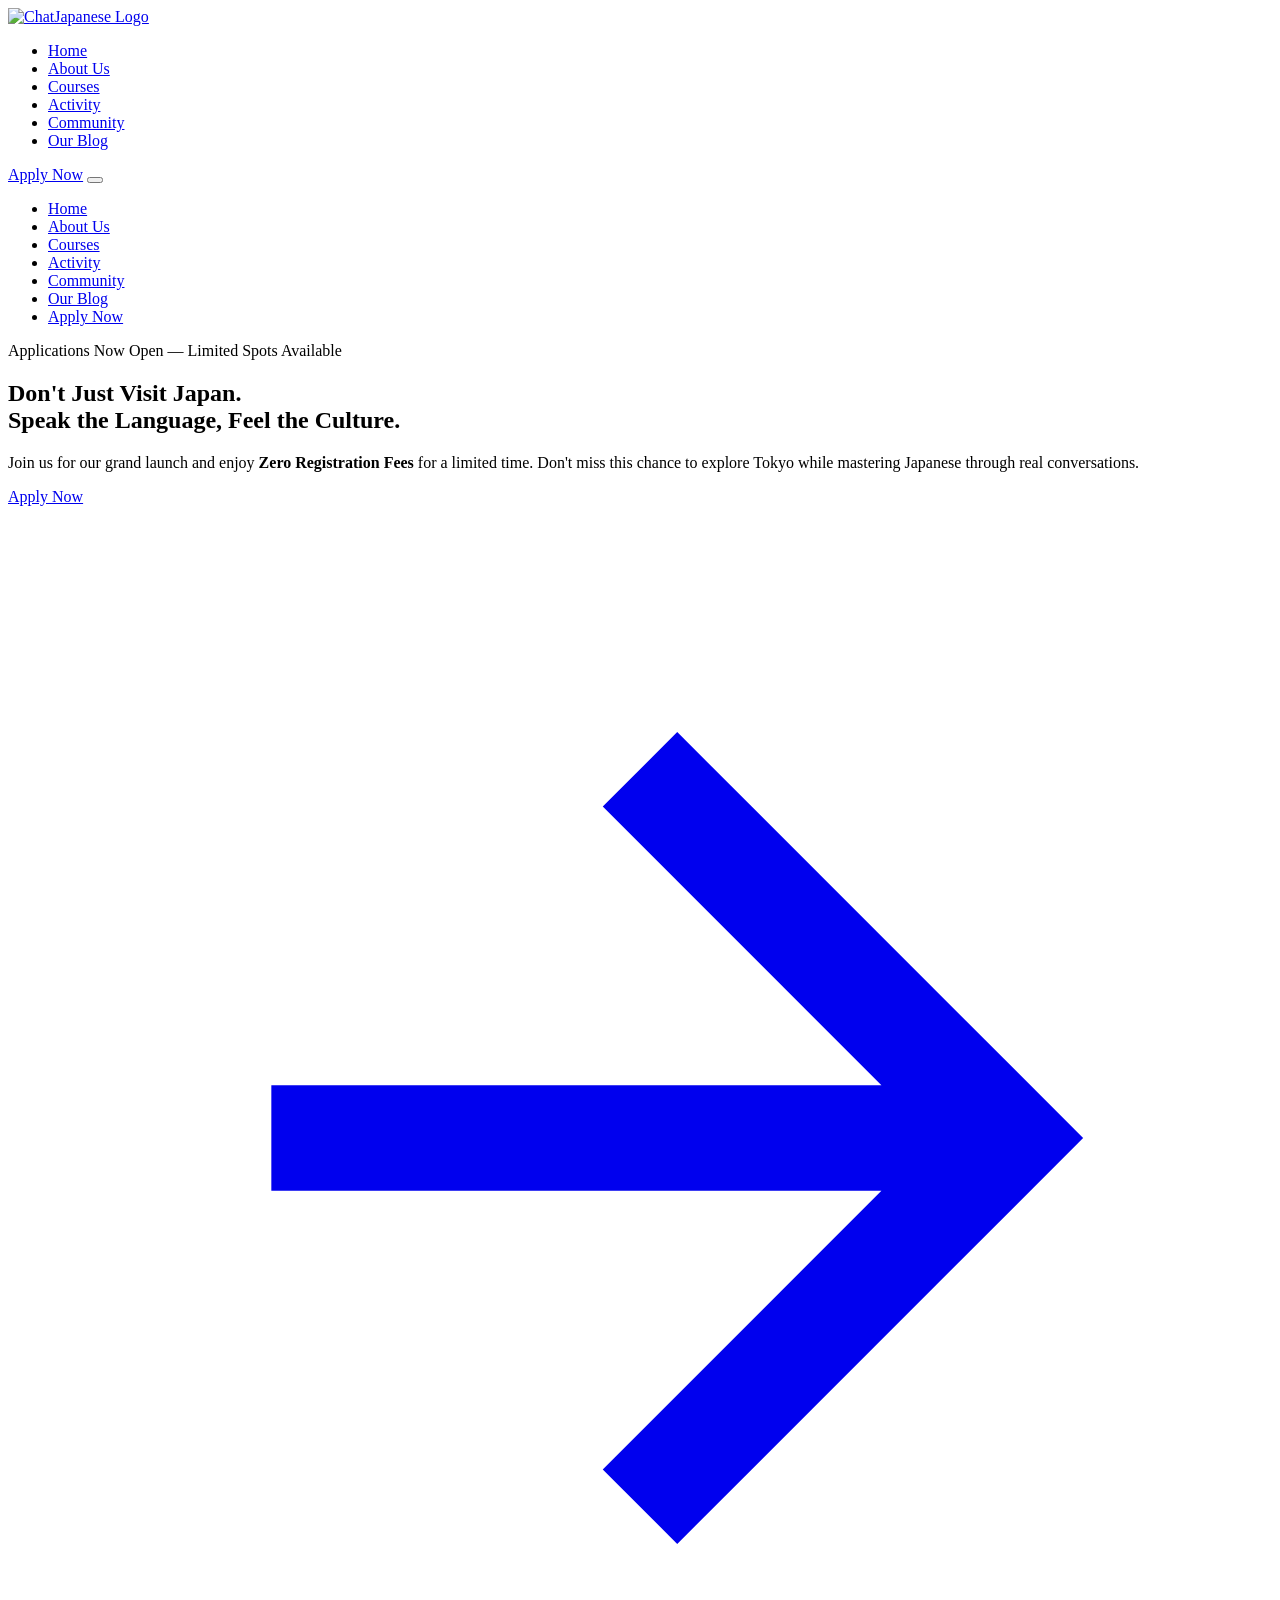
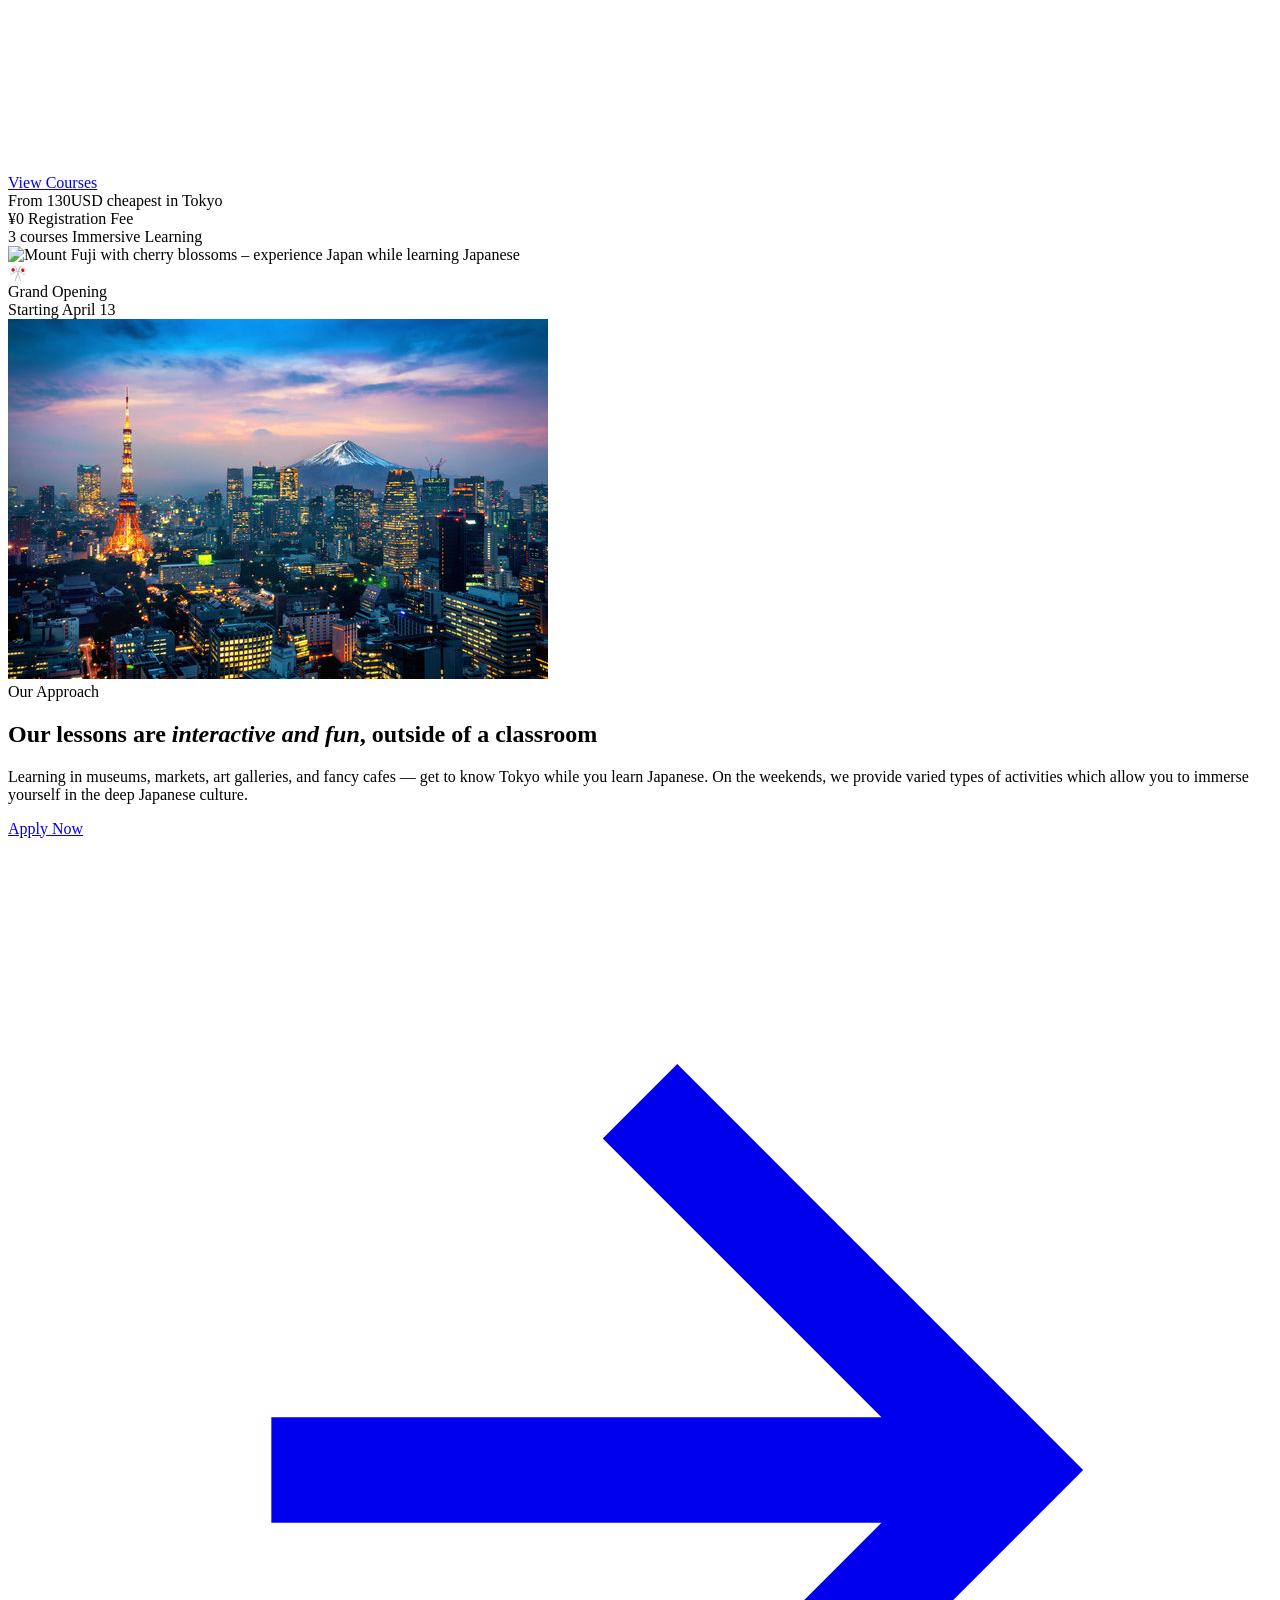
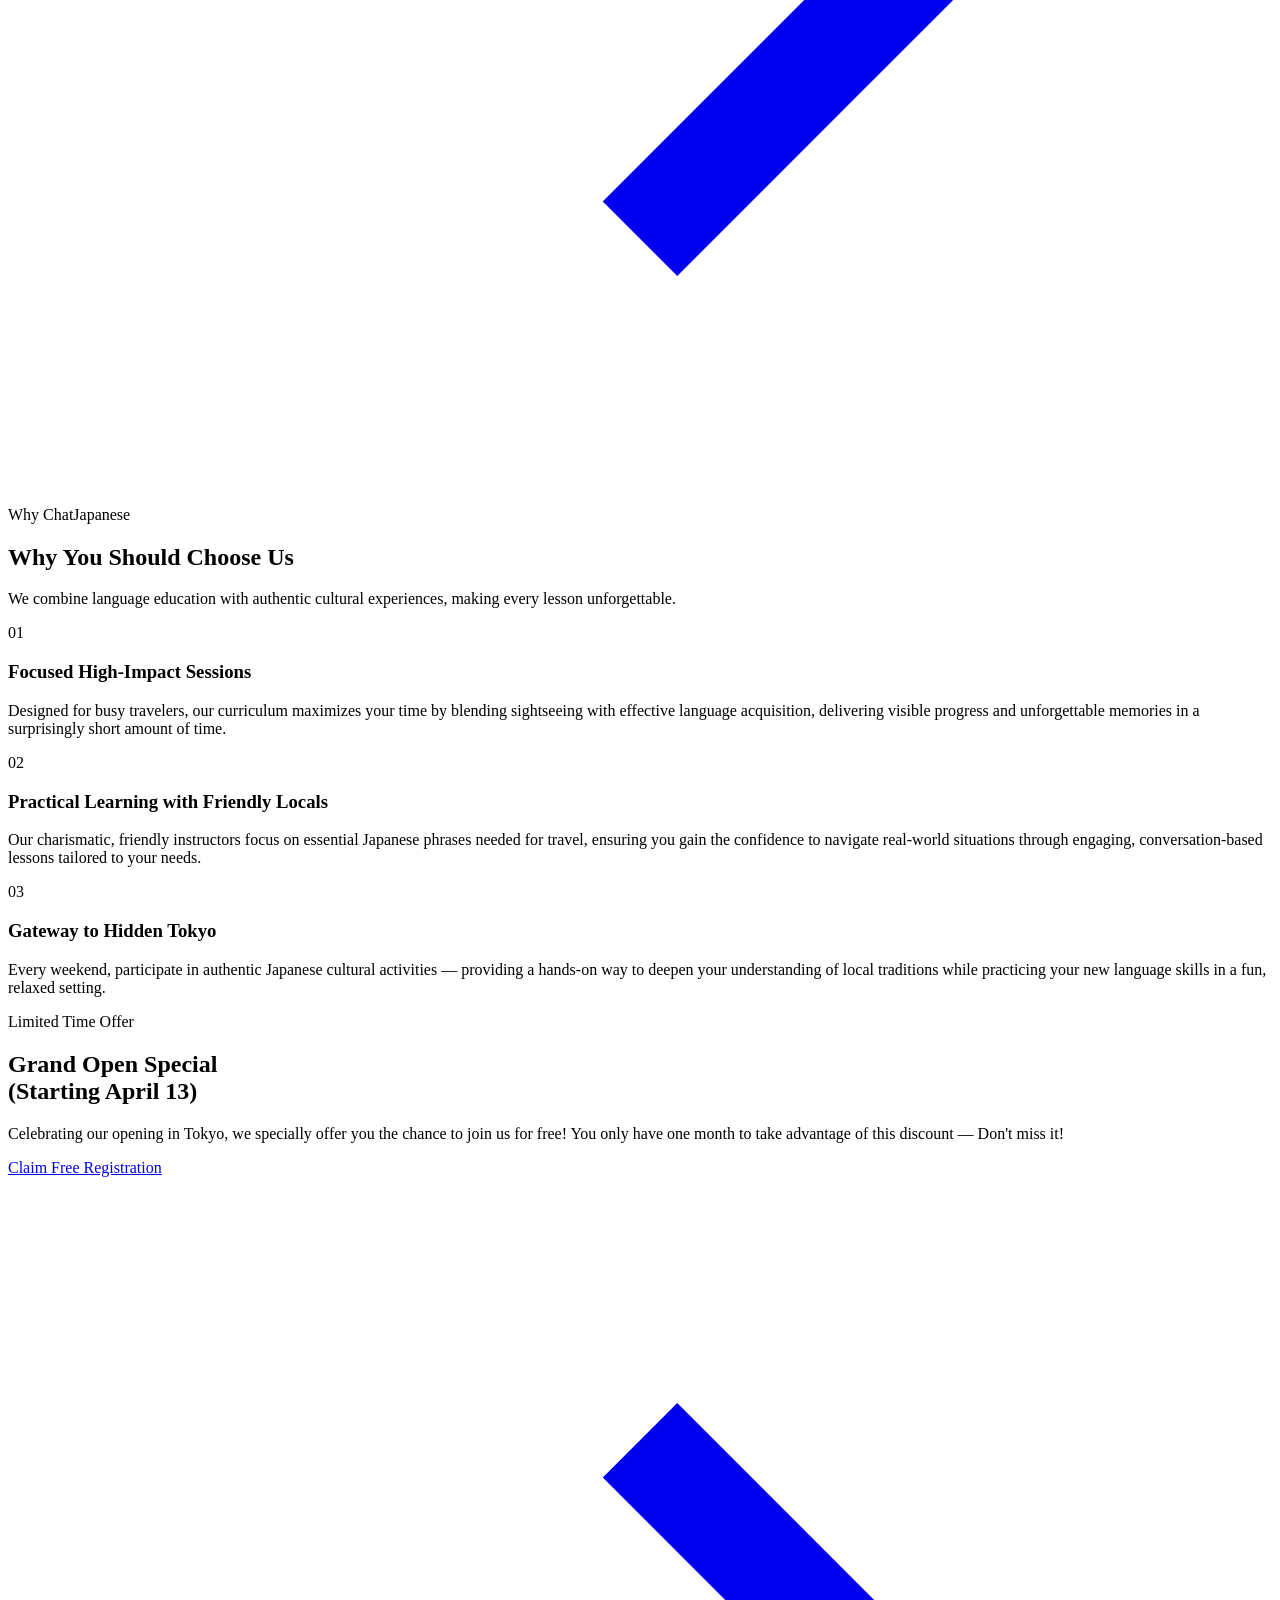
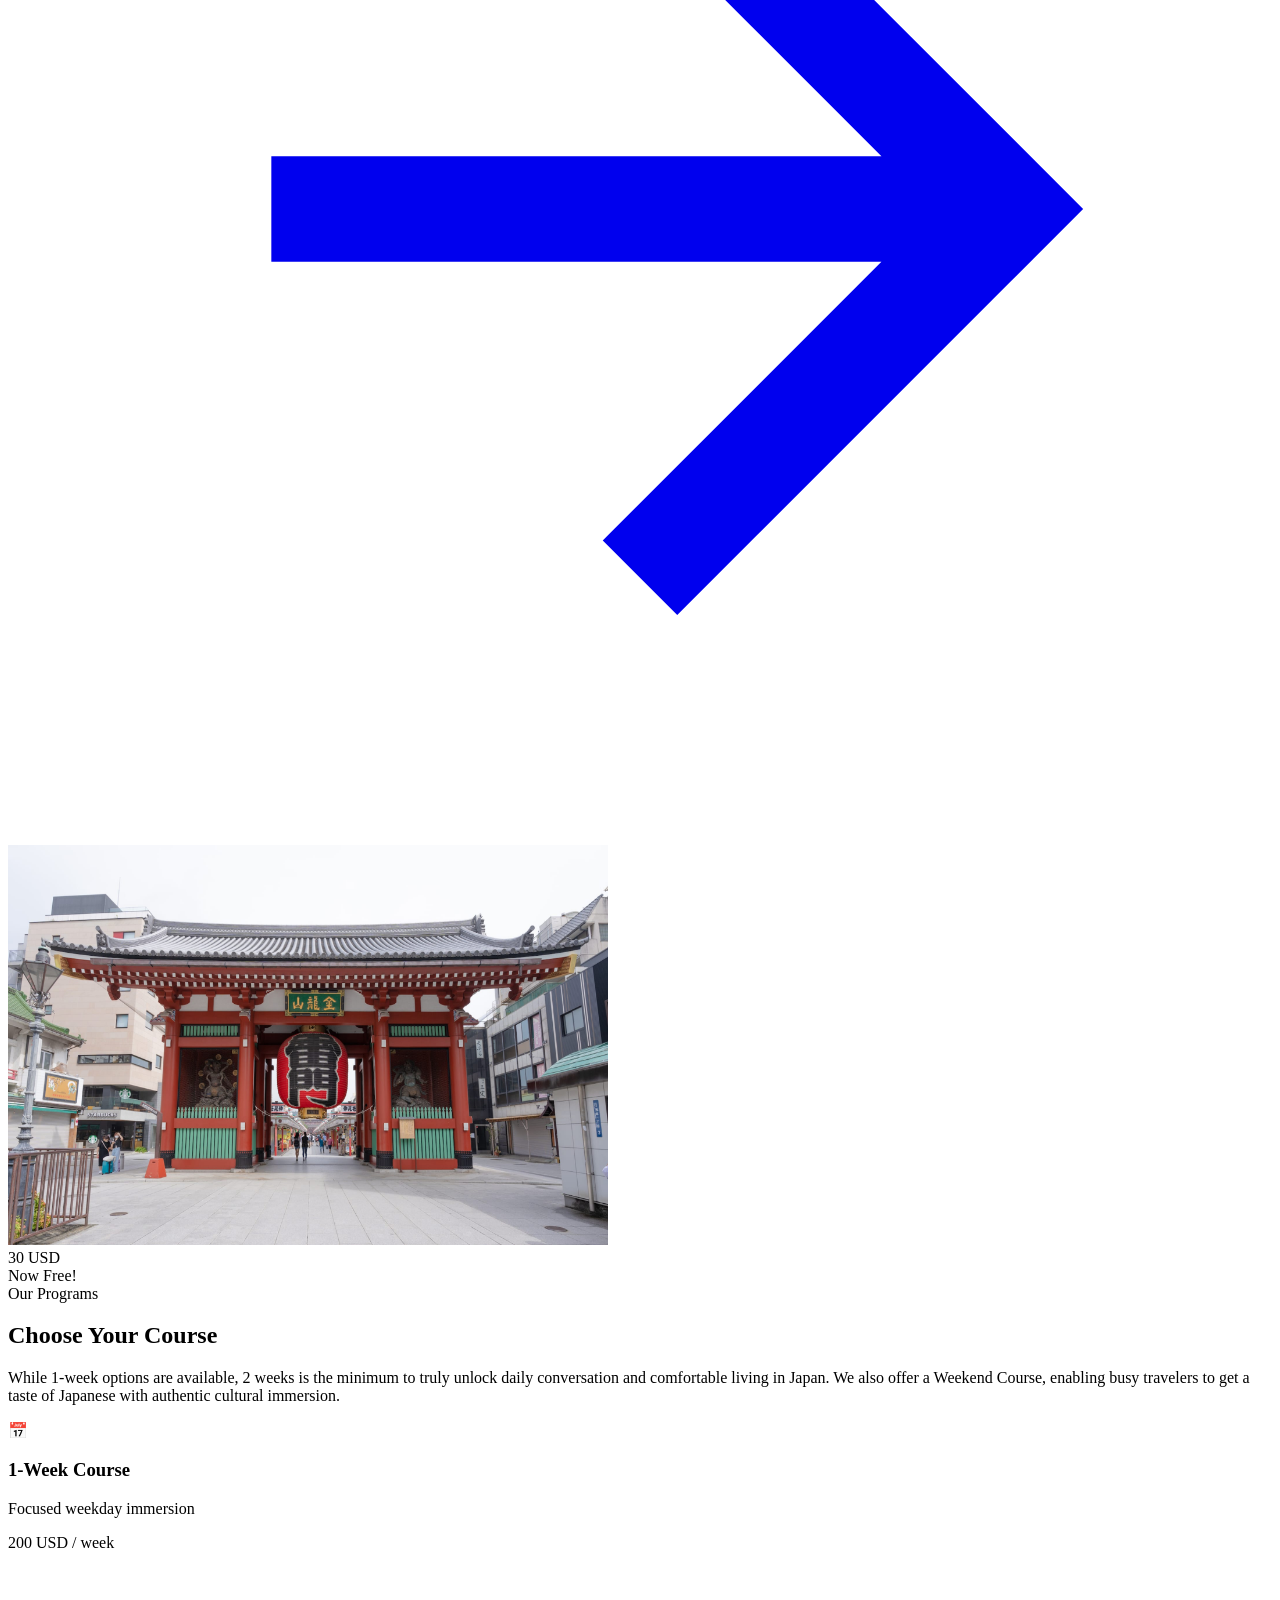
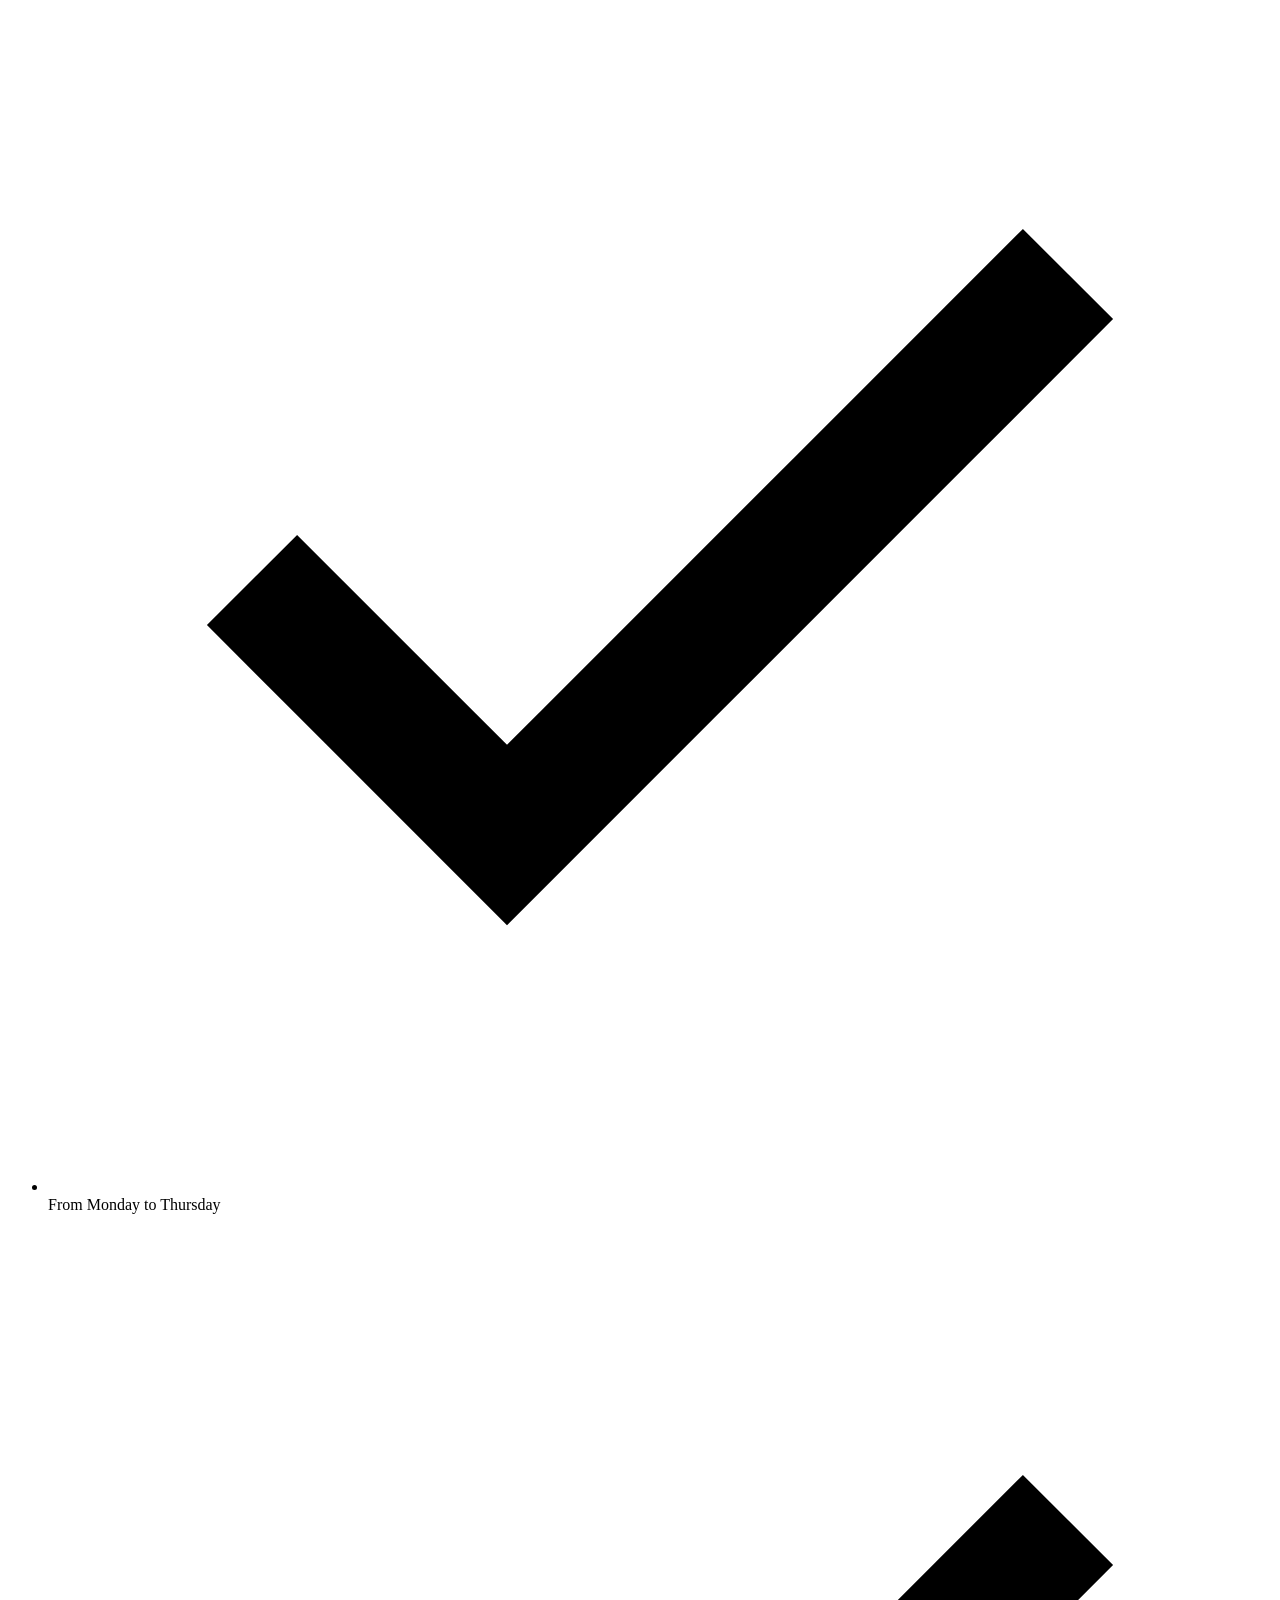
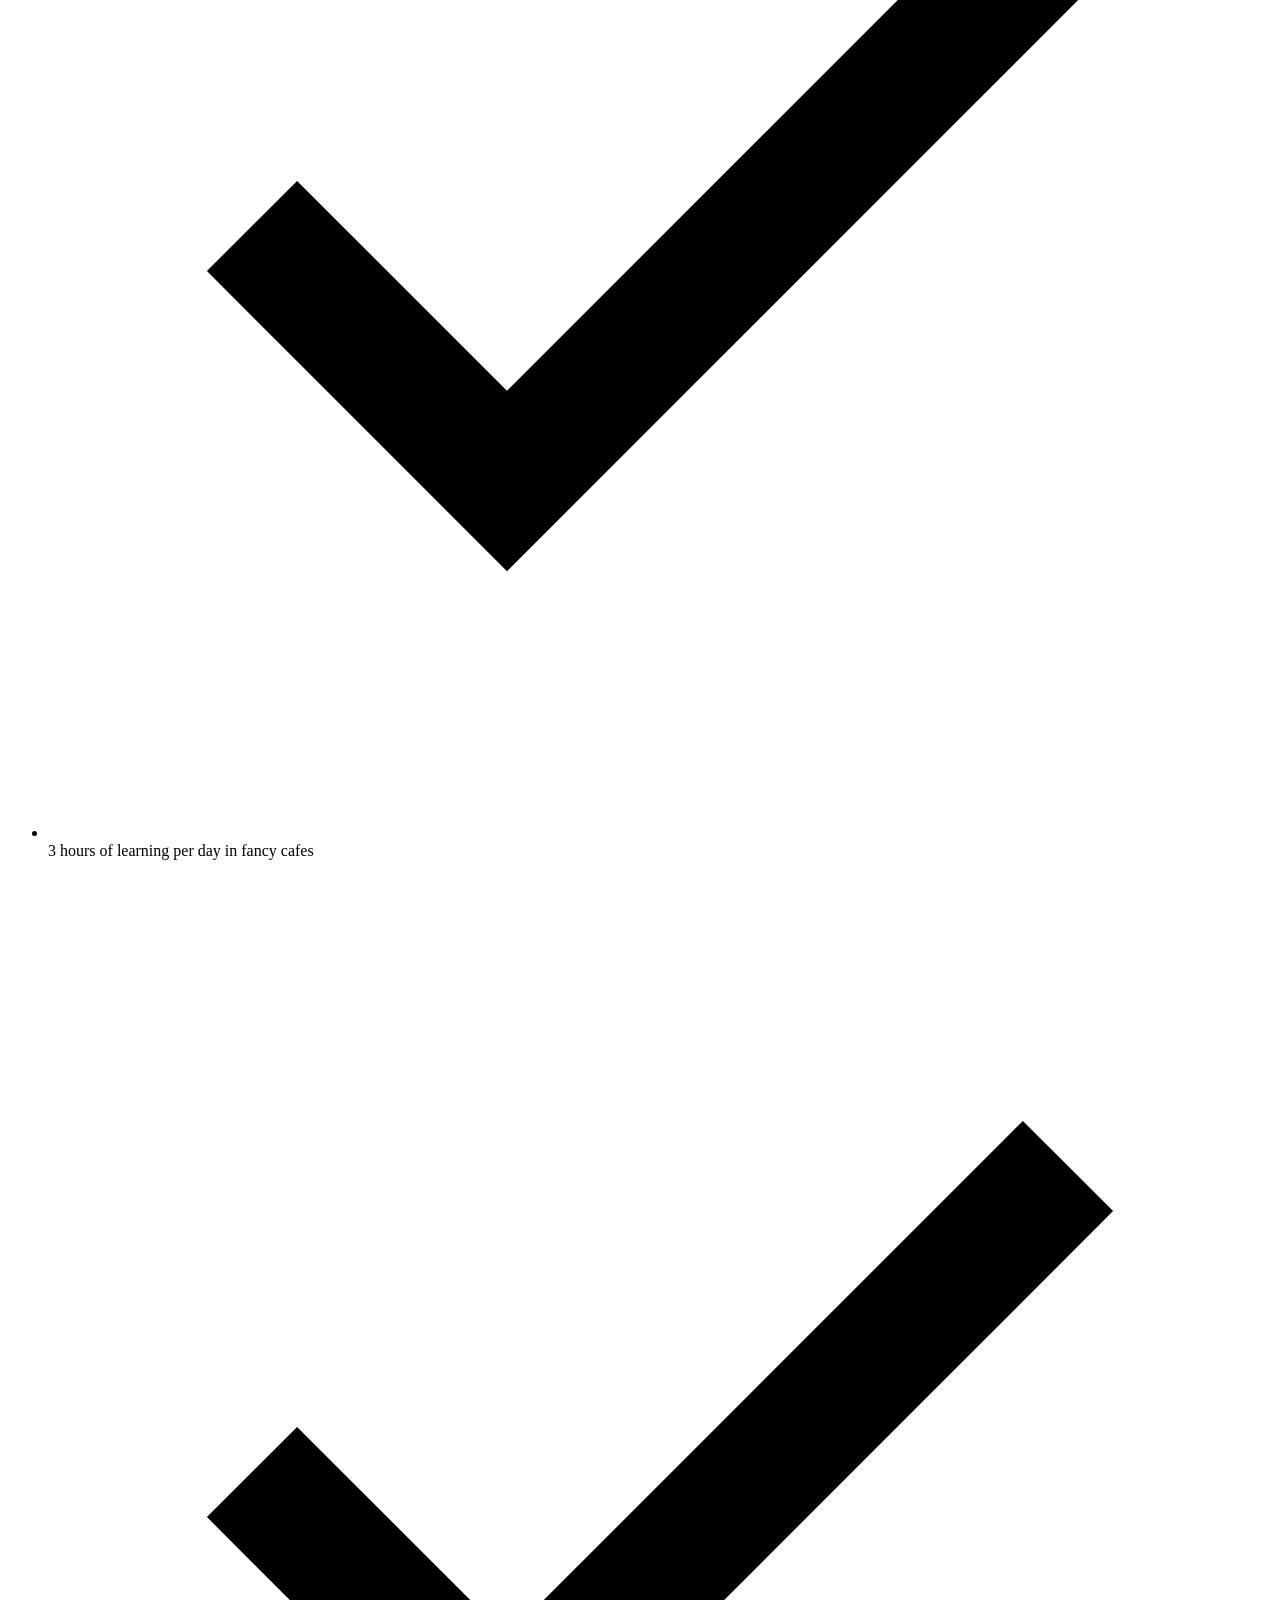
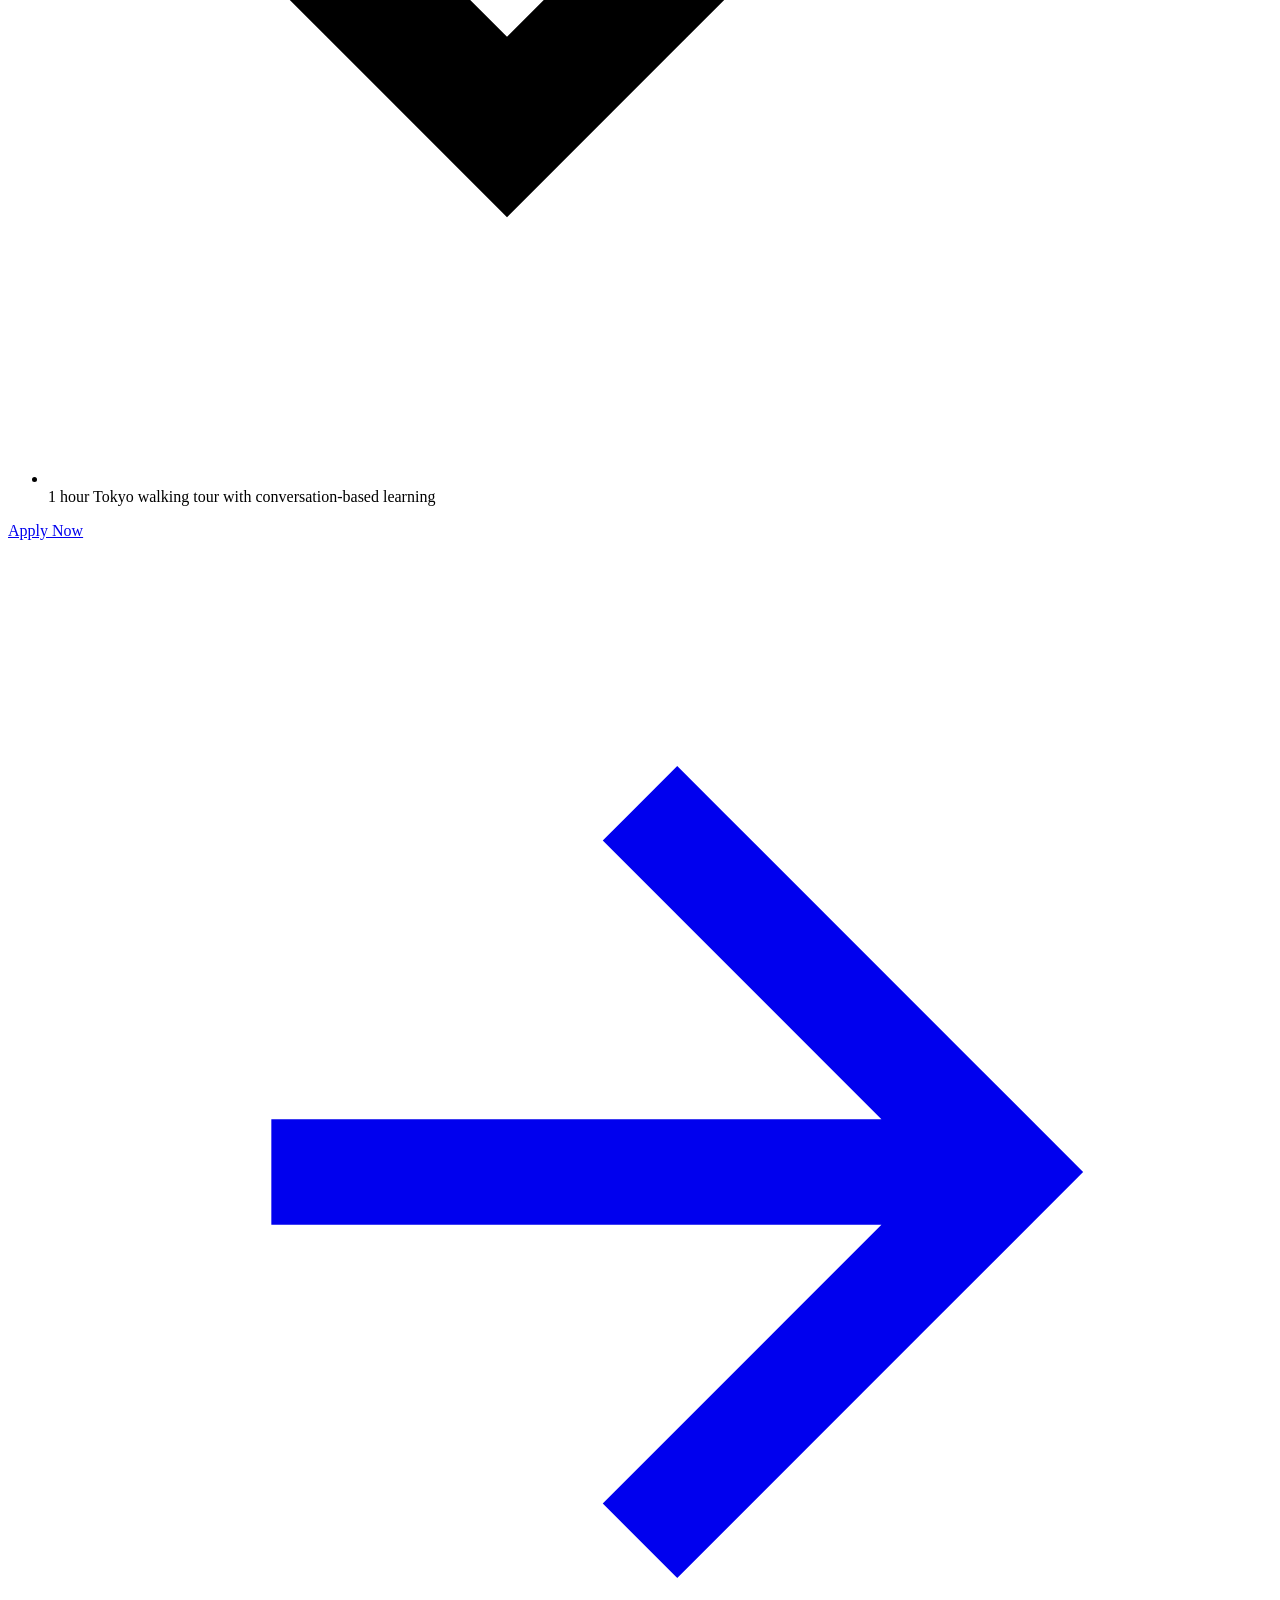
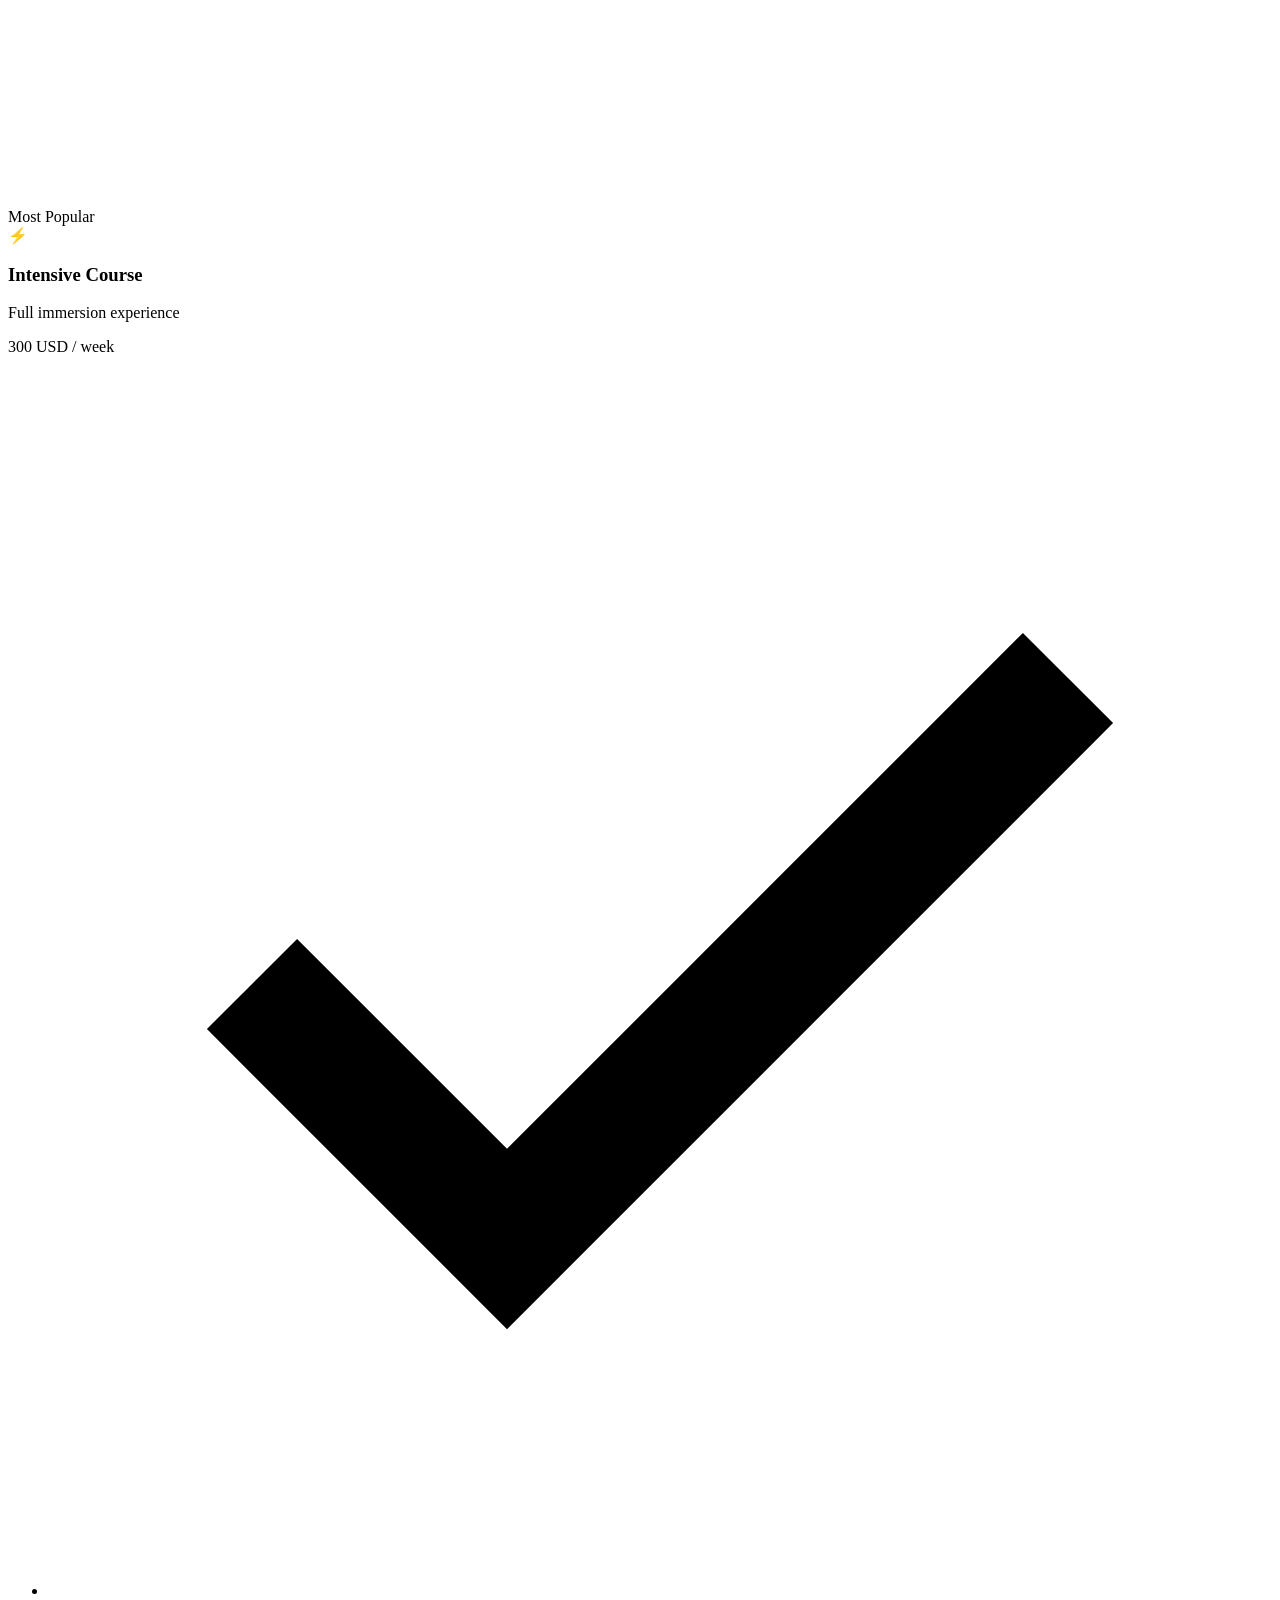
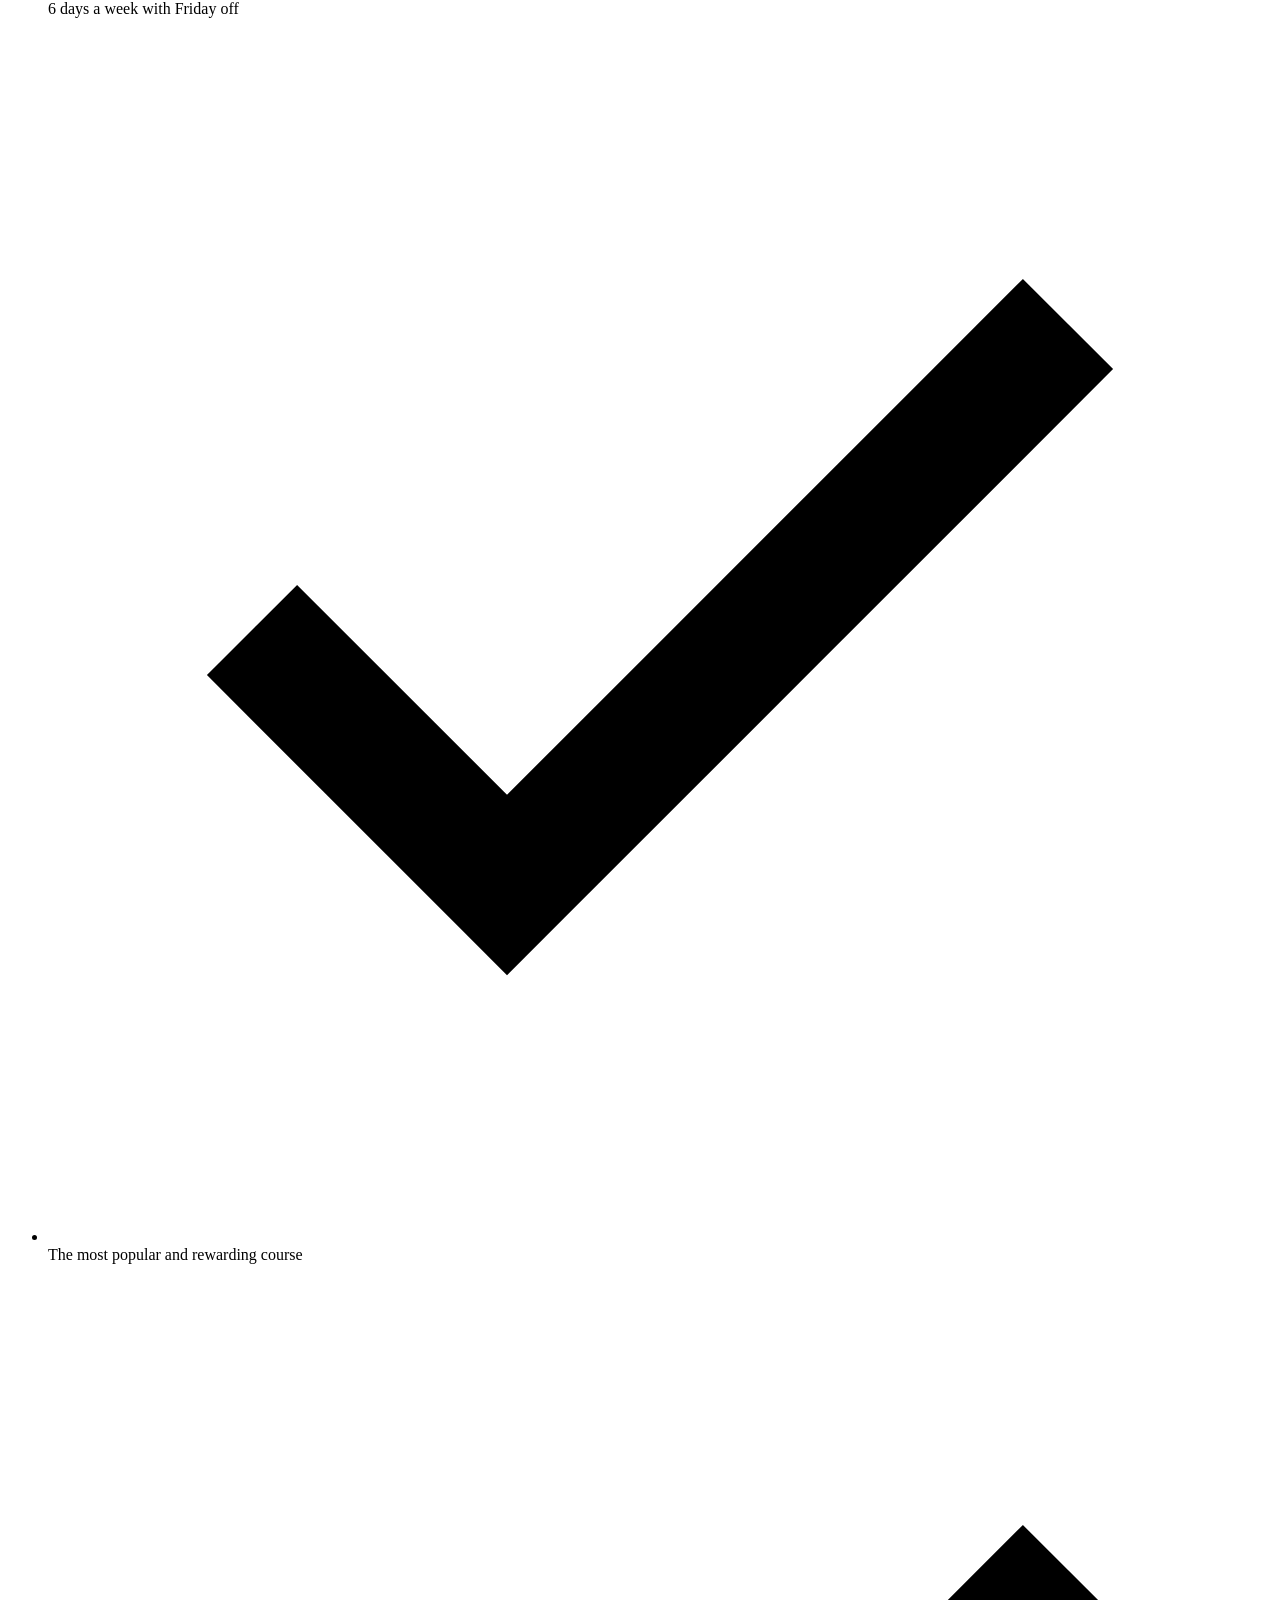
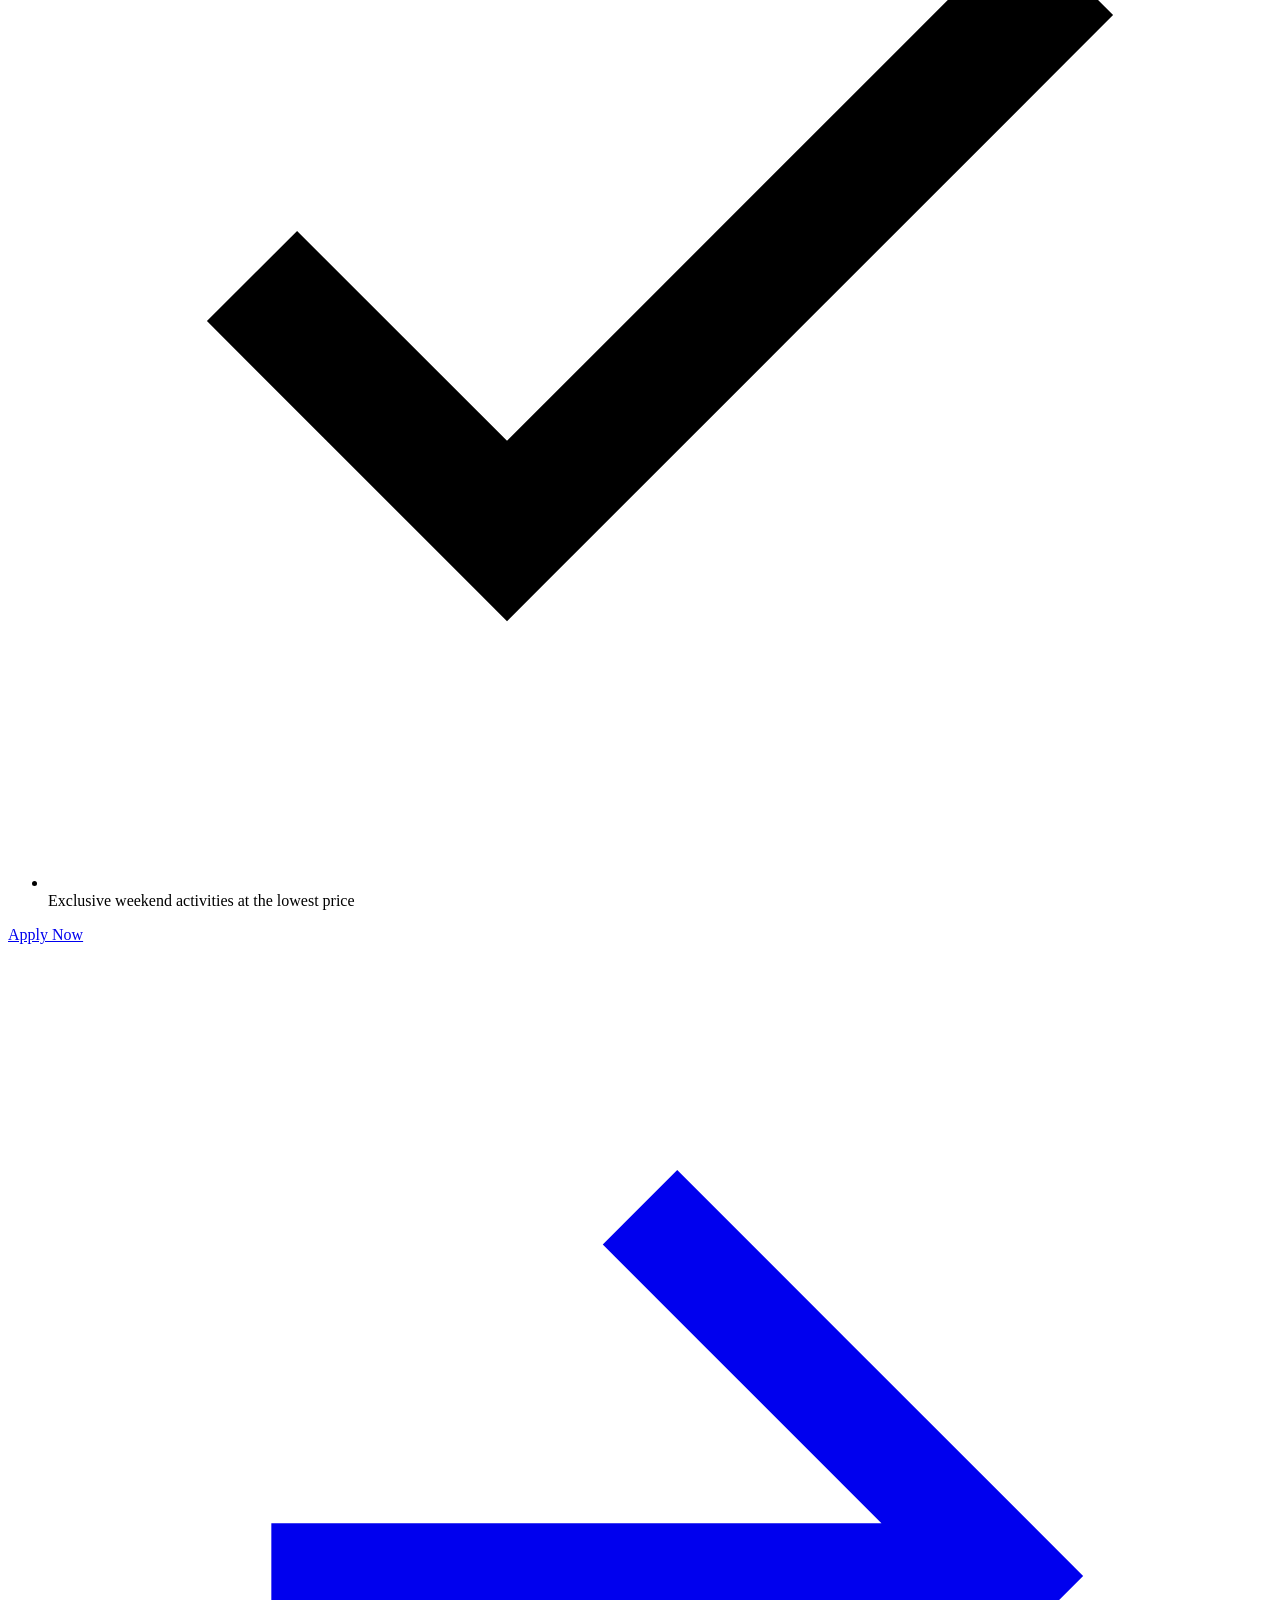
==== index.html @ 14b0b2f7 "Update index.html" ====
<!DOCTYPE html>
<html lang="en">
<head>
  <meta charset="UTF-8" />
  <meta name="viewport" content="width=device-width, initial-scale=1.0" />

  <!-- SEO Meta Tags -->
  <title>ChatJapanese | Learn Japanese in Tokyo – Immersive Language Courses</title>
  
  <meta name="description" content="ChatJapanese offers immersive Japanese language courses in Tokyo. Learn in cafes, museums, and cultural venues. 1-week, intensive, and weekend courses available. Grand Opening: Zero Registration Fees!" />
  <meta name="keywords" content="learn Japanese in Tokyo, Japanese language course, immersive Japanese lessons, Tokyo language school, Japanese for travelers, ChatJapanese" />
  <meta name="author" content="ChatJapanese" />
  <meta name="robots" content="index, follow" />
  <link rel="icon" href="favicon.jpg" type="image/jpeg">

  <!-- Open Graph / Social Media -->
  <meta property="og:type" content="website" />
  <meta property="og:url" content="https://chatjapanese.com/" />
  <meta property="og:title" content="ChatJapanese | Learn Japanese in Tokyo – Immersive Language Courses" />
  <meta property="og:description" content="Experience Japanese language learning like never before — in Tokyo's cafes, museums, and cultural venues. Grand Opening: Zero Registration Fees!" />
  <meta property="og:image" content="https://chatjapanese.com/images/fuji_sakura.jpg" />
  <meta property="og:locale" content="en_US" />
  <meta property="og:site_name" content="ChatJapanese" />

  <!-- Twitter Card -->
  <meta name="twitter:card" content="summary_large_image" />
  <meta name="twitter:title" content="ChatJapanese | Learn Japanese in Tokyo" />
  <meta name="twitter:description" content="Immersive Japanese language courses in Tokyo. Learn in cafes, museums, and cultural venues." />
  <meta name="twitter:image" content="https://chatjapanese.com/images/fuji_sakura.jpg" />

  <!-- Structured Data (JSON-LD) -->
  <script type="application/ld+json">
  {
    "@context": "https://schema.org",
    "@type": "EducationalOrganization",
    "name": "ChatJapanese",
    "description": "Immersive Japanese language courses in Tokyo for travelers and language learners.",
    "url": "https://chatjapanese.com",
    "address": {
      "@type": "PostalAddress",
      "addressLocality": "Tokyo",
      "addressCountry": "JP"
    },
    "offers": [
      {
        "@type": "Offer",
        "name": "1-Week Course",
        "price": "200",
        "priceCurrency": "USD"
      },
      {
        "@type": "Offer",
        "name": "Intensive Course",
        "price": "300",
        "priceCurrency": "USD"
      },
      {
        "@type": "Offer",
        "name": "Weekend Course",
        "price": "130",
        "priceCurrency": "USD"
      }
    ]
  }
  </script>

  <!-- Fonts -->
  <link rel="preconnect" href="https://fonts.googleapis.com" />
  <link rel="preconnect" href="https://fonts.gstatic.com" crossorigin />
  <link href="https://fonts.googleapis.com/css2?family=Inter:wght@300;400;500;600;700;800&family=Playfair+Display:wght@700;800&display=swap" rel="stylesheet" />

<!-- Favicon -->
  <link rel="icon" type="image/png" sizes="32x32" href="favicon-32x32.png" />
  <link rel="icon" type="image/png" sizes="16x16" href="favicon-16x16.png" />
  <link rel="shortcut icon" href="favicon-16x16.png" />


  <link rel="stylesheet" href="style.css" />
</head>
  <!-- Google tag (gtag.js) -->
<script async src="https://www.googletagmanager.com/gtag/js?id=G-064V539R5W"></script>
<script>
  window.dataLayer = window.dataLayer || [];
  function gtag(){dataLayer.push(arguments);}
  gtag('js', new Date());

  gtag('config', 'G-064V539R5W');
</script>
<body>

  <!-- ===== NAVIGATION ===== -->
  <header class="navbar" id="navbar">
    <div class="container nav-inner">
      <a href="#home" class="logo" aria-label="ChatJapanese Home">
        <img src="logo.png" alt="ChatJapanese Logo" class="logo-img" height="40" />
      </a>
      <nav aria-label="Main navigation">
        <ul class="nav-links" id="navLinks">
          <li><a href="#home" class="nav-link active">Home</a></li>
          <li><a href="#about" class="nav-link">About Us</a></li>
          <li><a href="#courses" class="nav-link">Courses</a></li>
          <li><a href="#activity" class="nav-link">Activity</a></li>
          <li><a href="https://chat-japanese.com/community/index.html" class="nav-link">Community</a></li>
          <li><a href="https://chat-communityjapan.com" class="nav-link">Our Blog</a></li>
        </ul>
      </nav>
      <a href="https://docs.google.com/forms/d/e/1FAIpQLSfkHWtR_-m0zMf8J9Bl-w-AbaISAtG7qYep2QEXBAYAstfRnA/viewform?usp=header" class="btn btn-primary nav-cta" target="_blank">Apply Now</a>
      <button class="hamburger" id="hamburger" aria-label="Toggle menu" aria-expanded="false">
        <span></span><span></span><span></span>
      </button>
    </div>
  </header>

  <!-- Mobile Menu -->
  <div class="mobile-menu" id="mobileMenu" aria-hidden="true">
    <ul>
      <li><a href="#home" class="mobile-link">Home</a></li>
      <li><a href="#about" class="mobile-link">About Us</a></li>
      <li><a href="#courses" class="mobile-link">Courses</a></li>
      <li><a href="#activity" class="mobile-link">Activity</a></li>
      <li><a href="https://chat-japanese.com/community/" class="mobile-link">Community</a></li>
      <li><a href="https://communityjapan.com" class="mobile-link">Our Blog</a></li>
      <li><a href="https://docs.google.com/forms/d/e/1FAIpQLSfkHWtR_-m0zMf8J9Bl-w-AbaISAtG7qYep2QEXBAYAstfRnA/viewform?usp=header" class="mobile-link mobile-cta" target="_blank">Apply Now</a></li>
    </ul>
  </div>

  <main>

    <!-- ===== HERO SECTION ===== -->
    <section class="hero" id="home" aria-labelledby="hero-heading">
      <div class="container hero-inner">
        <div class="hero-content">
          <div class="hero-badge">
            <span class="badge-dot"></span>
            Applications Now Open — Limited Spots Available
          </div>
          <h1 id="hero-heading" class="hero-title">
            Don't Just Visit Japan.<br />
            <span class="highlight">Speak the Language, Feel the Culture.</span>
          </h1>
          <p class="hero-subtitle">
            Join us for our grand launch and enjoy <strong>Zero Registration Fees</strong> for a limited time. 
            Don't miss this chance to explore Tokyo while mastering Japanese through real conversations.
          <div class="hero-actions">
            <a href="https://docs.google.com/forms/d/e/1FAIpQLSfkHWtR_-m0zMf8J9Bl-w-AbaISAtG7qYep2QEXBAYAstfRnA/viewform?usp=header" class="btn btn-primary btn-lg" target="_blank">
              Apply Now
              <svg class="btn-icon" viewBox="0 0 24 24" fill="none" stroke="currentColor" stroke-width="2"><path d="M5 12h14M12 5l7 7-7 7"/></svg>
            </a>
            <a href="#courses" class="btn btn-outline btn-lg">View Courses</a>
          </div>
          <div class="hero-stats">
            <div class="stat">
              <span class="stat-number">From 130USD</span>
              <span class="stat-label">cheapest in Tokyo</span>
            </div>
            <div class="stat-divider"></div>
            <div class="stat">
              <span class="stat-number">¥0</span>
              <span class="stat-label">Registration Fee</span>
            </div>
            <div class="stat-divider"></div>
            <div class="stat">
              <span class="stat-number">3 courses</span>
              <span class="stat-label">Immersive Learning</span>
            </div>
          </div>
        </div>
        <div class="hero-image-wrap">
          <div class="hero-image-frame">
            <img
              src="fuji_sakura.jpg"
              alt="Mount Fuji with cherry blossoms – experience Japan while learning Japanese"
              class="hero-img"
              width="600"
              height="600"
              loading="eager"
            />
          </div>
          <div class="hero-float-card">
            <div class="float-icon">🎌</div>
            <div>
              <div class="float-title">Grand Opening</div>
              <div class="float-sub">Starting April 13</div>
            </div>
          </div>
        </div>
      </div>
    </section>

    <!-- ===== FEATURE SECTION ===== -->
    <section class="feature-section" id="about" aria-labelledby="feature-heading">
      <div class="feature-bg">
        <img src="tokyo_night.jpg" alt="Tokyo skyline at night" class="feature-bg-img" loading="lazy" />
        <div class="feature-overlay"></div>
      </div>
      <div class="container feature-inner">
        <div class="feature-content">
          <div class="section-tag tag-white">Our Approach</div>
          <h2 id="feature-heading" class="feature-title">
            Our lessons are <em>interactive and fun</em>, outside of a classroom
          </h2>
          <p class="feature-desc">
            Learning in museums, markets, art galleries, and fancy cafes — get to know Tokyo while you learn Japanese. 
            On the weekends, we provide varied types of activities which allow you to immerse yourself in the deep Japanese culture.
          </p>
          <a href="https://docs.google.com/forms/d/e/1FAIpQLSfkHWtR_-m0zMf8J9Bl-w-AbaISAtG7qYep2QEXBAYAstfRnA/viewform?usp=header" class="btn btn-white btn-lg" target="_blank">
            Apply Now
            <svg class="btn-icon" viewBox="0 0 24 24" fill="none" stroke="currentColor" stroke-width="2"><path d="M5 12h14M12 5l7 7-7 7"/></svg>
          </a>
        </div>
      </div>
    </section>

    <!-- ===== WHY CHOOSE US ===== -->
    <section class="why-section" id="why" aria-labelledby="why-heading">
      <div class="container">
        <div class="section-header">
          <div class="section-tag">Why ChatJapanese</div>
          <h2 id="why-heading" class="section-title">Why You Should Choose Us</h2>
          <p class="section-subtitle">
            We combine language education with authentic cultural experiences, making every lesson unforgettable.
          </p>
        </div>
        <div class="why-grid">
          <article class="why-card" aria-labelledby="why-1">
            <div class="why-number">01</div>
            <div class="why-body">
              <h3 id="why-1" class="why-card-title">Focused High-Impact Sessions</h3>
              <p class="why-card-desc">
                Designed for busy travelers, our curriculum maximizes your time by blending sightseeing with effective language acquisition, delivering visible progress and unforgettable memories in a surprisingly short amount of time.
              </p>
            </div>
          </article>
          <article class="why-card" aria-labelledby="why-2">
            <div class="why-number">02</div>
            <div class="why-body">
              <h3 id="why-2" class="why-card-title">Practical Learning with Friendly Locals</h3>
              <p class="why-card-desc">
                Our charismatic, friendly instructors focus on essential Japanese phrases needed for travel, ensuring you gain the confidence to navigate real-world situations through engaging, conversation-based lessons tailored to your needs.
              </p>
            </div>
          </article>
          <article class="why-card" aria-labelledby="why-3">
            <div class="why-number">03</div>
            <div class="why-body">
              <h3 id="why-3" class="why-card-title">Gateway to Hidden Tokyo</h3>
              <p class="why-card-desc">
                Every weekend, participate in authentic Japanese cultural activities — providing a hands-on way to deepen your understanding of local traditions while practicing your new language skills in a fun, relaxed setting.
              </p>
            </div>
          </article>
        </div>
      </div>
    </section>

    <!-- ===== GRAND OPENING BANNER ===== -->
    <section class="promo-section" aria-labelledby="promo-heading">
      <div class="container promo-inner">
        <div class="promo-content">
          <div class="section-tag">Limited Time Offer</div>
          <h2 id="promo-heading" class="promo-title">
            Grand Open Special<br />
            <span class="promo-date">(Starting April 13)</span>
          </h2>
          <p class="promo-desc">
            Celebrating our opening in Tokyo, we specially offer you the chance to join us for free! 
            You only have one month to take advantage of this discount — Don't miss it!
          </p>
          <a href="https://docs.google.com/forms/d/e/1FAIpQLSfkHWtR_-m0zMf8J9Bl-w-AbaISAtG7qYep2QEXBAYAstfRnA/viewform?usp=header" class="btn btn-primary btn-lg" target="_blank">
            Claim Free Registration
            <svg class="btn-icon" viewBox="0 0 24 24" fill="none" stroke="currentColor" stroke-width="2"><path d="M5 12h14M12 5l7 7-7 7"/></svg>
          </a>
        </div>
        <div class="promo-image-wrap">
          <img
            src="senso_ji.jpg"
            alt="Senso-ji Temple in Asakusa, Tokyo"
            class="promo-img"
            loading="lazy"
            width="600"
            height="400"
          />
          <div class="promo-badge">
            <div class="promo-old-price">30 USD</div>
            <div class="promo-slash"></div>
            <div class="promo-new-price">Now Free!</div>
          </div>
        </div>
      </div>
    </section>

    <!-- ===== COURSES SECTION ===== -->
    <section class="courses-section" id="courses" aria-labelledby="courses-heading">
      <div class="container">
        <div class="section-header">
          <div class="section-tag">Our Programs</div>
          <h2 id="courses-heading" class="section-title">Choose Your Course</h2>
          <p class="section-subtitle">
            While 1-week options are available, 2 weeks is the minimum to truly unlock daily conversation and comfortable living in Japan. 
            We also offer a Weekend Course, enabling busy travelers to get a taste of Japanese with authentic cultural immersion.
          </p>
        </div>
        <div class="courses-grid">

          <!-- Course 1 -->
          <article class="course-card" aria-labelledby="course-1-title">
            <div class="course-header course-header-default">
              <div class="course-icon">📅</div>
              <h3 id="course-1-title" class="course-name">1-Week Course</h3>
              <p class="course-tagline">Focused weekday immersion</p>
            </div>
            <div class="course-body">
              <div class="course-price">
                <span class="price-amount">200</span>
                <span class="price-currency">USD</span>
                <span class="price-period">/ week</span>
              </div>
              <ul class="course-features" aria-label="Course features">
                <li>
                  <svg class="check-icon" viewBox="0 0 24 24" fill="none" stroke="currentColor" stroke-width="2.5"><path d="M20 6L9 17l-5-5"/></svg>
                  From Monday to Thursday
                </li>
                <li>
                  <svg class="check-icon" viewBox="0 0 24 24" fill="none" stroke="currentColor" stroke-width="2.5"><path d="M20 6L9 17l-5-5"/></svg>
                  3 hours of learning per day in fancy cafes
                </li>
                <li>
                  <svg class="check-icon" viewBox="0 0 24 24" fill="none" stroke="currentColor" stroke-width="2.5"><path d="M20 6L9 17l-5-5"/></svg>
                  1 hour Tokyo walking tour with conversation-based learning
                </li>
              </ul>
              <a href="https://docs.google.com/forms/d/e/1FAIpQLSfkHWtR_-m0zMf8J9Bl-w-AbaISAtG7qYep2QEXBAYAstfRnA/viewform?usp=header" class="btn btn-outline-primary btn-full" target="_blank">
                Apply Now
                <svg class="btn-icon" viewBox="0 0 24 24" fill="none" stroke="currentColor" stroke-width="2"><path d="M5 12h14M12 5l7 7-7 7"/></svg>
              </a>
            </div>
          </article>

          <!-- Course 2 (Featured) -->
          <article class="course-card" aria-labelledby="course-2-title">
            <div class="course-badge-popular">Most Popular</div>
            <div class="course-header course-header-default">
              <div class="course-icon">⚡</div>
              <h3 id="course-2-title" class="course-name">Intensive Course</h3>
              <p class="course-tagline">Full immersion experience</p>
            </div>
            <div class="course-body">
              <div class="course-price">
                <span class="price-amount">300</span>
                <span class="price-currency">USD</span>
                <span class="price-period">/ week</span>
              </div>
              <ul class="course-features" aria-label="Course features">
                <li>
                  <svg class="check-icon" viewBox="0 0 24 24" fill="none" stroke="currentColor" stroke-width="2.5"><path d="M20 6L9 17l-5-5"/></svg>
                  6 days a week with Friday off
                </li>
                <li>
                  <svg class="check-icon" viewBox="0 0 24 24" fill="none" stroke="currentColor" stroke-width="2.5"><path d="M20 6L9 17l-5-5"/></svg>
                  The most popular and rewarding course
                </li>
                <li>
                  <svg class="check-icon" viewBox="0 0 24 24" fill="none" stroke="currentColor" stroke-width="2.5"><path d="M20 6L9 17l-5-5"/></svg>
                  Exclusive weekend activities at the lowest price
                </li>
              </ul>
              <a href="https://docs.google.com/forms/d/e/1FAIpQLSfkHWtR_-m0zMf8J9Bl-w-AbaISAtG7qYep2QEXBAYAstfRnA/viewform?usp=header" class="btn btn-outline-primary btn-full" target="_blank">
                Apply Now
                <svg class="btn-icon" viewBox="0 0 24 24" fill="none" stroke="currentColor" stroke-width="2"><path d="M5 12h14M12 5l7 7-7 7"/></svg>
              </a>
            </div>
          </article>

          <!-- Course 3 -->
          <article class="course-card" aria-labelledby="course-3-title">
            <div class="course-header course-header-default">
              <div class="course-icon">🗓️</div>
              <h3 id="course-3-title" class="course-name">Weekend Course</h3>
              <p class="course-tagline">For busy travelers</p>
            </div>
            <div class="course-body">
              <div class="course-price">
                <span class="price-amount">130</span>
                <span class="price-currency">USD</span>
                <span class="price-period">/ week</span>
              </div>
              <ul class="course-features" aria-label="Course features">
                <li>
                  <svg class="check-icon" viewBox="0 0 24 24" fill="none" stroke="currentColor" stroke-width="2.5"><path d="M20 6L9 17l-5-5"/></svg>
                  On Saturdays and Sundays
                </li>
                <li>
                  <svg class="check-icon" viewBox="0 0 24 24" fill="none" stroke="currentColor" stroke-width="2.5"><path d="M20 6L9 17l-5-5"/></svg>
                  2 hours of basic Japanese lessons + unique activities
                </li>
                <li>
                  <svg class="check-icon" viewBox="0 0 24 24" fill="none" stroke="currentColor" stroke-width="2.5"><path d="M20 6L9 17l-5-5"/></svg>
                  Activities change every week based on your preferences
                </li>
              </ul>
              <a href="https://docs.google.com/forms/d/e/1FAIpQLSfkHWtR_-m0zMf8J9Bl-w-AbaISAtG7qYep2QEXBAYAstfRnA/viewform?usp=header" class="btn btn-outline-primary btn-full" target="_blank">
                Apply Now
                <svg class="btn-icon" viewBox="0 0 24 24" fill="none" stroke="currentColor" stroke-width="2"><path d="M5 12h14M12 5l7 7-7 7"/></svg>
              </a>
            </div>
          </article>

        </div>
      </div>
    </section>

    <!-- ===== ACTIVITY SECTION ===== -->
    <section class="activity-section" id="activity" aria-labelledby="activity-heading">
      <div class="container">
        <div class="section-header">
          <div class="section-tag">Weekend Activities</div>
          <h2 id="activity-heading" class="section-title">Experience Tokyo Beyond the Classroom</h2>
          <p class="section-subtitle">
            Our weekend activities are designed to deepen your cultural understanding while putting your Japanese skills to the test in real-world settings.
          </p>
        </div>
        <div class="activity-grid">

          <div class="activity-card">
            <img src="calligraphy.jpg" alt="Japanese calligraphy class activity" loading="lazy" class="activity-img" />
            <div class="activity-overlay">
              <span class="activity-tag">Art & Culture</span>
              <h3 class="activity-name">Calligraphy Class</h3>
              <p class="activity-desc">Master the art of Japanese calligraphy (shodo) while learning kanji and cultural traditions.</p>
            </div>
          </div>
          <div class="activity-card">
            <img src="tea_ceremony.jpg" alt="Traditional tea ceremony experience" loading="lazy" class="activity-img" />
            <div class="activity-overlay">
              <span class="activity-tag">Tradition</span>
              <h3 class="activity-name">Tea Ceremony Experience</h3>
              <p class="activity-desc">Participate in a traditional Japanese tea ceremony and learn the art of hospitality.</p>
            </div>
          </div>
          <div class="activity-card">
            <img src="ramen_class.jpg" alt="Ramen making class activity" loading="lazy" class="activity-img" />
            <div class="activity-overlay">
              <span class="activity-tag">Cooking</span>
              <h3 class="activity-name">Ramen Making Class</h3>
              <p class="activity-desc">Learn to make authentic ramen from scratch and discover the secrets of Japanese noodle craftsmanship.</p>
            </div>
          </div>
        </div>
      </div>
    </section>

    <!-- ===== ENROLLMENT PROCESS ===== -->
    <section class="enrollment-section" id="enrollment" aria-labelledby="enrollment-heading">
      <div class="container">
        <div class="section-header">
          <div class="section-tag">Get Started</div>
          <h2 id="enrollment-heading" class="section-title">The Process of Enrollment</h2>
          <p class="section-subtitle">
            Getting started is simple. Follow these four easy steps to begin your Japanese learning journey in Tokyo.
          </p>
        </div>
        <div class="steps-grid">
          <div class="step-card">
            <div class="step-number">01</div>
            <div class="step-icon-wrap">
              <svg viewBox="0 0 48 48" fill="none" class="step-icon"><rect width="48" height="48" rx="12" fill="#FFF0E8"/><path d="M14 32V20a2 2 0 012-2h16a2 2 0 012 2v12M10 32h28" stroke="#E8622A" stroke-width="2" stroke-linecap="round"/><path d="M20 18v-2a2 2 0 014 0v2" stroke="#E8622A" stroke-width="2" stroke-linecap="round"/></svg>
            </div>
            <h3 class="step-title">Send Us the Registration Form</h3>
            <p class="step-desc">Fill out our simple registration form with your details and preferred course.</p>
            <a href="https://docs.google.com/forms/d/e/1FAIpQLSfkHWtR_-m0zMf8J9Bl-w-AbaISAtG7qYep2QEXBAYAstfRnA/viewform?usp=header" class="btn btn-primary" target="_blank">
              Apply Here
              <svg class="btn-icon" viewBox="0 0 24 24" fill="none" stroke="currentColor" stroke-width="2"><path d="M5 12h14M12 5l7 7-7 7"/></svg>
            </a>
          </div>
          <div class="step-connector" aria-hidden="true">
            <svg viewBox="0 0 40 12" fill="none"><path d="M0 6h36M30 1l6 5-6 5" stroke="#E8622A" stroke-width="2" stroke-linecap="round" stroke-linejoin="round"/></svg>
          </div>
          <div class="step-card">
            <div class="step-number">02</div>
            <div class="step-icon-wrap">
              <svg viewBox="0 0 48 48" fill="none" class="step-icon"><rect width="48" height="48" rx="12" fill="#FFF0E8"/><path d="M8 14h32v24H8z" stroke="#E8622A" stroke-width="2" stroke-linecap="round" stroke-linejoin="round"/><path d="M8 14l16 14L40 14" stroke="#E8622A" stroke-width="2" stroke-linecap="round" stroke-linejoin="round"/></svg>
            </div>
            <h3 class="step-title">We Send You the Welcome Mail</h3>
            <p class="step-desc">Receive your personalized welcome email with all course details and preparation tips.</p>
          </div>
          <div class="step-connector" aria-hidden="true">
            <svg viewBox="0 0 40 12" fill="none"><path d="M0 6h36M30 1l6 5-6 5" stroke="#E8622A" stroke-width="2" stroke-linecap="round" stroke-linejoin="round"/></svg>
          </div>
          <div class="step-card">
            <div class="step-number">03</div>
            <div class="step-icon-wrap">
              <svg viewBox="0 0 48 48" fill="none" class="step-icon"><rect width="48" height="48" rx="12" fill="#FFF0E8"/><rect x="8" y="14" width="32" height="20" rx="4" stroke="#E8622A" stroke-width="2"/><path d="M16 24h4M28 24h4M22 24h4" stroke="#E8622A" stroke-width="2" stroke-linecap="round"/></svg>
            </div>
            <h3 class="step-title">Payment via Revolut or Wise</h3>
            <p class="step-desc">Secure and convenient international payment options accepted for your course fee.</p>
          </div>
          <div class="step-connector" aria-hidden="true">
            <svg viewBox="0 0 40 12" fill="none"><path d="M0 6h36M30 1l6 5-6 5" stroke="#E8622A" stroke-width="2" stroke-linecap="round" stroke-linejoin="round"/></svg>
          </div>
          <div class="step-card step-card-final">
            <div class="step-number">04</div>
            <div class="step-icon-wrap">
              <svg viewBox="0 0 48 48" fill="none" class="step-icon"><rect width="48" height="48" rx="12" fill="#FFF0E8"/><path d="M24 10v4M24 34v4M10 24h4M34 24h4" stroke="#E8622A" stroke-width="2" stroke-linecap="round"/><circle cx="24" cy="24" r="8" stroke="#E8622A" stroke-width="2"/><path d="M20 24l3 3 5-5" stroke="#E8622A" stroke-width="2" stroke-linecap="round" stroke-linejoin="round"/></svg>
            </div>
            <h3 class="step-title step-title-final">Your Lesson Will Start!</h3>
            <p class="step-desc">Get ready to explore Tokyo and master Japanese in an unforgettable way.</p>
          </div>
        </div>
      </div>
    </section>

    <!-- ===== FAQ SECTION ===== -->
    <section class="faq-section" aria-labelledby="faq-heading">
      <div class="container">
        <div class="section-header">
          <div class="section-tag">FAQ</div>
          <h2 id="faq-heading" class="section-title">Frequently Asked Questions</h2>
        </div>
        <div class="faq-grid">
          <details class="faq-item">
            <summary class="faq-question">
              Do I need any prior Japanese knowledge to join?
              <svg class="faq-arrow" viewBox="0 0 24 24" fill="none" stroke="currentColor" stroke-width="2"><path d="M6 9l6 6 6-6"/></svg>
            </summary>
            <p class="faq-answer">No prior knowledge is required! Our courses are designed for complete beginners as well as those with some basic Japanese. We tailor lessons to your current level.</p>
          </details>
          <details class="faq-item">
            <summary class="faq-question">
              What is the minimum course duration?
              <svg class="faq-arrow" viewBox="0 0 24 24" fill="none" stroke="currentColor" stroke-width="2"><path d="M6 9l6 6 6-6"/></svg>
            </summary>
            <p class="faq-answer">While 1-week courses are available, we recommend a minimum of 2 weeks to truly unlock daily conversation skills and feel comfortable living in Japan.</p>
          </details>
          <details class="faq-item">
            <summary class="faq-question">
              How many students are in each class?
              <svg class="faq-arrow" viewBox="0 0 24 24" fill="none" stroke="currentColor" stroke-width="2"><path d="M6 9l6 6 6-6"/></svg>
            </summary>
            <p class="faq-answer">We maintain a small class size of up to 8 students maximum to ensure personalized attention and maximum speaking practice for every participant.</p>
          </details>
          <details class="faq-item">
            <summary class="faq-question">
              Where do the lessons take place?
              <svg class="faq-arrow" viewBox="0 0 24 24" fill="none" stroke="currentColor" stroke-width="2"><path d="M6 9l6 6 6-6"/></svg>
            </summary>
            <p class="faq-answer">Lessons take place in various locations around Tokyo — specialty cafes, museums, markets, and art galleries. We believe the best classroom is Tokyo itself!</p>
          </details>

        </div>
      </div>
    </section>

  </main>

  <!-- ===== FOOTER ===== -->
  <footer class="footer" aria-label="Site footer">
    <div class="container footer-inner">
      <div class="footer-brand">
        <a href="#home" class="logo footer-logo" aria-label="ChatJapanese Home">
          <img src="logo.png" alt="ChatJapanese Logo" class="logo-img" height="40" />
        </a>
        <p class="footer-tagline">
          Immersive Japanese language courses in the heart of Tokyo. Learn the language, live the culture.
        </p>
      </div>
      <nav class="footer-nav" aria-label="Footer navigation">
        <h4 class="footer-nav-title">Navigation</h4>
        <ul>
          <li><a href="#home">Home</a></li>
          <li><a href="#about">About Us</a></li>
          <li><a href="#courses">Courses</a></li>
          <li><a href="#activity">Activity</a></li>
          <li><a href="https://chat-japanese.com/community/">Community</a></li>
          <li><a href="https://chat-communityjapan.com">Our Blog</a></li>
          <li><a href="https://docs.google.com/forms/d/e/1FAIpQLSfkHWtR_-m0zMf8J9Bl-w-AbaISAtG7qYep2QEXBAYAstfRnA/viewform?usp=header" target="_blank">Apply Now</a></li>
        </ul>
      </nav>
      <div class="footer-contact">
        <h4 class="footer-nav-title">Contact</h4>
        <p>📍 Tokyo, Japan</p>
        <p>✉️ <a href="mailto:chatjapanese55@gmail.com">chatjapanese55@gmail.com</a></p>
        <p>🕐 Mon–Sun: 9:00 AM – 1:00 PM (JST)<br />Closed on Fridays</p>
      </div>
    </div>
    <div class="footer-bottom">
      <div class="container footer-bottom-inner">
        <p class="footer-copy">© 2026 ChatJapanese. All rights reserved.</p>
        <p class="footer-legal">
          <a href="#">Privacy Policy</a> · <a href="#">Terms of Service</a>
        </p>
      </div>
    </div>
  </footer>

  <script src="script.js"></script>
</body>
</html>
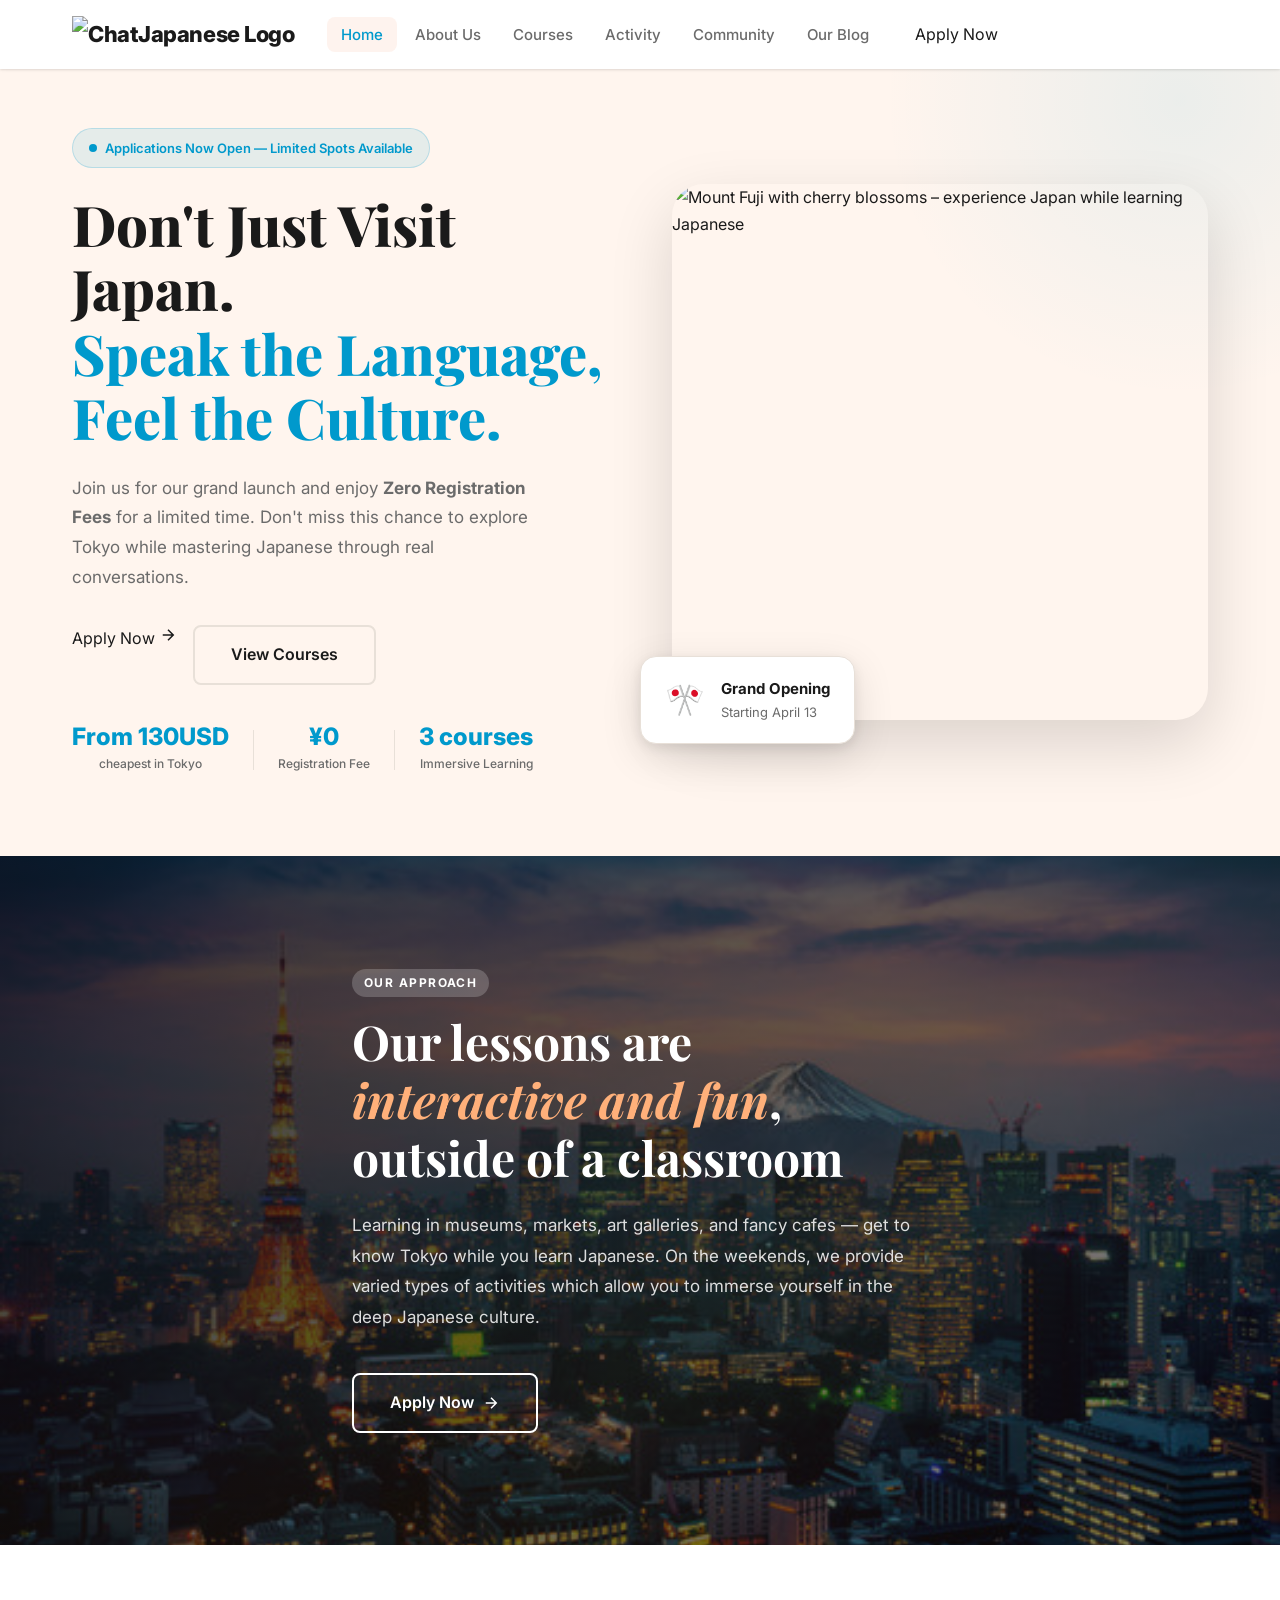
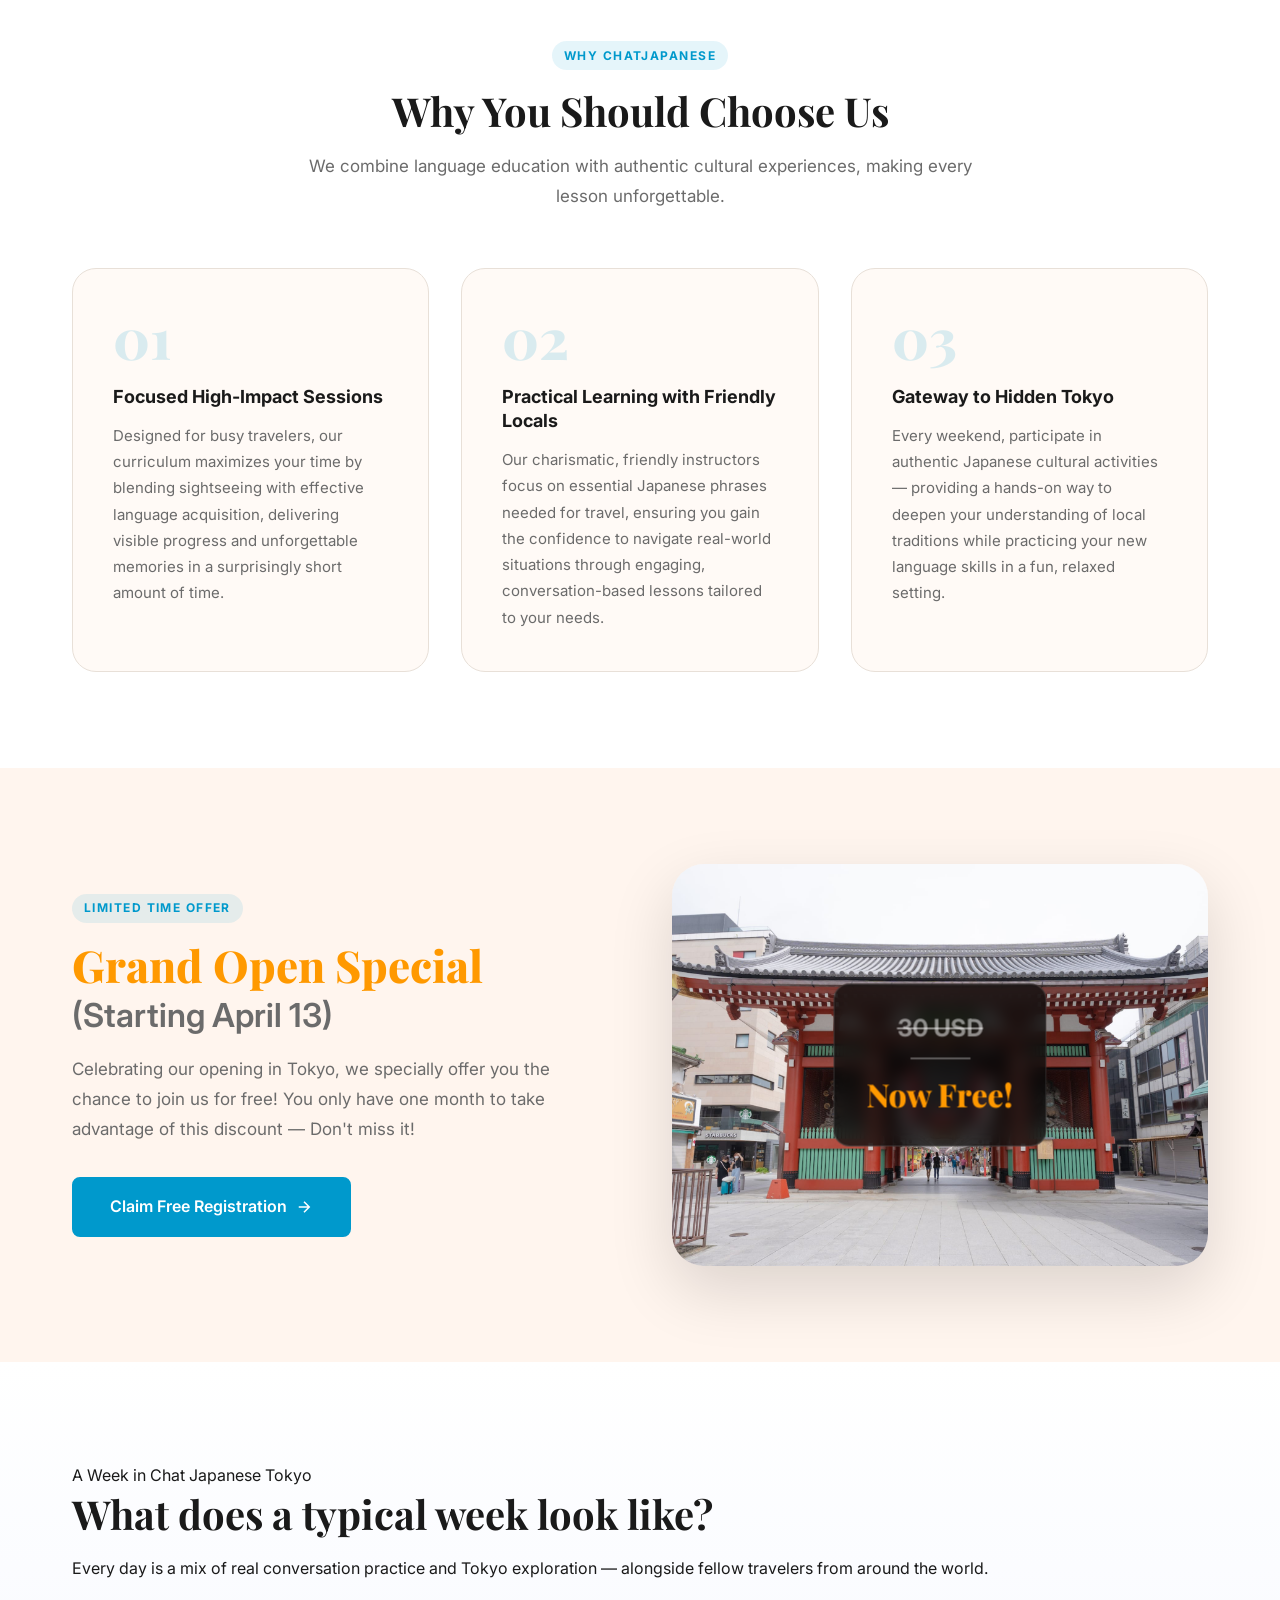
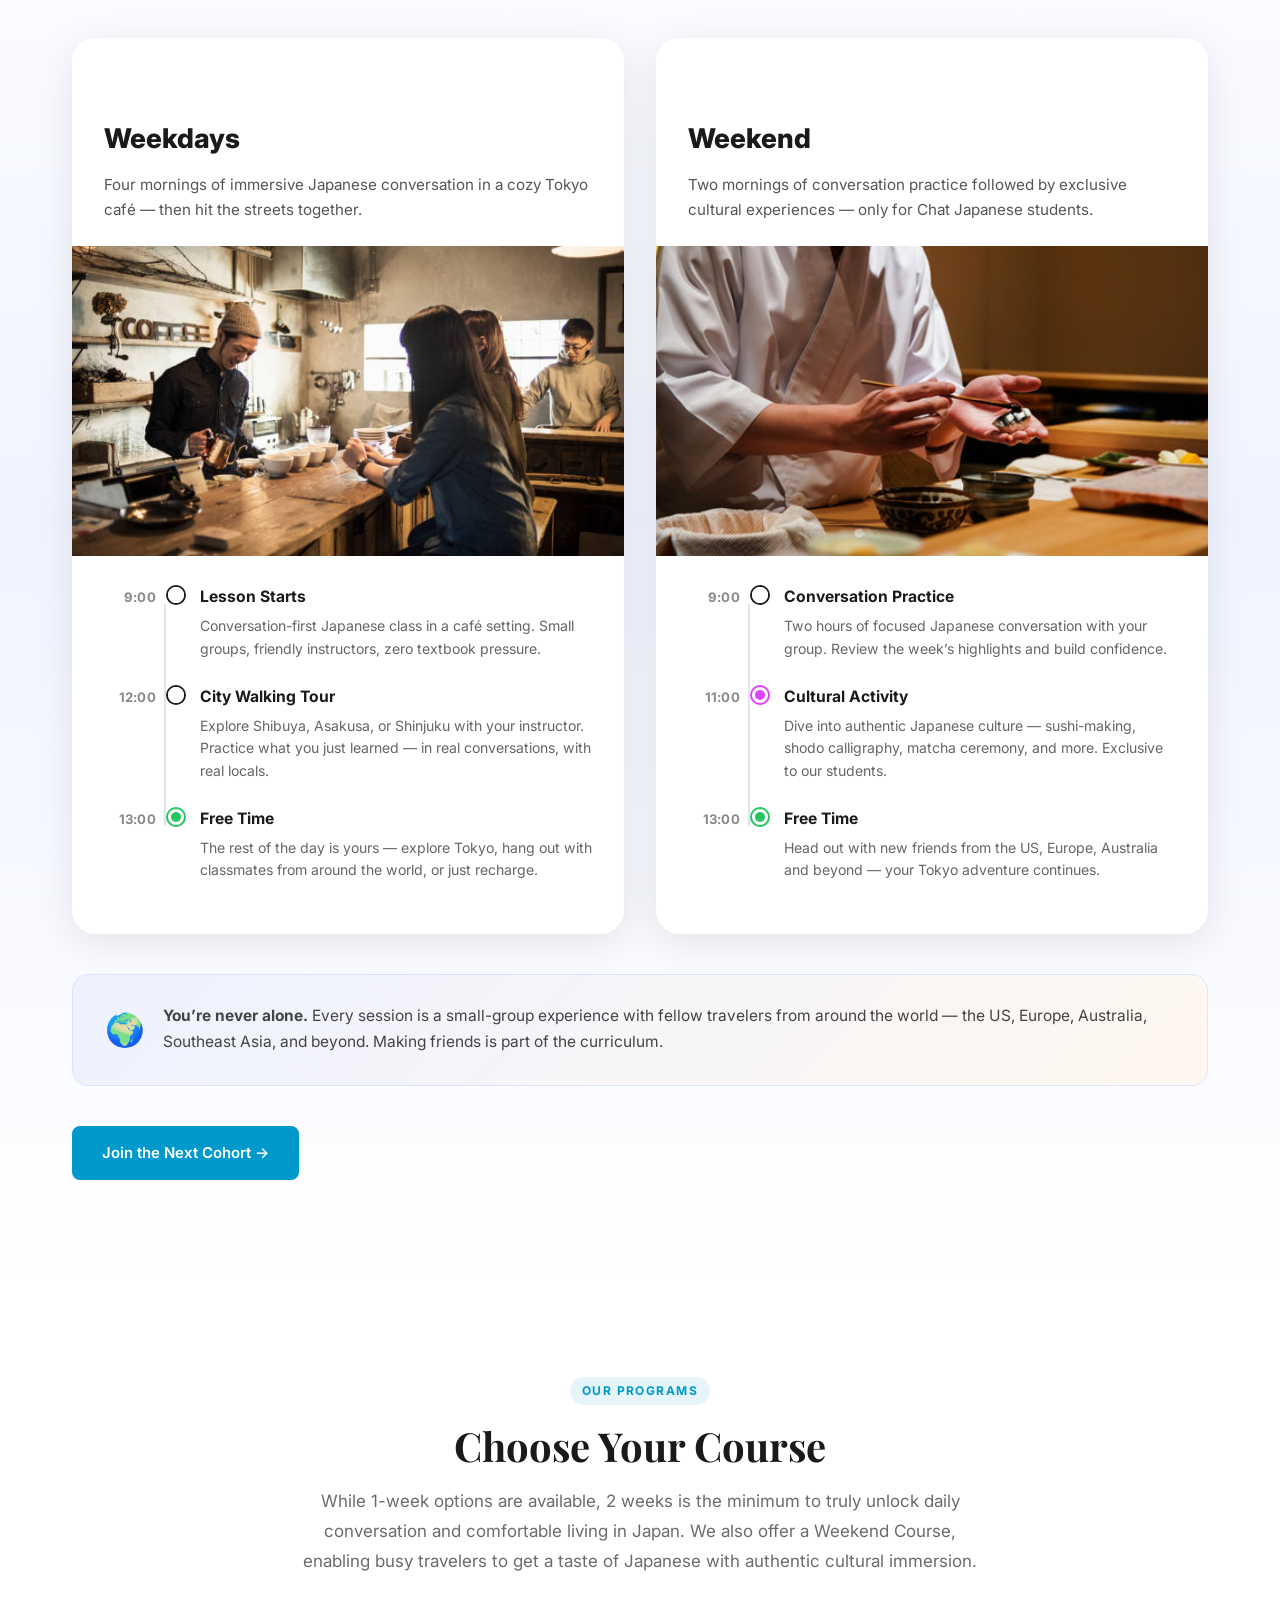
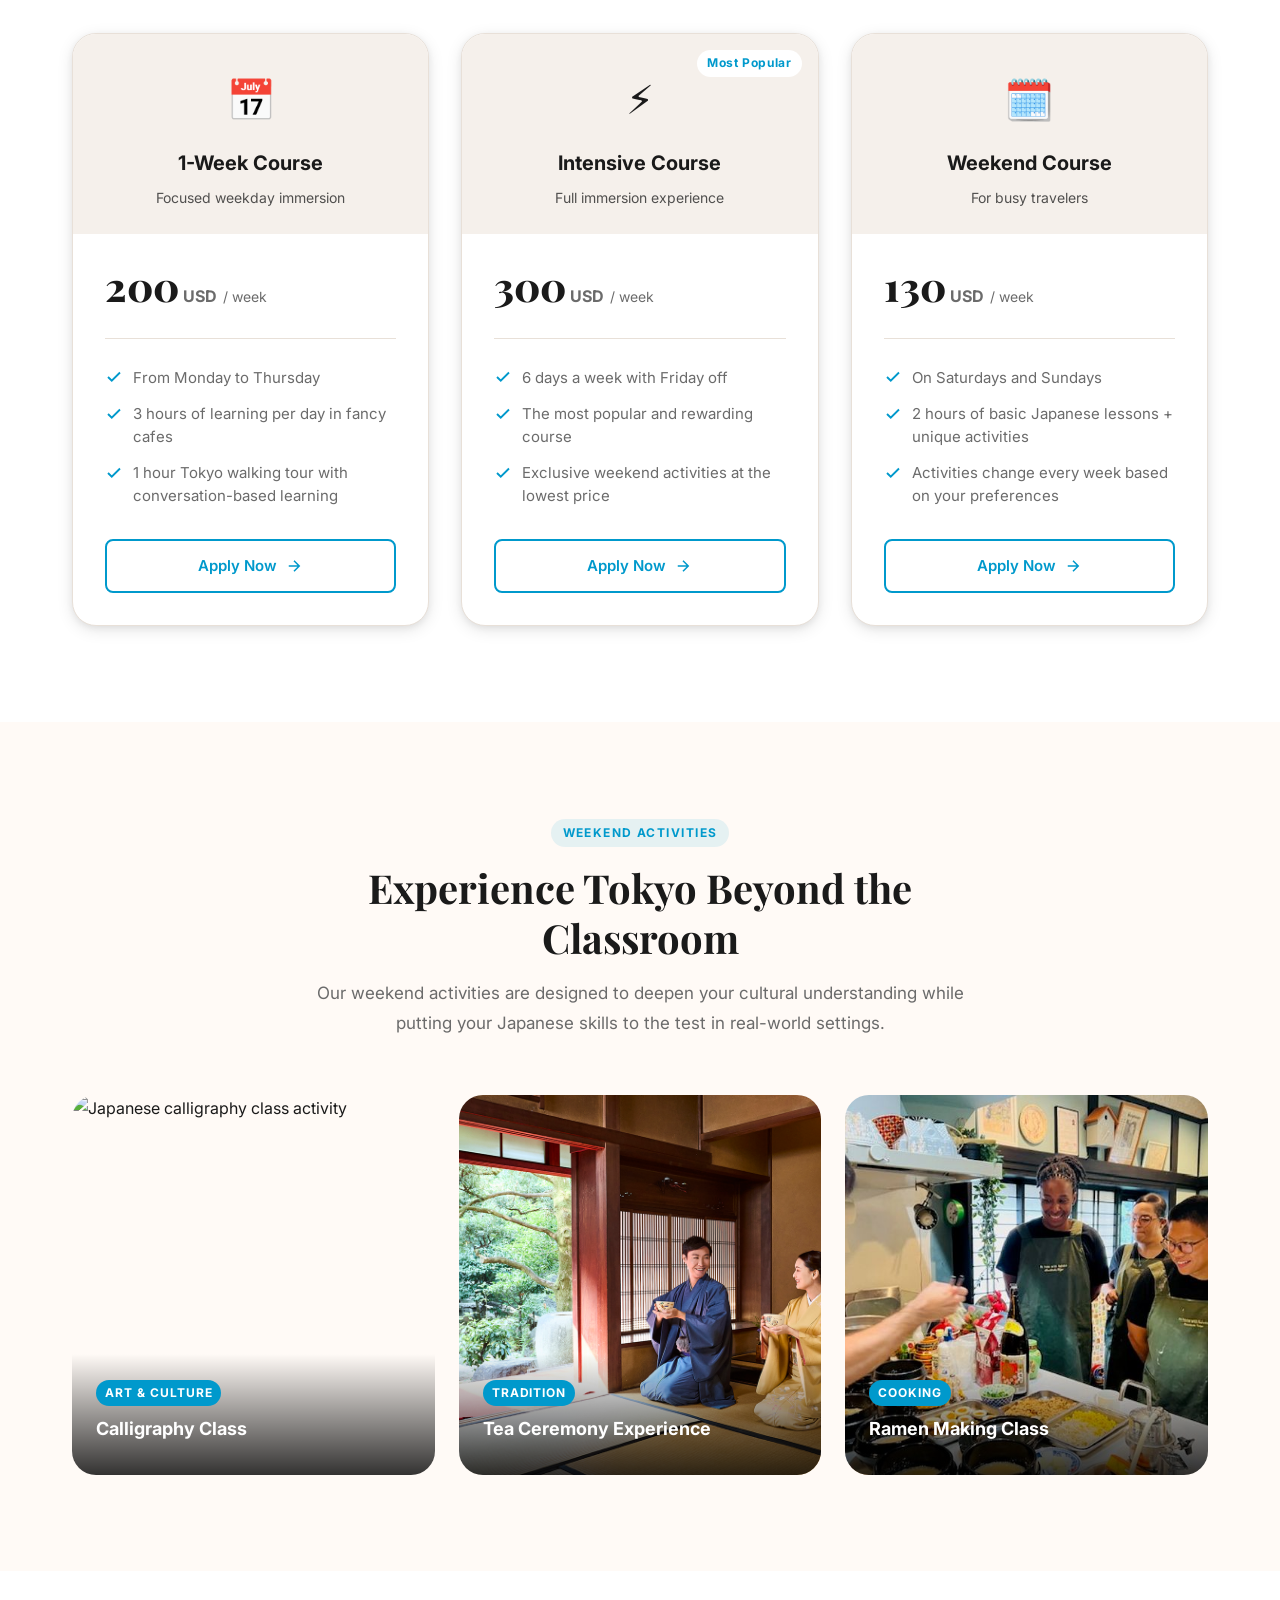
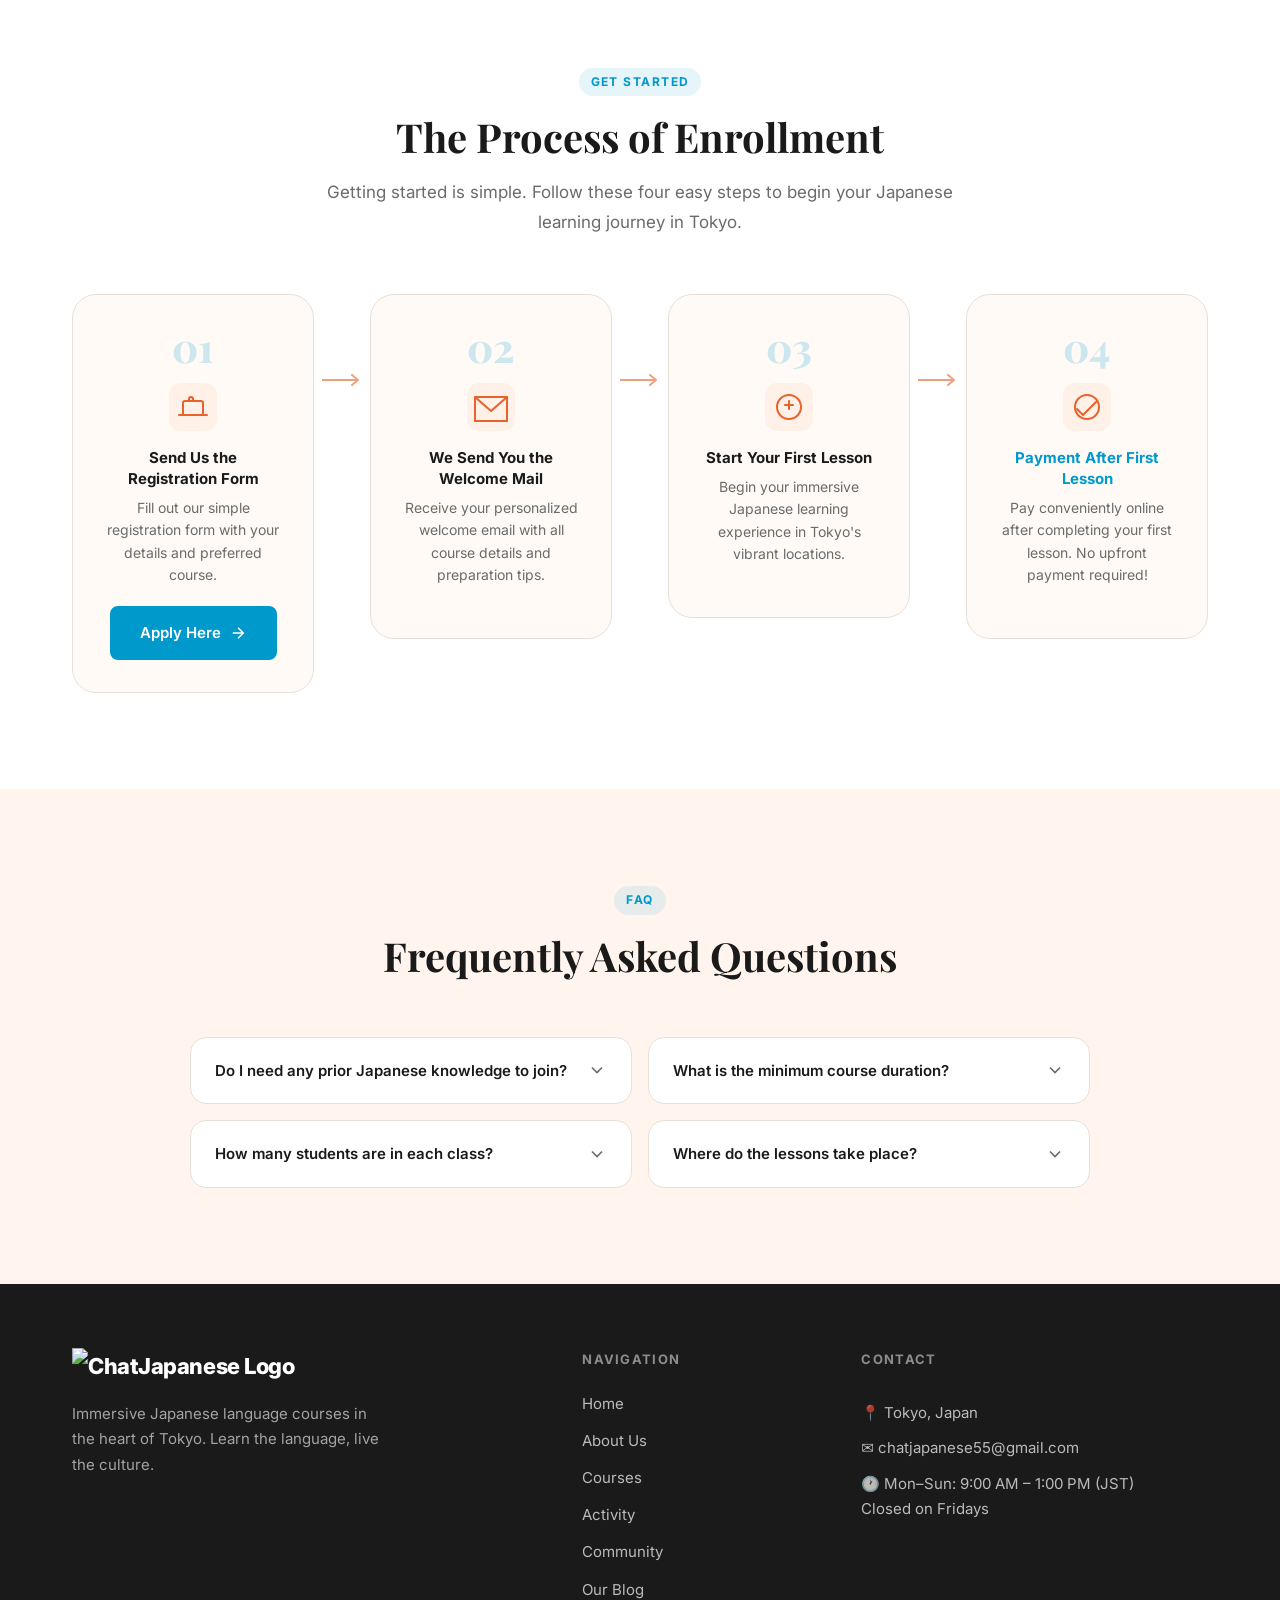
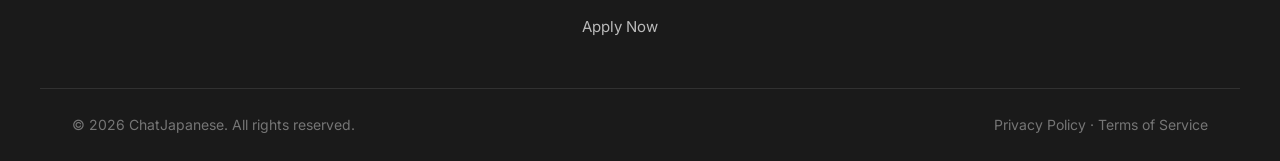
==== commit 8d3f547b: "Update index.html" ====
--- a/index.html
+++ b/index.html
@@ -1,6 +1,15 @@
 <!DOCTYPE html>
 <html lang="en">
 <head>
+  <!-- Google tag (gtag.js) -->
+<script async src="https://www.googletagmanager.com/gtag/js?id=G-064V539R5W"></script>
+<script>
+  window.dataLayer = window.dataLayer || [];
+  function gtag(){dataLayer.push(arguments);}
+  gtag('js', new Date());
+
+  gtag('config', 'G-064V539R5W');
+</script>
   <meta charset="UTF-8" />
   <meta name="viewport" content="width=device-width, initial-scale=1.0" />
 
@@ -69,23 +78,29 @@
   <link rel="preconnect" href="https://fonts.gstatic.com" crossorigin />
   <link href="https://fonts.googleapis.com/css2?family=Inter:wght@300;400;500;600;700;800&family=Playfair+Display:wght@700;800&display=swap" rel="stylesheet" />
 
-<!-- Favicon -->
-  <link rel="icon" type="image/png" sizes="32x32" href="favicon-32x32.png" />
-  <link rel="icon" type="image/png" sizes="16x16" href="favicon-16x16.png" />
-  <link rel="shortcut icon" href="favicon-16x16.png" />
-
+<!-- Favicon & App Icons -->
+  <!-- Standard favicon for browsers -->
+  <link rel="icon" type="image/x-icon" href="favicon.ico" />
+  <link rel="shortcut icon" type="image/x-icon" href="favicon.ico" />
+  
+  <!-- Apple Touch Icon for iOS -->
+  <link rel="apple-touch-icon" href="apple-touch-icon.png" />
+  
+  <!-- Android Web App Manifest -->
+  <link rel="manifest" href="site.webmanifest" />
+  
+  <!-- Microsoft Tile Icon -->
+  <meta name="msapplication-config" content="browserconfig.xml" />
+  
+  <!-- Theme Color for Browser UI -->
+  <meta name="theme-color" content="#0099CC" />
+  <meta name="apple-mobile-web-app-capable" content="yes" />
+  <meta name="apple-mobile-web-app-status-bar-style" content="black-translucent" />
+  <meta name="apple-mobile-web-app-title" content="ChatJapanese" />
 
   <link rel="stylesheet" href="style.css" />
 </head>
-  <!-- Google tag (gtag.js) -->
-<script async src="https://www.googletagmanager.com/gtag/js?id=G-064V539R5W"></script>
-<script>
-  window.dataLayer = window.dataLayer || [];
-  function gtag(){dataLayer.push(arguments);}
-  gtag('js', new Date());
-
-  gtag('config', 'G-064V539R5W');
-</script>
+
 <body>
 
   <!-- ===== NAVIGATION ===== -->
@@ -104,7 +119,7 @@
           <li><a href="https://chat-communityjapan.com" class="nav-link">Our Blog</a></li>
         </ul>
       </nav>
-      <a href="https://docs.google.com/forms/d/e/1FAIpQLSfkHWtR_-m0zMf8J9Bl-w-AbaISAtG7qYep2QEXBAYAstfRnA/viewform?usp=header" class="btn btn-primary nav-cta" target="_blank">Apply Now</a>
+      <a href="https://chat-japanese.com/apply/apply.html">Apply Now</a>
       <button class="hamburger" id="hamburger" aria-label="Toggle menu" aria-expanded="false">
         <span></span><span></span><span></span>
       </button>
@@ -120,7 +135,7 @@
       <li><a href="#activity" class="mobile-link">Activity</a></li>
       <li><a href="https://chat-japanese.com/community/" class="mobile-link">Community</a></li>
       <li><a href="https://communityjapan.com" class="mobile-link">Our Blog</a></li>
-      <li><a href="https://docs.google.com/forms/d/e/1FAIpQLSfkHWtR_-m0zMf8J9Bl-w-AbaISAtG7qYep2QEXBAYAstfRnA/viewform?usp=header" class="mobile-link mobile-cta" target="_blank">Apply Now</a></li>
+      <li><a href="https://chat-japanese.com/apply/apply.html">Apply Now</a></li>
     </ul>
   </div>
 
@@ -142,7 +157,7 @@
             Join us for our grand launch and enjoy <strong>Zero Registration Fees</strong> for a limited time. 
             Don't miss this chance to explore Tokyo while mastering Japanese through real conversations.
           <div class="hero-actions">
-            <a href="https://docs.google.com/forms/d/e/1FAIpQLSfkHWtR_-m0zMf8J9Bl-w-AbaISAtG7qYep2QEXBAYAstfRnA/viewform?usp=header" class="btn btn-primary btn-lg" target="_blank">
+            <a hrefhttps://chat-japanese.com/apply/apply.html">
               Apply Now
               <svg class="btn-icon" viewBox="0 0 24 24" fill="none" stroke="currentColor" stroke-width="2"><path d="M5 12h14M12 5l7 7-7 7"/></svg>
             </a>
@@ -203,7 +218,7 @@
             Learning in museums, markets, art galleries, and fancy cafes — get to know Tokyo while you learn Japanese. 
             On the weekends, we provide varied types of activities which allow you to immerse yourself in the deep Japanese culture.
           </p>
-          <a href="https://docs.google.com/forms/d/e/1FAIpQLSfkHWtR_-m0zMf8J9Bl-w-AbaISAtG7qYep2QEXBAYAstfRnA/viewform?usp=header" class="btn btn-white btn-lg" target="_blank">
+          <a href="https://chat-japanese.com/apply/apply.html" class="btn btn-white btn-lg" target="_blank">
             Apply Now
             <svg class="btn-icon" viewBox="0 0 24 24" fill="none" stroke="currentColor" stroke-width="2"><path d="M5 12h14M12 5l7 7-7 7"/></svg>
           </a>
@@ -266,7 +281,7 @@
             Celebrating our opening in Tokyo, we specially offer you the chance to join us for free! 
             You only have one month to take advantage of this discount — Don't miss it!
           </p>
-          <a href="https://docs.google.com/forms/d/e/1FAIpQLSfkHWtR_-m0zMf8J9Bl-w-AbaISAtG7qYep2QEXBAYAstfRnA/viewform?usp=header" class="btn btn-primary btn-lg" target="_blank">
+          <a href="https://chat-japanese.com/apply/apply.html" class="btn btn-primary btn-lg" target="_blank">
             Claim Free Registration
             <svg class="btn-icon" viewBox="0 0 24 24" fill="none" stroke="currentColor" stroke-width="2"><path d="M5 12h14M12 5l7 7-7 7"/></svg>
           </a>
@@ -288,6 +303,114 @@
         </div>
       </div>
     </section>
+    <!-- ===== A WEEK IN CHAT JAPANESE TOKYO ===== -->
+    <section class="week-section" id="week" aria-labelledby="week-title">
+      <div class="container">
+        <div class="text-center fade-up">
+          <span class="section-label">A Week in Chat Japanese Tokyo</span>
+          <h2 class="section-title" id="week-title">What does a <span>typical week</span> look like?</h2>
+          <p class="section-sub">Every day is a mix of real conversation practice and Tokyo exploration — alongside fellow travelers from around the world.</p>
+        </div>
+
+        <div class="week-grid">
+
+          <!-- WEEKDAYS -->
+          <div class="week-col weekdays-col">
+            <div class="week-col-header">
+              <div class="week-col-tag">Mon – Thu</div>
+              <h3 class="week-col-title">Weekdays</h3>
+              <p class="week-col-desc">Four mornings of immersive Japanese conversation in a cozy Tokyo café — then hit the streets together.</p>
+            </div>
+
+            <div class="week-photo-wrap">
+              <img src="week-cafe-lesson.jpg" alt="Students learning Japanese together in a Tokyo cafe" loading="lazy" />
+            </div>
+
+            <div class="week-timeline">
+              <div class="week-tl-item">
+                <div class="week-tl-time">9:00</div>
+                <div class="week-tl-dot blue"></div>
+                <div class="week-tl-body">
+                  <div class="week-tl-label">Lesson Starts</div>
+                  <div class="week-tl-desc">Conversation-first Japanese class in a café setting. Small groups, friendly instructors, zero textbook pressure.</div>
+                </div>
+              </div>
+              <div class="week-tl-item">
+                <div class="week-tl-time">12:00</div>
+                <div class="week-tl-dot orange"></div>
+                <div class="week-tl-body">
+                  <div class="week-tl-label">City Walking Tour</div>
+                  <div class="week-tl-desc">Explore Shibuya, Asakusa, or Shinjuku with your instructor. Practice what you just learned — in real conversations, with real locals.</div>
+                </div>
+              </div>
+              <div class="week-tl-item">
+                <div class="week-tl-time">13:00</div>
+                <div class="week-tl-dot green"></div>
+                <div class="week-tl-body">
+                  <div class="week-tl-label">Free Time</div>
+                  <div class="week-tl-desc">The rest of the day is yours — explore Tokyo, hang out with classmates from around the world, or just recharge.</div>
+                </div>
+              </div>
+            </div>
+          </div>
+
+          <!-- WEEKEND -->
+          <div class="week-col weekend-col">
+            <div class="week-col-header">
+              <div class="week-col-tag weekend-tag">Sat &amp; Sun</div>
+              <h3 class="week-col-title">Weekend</h3>
+              <p class="week-col-desc">Two mornings of conversation practice followed by exclusive cultural experiences — only for Chat Japanese students.</p>
+            </div>
+
+            <div class="week-photo-wrap">
+              <img src="week-sushi.jpg" alt="Sushi making class with instructor in Tokyo" loading="lazy" />
+            </div>
+
+            <div class="week-timeline">
+              <div class="week-tl-item">
+                <div class="week-tl-time">9:00</div>
+                <div class="week-tl-dot blue"></div>
+                <div class="week-tl-body">
+                  <div class="week-tl-label">Conversation Practice</div>
+                  <div class="week-tl-desc">Two hours of focused Japanese conversation with your group. Review the week’s highlights and build confidence.</div>
+                </div>
+              </div>
+              <div class="week-tl-item">
+                <div class="week-tl-time">11:00</div>
+                <div class="week-tl-dot pink"></div>
+                <div class="week-tl-body">
+                  <div class="week-tl-label">Cultural Activity</div>
+                  <div class="week-tl-desc">Dive into authentic Japanese culture — sushi-making, shodo calligraphy, matcha ceremony, and more. Exclusive to our students.</div>
+                </div>
+              </div>
+              <div class="week-tl-item">
+                <div class="week-tl-time">13:00</div>
+                <div class="week-tl-dot green"></div>
+                <div class="week-tl-body">
+                  <div class="week-tl-label">Free Time</div>
+                  <div class="week-tl-desc">Head out with new friends from the US, Europe, Australia and beyond — your Tokyo adventure continues.</div>
+                </div>
+              </div>
+            </div>
+
+
+          </div>
+
+        </div><!-- /week-grid -->
+
+        <div class="week-group-note fade-up">
+          <div class="week-group-icon">🌍</div>
+          <div>
+            <strong>You’re never alone.</strong>
+            Every session is a small-group experience with fellow travelers from around the world — the US, Europe, Australia, Southeast Asia, and beyond. Making friends is part of the curriculum.
+          </div>
+        </div>
+
+        <div class="text-center fade-up" style="margin-top:40px">
+          <a href="https://chat-japanese.com/apply/apply.html" target="_blank" rel="noopener" class="btn btn-primary">Join the Next Cohort →</a>
+        </div>
+      </div>
+    </section>
 
     <!-- ===== COURSES SECTION ===== -->
     <section class="courses-section" id="courses" aria-labelledby="courses-heading">
@@ -329,7 +452,7 @@
                   1 hour Tokyo walking tour with conversation-based learning
                 </li>
               </ul>
-              <a href="https://docs.google.com/forms/d/e/1FAIpQLSfkHWtR_-m0zMf8J9Bl-w-AbaISAtG7qYep2QEXBAYAstfRnA/viewform?usp=header" class="btn btn-outline-primary btn-full" target="_blank">
+              <a href="https://chat-japanese.com/apply/apply.html" class="btn btn-outline-primary btn-full" target="_blank">
                 Apply Now
                 <svg class="btn-icon" viewBox="0 0 24 24" fill="none" stroke="currentColor" stroke-width="2"><path d="M5 12h14M12 5l7 7-7 7"/></svg>
               </a>
@@ -364,7 +487,7 @@
                   Exclusive weekend activities at the lowest price
                 </li>
               </ul>
-              <a href="https://docs.google.com/forms/d/e/1FAIpQLSfkHWtR_-m0zMf8J9Bl-w-AbaISAtG7qYep2QEXBAYAstfRnA/viewform?usp=header" class="btn btn-outline-primary btn-full" target="_blank">
+              <a href="https://chat-japanese.com/apply/apply.html" class="btn btn-outline-primary btn-full" target="_blank">
                 Apply Now
                 <svg class="btn-icon" viewBox="0 0 24 24" fill="none" stroke="currentColor" stroke-width="2"><path d="M5 12h14M12 5l7 7-7 7"/></svg>
               </a>
@@ -398,7 +521,7 @@
                   Activities change every week based on your preferences
                 </li>
               </ul>
-              <a href="https://docs.google.com/forms/d/e/1FAIpQLSfkHWtR_-m0zMf8J9Bl-w-AbaISAtG7qYep2QEXBAYAstfRnA/viewform?usp=header" class="btn btn-outline-primary btn-full" target="_blank">
+              <a href="https://chat-japanese.com/apply/apply.html" class="btn btn-outline-primary btn-full" target="_blank">
                 Apply Now
                 <svg class="btn-icon" viewBox="0 0 24 24" fill="none" stroke="currentColor" stroke-width="2"><path d="M5 12h14M12 5l7 7-7 7"/></svg>
               </a>
@@ -449,65 +572,69 @@
       </div>
     </section>
 
-    <!-- ===== ENROLLMENT PROCESS ===== -->
-    <section class="enrollment-section" id="enrollment" aria-labelledby="enrollment-heading">
-      <div class="container">
-        <div class="section-header">
-          <div class="section-tag">Get Started</div>
-          <h2 id="enrollment-heading" class="section-title">The Process of Enrollment</h2>
-          <p class="section-subtitle">
-            Getting started is simple. Follow these four easy steps to begin your Japanese learning journey in Tokyo.
-          </p>
-        </div>
-        <div class="steps-grid">
-          <div class="step-card">
-            <div class="step-number">01</div>
-            <div class="step-icon-wrap">
-              <svg viewBox="0 0 48 48" fill="none" class="step-icon"><rect width="48" height="48" rx="12" fill="#FFF0E8"/><path d="M14 32V20a2 2 0 012-2h16a2 2 0 012 2v12M10 32h28" stroke="#E8622A" stroke-width="2" stroke-linecap="round"/><path d="M20 18v-2a2 2 0 014 0v2" stroke="#E8622A" stroke-width="2" stroke-linecap="round"/></svg>
-            </div>
-            <h3 class="step-title">Send Us the Registration Form</h3>
-            <p class="step-desc">Fill out our simple registration form with your details and preferred course.</p>
-            <a href="https://docs.google.com/forms/d/e/1FAIpQLSfkHWtR_-m0zMf8J9Bl-w-AbaISAtG7qYep2QEXBAYAstfRnA/viewform?usp=header" class="btn btn-primary" target="_blank">
-              Apply Here
-              <svg class="btn-icon" viewBox="0 0 24 24" fill="none" stroke="currentColor" stroke-width="2"><path d="M5 12h14M12 5l7 7-7 7"/></svg>
-            </a>
-          </div>
-          <div class="step-connector" aria-hidden="true">
-            <svg viewBox="0 0 40 12" fill="none"><path d="M0 6h36M30 1l6 5-6 5" stroke="#E8622A" stroke-width="2" stroke-linecap="round" stroke-linejoin="round"/></svg>
-          </div>
-          <div class="step-card">
-            <div class="step-number">02</div>
-            <div class="step-icon-wrap">
-              <svg viewBox="0 0 48 48" fill="none" class="step-icon"><rect width="48" height="48" rx="12" fill="#FFF0E8"/><path d="M8 14h32v24H8z" stroke="#E8622A" stroke-width="2" stroke-linecap="round" stroke-linejoin="round"/><path d="M8 14l16 14L40 14" stroke="#E8622A" stroke-width="2" stroke-linecap="round" stroke-linejoin="round"/></svg>
-            </div>
-            <h3 class="step-title">We Send You the Welcome Mail</h3>
-            <p class="step-desc">Receive your personalized welcome email with all course details and preparation tips.</p>
-          </div>
-          <div class="step-connector" aria-hidden="true">
-            <svg viewBox="0 0 40 12" fill="none"><path d="M0 6h36M30 1l6 5-6 5" stroke="#E8622A" stroke-width="2" stroke-linecap="round" stroke-linejoin="round"/></svg>
-          </div>
-          <div class="step-card">
-            <div class="step-number">03</div>
-            <div class="step-icon-wrap">
-              <svg viewBox="0 0 48 48" fill="none" class="step-icon"><rect width="48" height="48" rx="12" fill="#FFF0E8"/><rect x="8" y="14" width="32" height="20" rx="4" stroke="#E8622A" stroke-width="2"/><path d="M16 24h4M28 24h4M22 24h4" stroke="#E8622A" stroke-width="2" stroke-linecap="round"/></svg>
-            </div>
-            <h3 class="step-title">Payment via Revolut or Wise</h3>
-            <p class="step-desc">Secure and convenient international payment options accepted for your course fee.</p>
-          </div>
-          <div class="step-connector" aria-hidden="true">
-            <svg viewBox="0 0 40 12" fill="none"><path d="M0 6h36M30 1l6 5-6 5" stroke="#E8622A" stroke-width="2" stroke-linecap="round" stroke-linejoin="round"/></svg>
-          </div>
-          <div class="step-card step-card-final">
-            <div class="step-number">04</div>
-            <div class="step-icon-wrap">
-              <svg viewBox="0 0 48 48" fill="none" class="step-icon"><rect width="48" height="48" rx="12" fill="#FFF0E8"/><path d="M24 10v4M24 34v4M10 24h4M34 24h4" stroke="#E8622A" stroke-width="2" stroke-linecap="round"/><circle cx="24" cy="24" r="8" stroke="#E8622A" stroke-width="2"/><path d="M20 24l3 3 5-5" stroke="#E8622A" stroke-width="2" stroke-linecap="round" stroke-linejoin="round"/></svg>
-            </div>
-            <h3 class="step-title step-title-final">Your Lesson Will Start!</h3>
-            <p class="step-desc">Get ready to explore Tokyo and master Japanese in an unforgettable way.</p>
-          </div>
-        </div>
-      </div>
-    </section>
+    <!-- ===== ENROLLMENT PROCESS SECTION ===== -->
+<section class="enrollment-section" id="enrollment" aria-labelledby="enrollment-heading">
+  <div class="container">
+    <div class="section-header">
+      <div class="section-tag">Get Started</div>
+      <h2 id="enrollment-heading" class="section-title">The Process of Enrollment</h2>
+      <p class="section-subtitle">
+        Getting started is simple. Follow these four easy steps to begin your Japanese learning journey in Tokyo.
+      </p>
+    </div>
+    <div class="steps-grid">
+      <!-- Step 01: Registration -->
+      <div class="step-card">
+        <div class="step-number">01</div>
+        <div class="step-icon-wrap">
+          <svg viewBox="0 0 48 48" fill="none" class="step-icon"><rect width="48" height="48" rx="12" fill="#FFF0E8"/><path d="M14 32V20a2 2 0 012-2h16a2 2 0 012 2v12M10 32h28" stroke="#E8622A" stroke-width="2" stroke-linecap="round"/><path d="M20 18v-2a2 2 0 014 0v2" stroke="#E8622A" stroke-width="2" stroke-linecap="round"/></svg>
+        </div>
+        <h3 class="step-title">Send Us the Registration Form</h3>
+        <p class="step-desc">Fill out our simple registration form with your details and preferred course.</p>
+        <a href="https://chat-japanese.com/apply/apply.html" class="btn btn-primary" target="_blank">
+          Apply Here
+          <svg class="btn-icon" viewBox="0 0 24 24" fill="none" stroke="currentColor" stroke-width="2"><path d="M5 12h14M12 5l7 7-7 7"/></svg>
+        </a>
+      </div>
+      <div class="step-connector" aria-hidden="true">
+        <svg viewBox="0 0 40 12" fill="none"><path d="M0 6h36M30 1l6 5-6 5" stroke="#E8622A" stroke-width="2" stroke-linecap="round" stroke-linejoin="round"/></svg>
+      </div>
+      <!-- Step 02: Welcome Mail -->
+      <div class="step-card">
+        <div class="step-number">02</div>
+        <div class="step-icon-wrap">
+          <svg viewBox="0 0 48 48" fill="none" class="step-icon"><rect width="48" height="48" rx="12" fill="#FFF0E8"/><path d="M8 14h32v24H8z" stroke="#E8622A" stroke-width="2" stroke-linecap="round" stroke-linejoin="round"/><path d="M8 14l16 14L40 14" stroke="#E8622A" stroke-width="2" stroke-linecap="round" stroke-linejoin="round"/></svg>
+        </div>
+        <h3 class="step-title">We Send You the Welcome Mail</h3>
+        <p class="step-desc">Receive your personalized welcome email with all course details and preparation tips.</p>
+      </div>
+      <div class="step-connector" aria-hidden="true">
+        <svg viewBox="0 0 40 12" fill="none"><path d="M0 6h36M30 1l6 5-6 5" stroke="#E8622A" stroke-width="2" stroke-linecap="round" stroke-linejoin="round"/></svg>
+      </div>
+      <!-- Step 03: First Lesson (NEW ) -->
+      <div class="step-card">
+        <div class="step-number">03</div>
+        <div class="step-icon-wrap">
+          <svg viewBox="0 0 48 48" fill="none" class="step-icon"><rect width="48" height="48" rx="12" fill="#FFF0E8"/><path d="M12 24c0-6.627 5.373-12 12-12s12 5.373 12 12-5.373 12-12 12-12-5.373-12-12z" stroke="#E8622A" stroke-width="2"/><path d="M24 18v8M20 22h8" stroke="#E8622A" stroke-width="2" stroke-linecap="round"/></svg>
+        </div>
+        <h3 class="step-title">Start Your First Lesson</h3>
+        <p class="step-desc">Begin your immersive Japanese learning experience in Tokyo's vibrant locations.</p>
+      </div>
+      <div class="step-connector" aria-hidden="true">
+        <svg viewBox="0 0 40 12" fill="none"><path d="M0 6h36M30 1l6 5-6 5" stroke="#E8622A" stroke-width="2" stroke-linecap="round" stroke-linejoin="round"/></svg>
+      </div>
+      <!-- Step 04: Payment (NEW) -->
+      <div class="step-card step-card-final">
+        <div class="step-number">04</div>
+        <div class="step-icon-wrap">
+          <svg viewBox="0 0 48 48" fill="none" class="step-icon"><rect width="48" height="48" rx="12" fill="#FFF0E8"/><path d="M14 26l6 6 14-14" stroke="#E8622A" stroke-width="2" stroke-linecap="round" stroke-linejoin="round"/><circle cx="24" cy="24" r="12" stroke="#E8622A" stroke-width="2"/></svg>
+        </div>
+        <h3 class="step-title step-title-final">Payment After First Lesson</h3>
+        <p class="step-desc">Pay conveniently online after completing your first lesson. No upfront payment required!</p>
+      </div>
+    </div>
+  </div>
+</section>
 
     <!-- ===== FAQ SECTION ===== -->
     <section class="faq-section" aria-labelledby="faq-heading">
@@ -572,7 +699,7 @@
           <li><a href="#activity">Activity</a></li>
           <li><a href="https://chat-japanese.com/community/">Community</a></li>
           <li><a href="https://chat-communityjapan.com">Our Blog</a></li>
-          <li><a href="https://docs.google.com/forms/d/e/1FAIpQLSfkHWtR_-m0zMf8J9Bl-w-AbaISAtG7qYep2QEXBAYAstfRnA/viewform?usp=header" target="_blank">Apply Now</a></li>
+          <li><a href="https://chat-japanese.com/apply/apply.html">Apply Now</a></li>
         </ul>
       </nav>
       <div class="footer-contact">
--- a/style.css
+++ b/style.css
@@ -0,0 +1,1473 @@
+/* =============================================
+   ChatJapanese – Professional Landing Page CSS
+   ============================================= */
+
+/* ---- Design Tokens ---- */
+:root {
+  --color-primary:       #0099CC;
+  --color-primary-dark:  #0077AA;
+  --color-primary-light: #00BBFF;
+  --color-secondary:     #FF9900;
+  --color-bg:            #FFFAF6;
+  --color-bg-alt:        #FFF5EE;
+  --color-surface:       #FFFFFF;
+  --color-text:          #1A1A1A;
+  --color-text-muted:    #6B6B6B;
+  --color-border:        #E8E0D8;
+  --color-white:         #FFFFFF;
+
+  --font-sans:    'Inter', system-ui, -apple-system, sans-serif;
+  --font-display: 'Playfair Display', Georgia, serif;
+
+  --radius-sm:  8px;
+  --radius-md:  16px;
+  --radius-lg:  24px;
+  --radius-xl:  32px;
+
+  --shadow-sm:  0 1px 3px rgba(0,0,0,.08), 0 1px 2px rgba(0,0,0,.06);
+  --shadow-md:  0 4px 16px rgba(0,0,0,.10), 0 2px 6px rgba(0,0,0,.06);
+  --shadow-lg:  0 12px 40px rgba(0,0,0,.12), 0 4px 12px rgba(0,0,0,.08);
+  --shadow-xl:  0 24px 64px rgba(0,0,0,.14);
+
+  --transition: 0.25s cubic-bezier(0.4, 0, 0.2, 1);
+
+  --container-max: 1200px;
+  --container-pad: clamp(1rem, 4vw, 2rem);
+}
+
+/* ---- Reset & Base ---- */
+*, *::before, *::after { box-sizing: border-box; margin: 0; padding: 0; }
+
+html {
+  scroll-behavior: smooth;
+  font-size: 16px;
+  -webkit-text-size-adjust: 100%;
+}
+
+body {
+  font-family: var(--font-sans);
+  background-color: var(--color-bg);
+  color: var(--color-text);
+  line-height: 1.7;
+  -webkit-font-smoothing: antialiased;
+}
+
+img {
+  max-width: 100%;
+  height: auto;
+  display: block;
+}
+
+a {
+  color: inherit;
+  text-decoration: none;
+}
+
+ul { list-style: none; }
+
+/* ---- Layout Utilities ---- */
+.container {
+  max-width: var(--container-max);
+  margin-inline: auto;
+  padding-inline: var(--container-pad);
+}
+
+.section-header {
+  text-align: center;
+  max-width: 680px;
+  margin-inline: auto;
+  margin-bottom: 3.5rem;
+}
+
+.section-tag {
+  display: inline-block;
+  font-size: 0.75rem;
+  font-weight: 700;
+  letter-spacing: 0.12em;
+  text-transform: uppercase;
+  color: var(--color-primary);
+  background: rgba(0, 153, 204, 0.1);
+  padding: 0.35em 1em;
+  border-radius: 100px;
+  margin-bottom: 1rem;
+}
+
+.tag-white {
+  color: var(--color-white);
+  background: rgba(255,255,255,0.2);
+}
+
+.section-title {
+  font-family: var(--font-display);
+  font-size: clamp(1.75rem, 3.5vw, 2.5rem);
+  font-weight: 700;
+  line-height: 1.25;
+  color: var(--color-text);
+  margin-bottom: 1rem;
+}
+
+.section-subtitle {
+  font-size: 1.0625rem;
+  color: var(--color-text-muted);
+  line-height: 1.75;
+}
+
+/* ---- Buttons ---- */
+.btn {
+  display: inline-flex;
+  align-items: center;
+  gap: 0.5rem;
+  padding: 0.75rem 1.75rem;
+  border-radius: var(--radius-sm);
+  font-family: var(--font-sans);
+  font-size: 0.9375rem;
+  font-weight: 600;
+  cursor: pointer;
+  border: 2px solid transparent;
+  transition: all var(--transition);
+  white-space: nowrap;
+  text-decoration: none;
+}
+
+.btn-lg {
+  padding: 0.9rem 2.25rem;
+  font-size: 1rem;
+}
+
+.btn-full { width: 100%; justify-content: center; }
+
+.btn-primary {
+  background: var(--color-primary);
+  color: var(--color-white);
+  border-color: var(--color-primary);
+}
+.btn-primary:hover {
+  background: var(--color-primary-dark);
+  border-color: var(--color-primary-dark);
+  transform: translateY(-1px);
+  box-shadow: 0 6px 20px rgba(0, 153, 204, 0.35);
+}
+
+.btn-outline {
+  background: transparent;
+  color: var(--color-text);
+  border-color: var(--color-border);
+}
+.btn-outline:hover {
+  border-color: var(--color-primary);
+  color: var(--color-primary);
+  transform: translateY(-1px);
+}
+
+.btn-outline-primary {
+  background: transparent;
+  color: var(--color-primary);
+  border-color: var(--color-primary);
+}
+.btn-outline-primary:hover {
+  background: var(--color-primary);
+  color: var(--color-white);
+  transform: translateY(-1px);
+  box-shadow: 0 6px 20px rgba(0, 153, 204, 0.3);
+}
+
+.btn-white {
+  background: transparent;
+  color: var(--color-white);
+  border-color: var(--color-white);
+}
+.btn-white:hover {
+  background: var(--color-white);
+  color: var(--color-primary);
+  transform: translateY(-1px);
+}
+
+.btn-white-solid {
+  background: var(--color-white);
+  color: var(--color-primary);
+  border-color: var(--color-white);
+}
+.btn-white-solid:hover {
+  background: var(--color-bg-alt);
+  transform: translateY(-1px);
+  box-shadow: 0 6px 20px rgba(0,0,0,0.15);
+}
+
+.btn-icon {
+  width: 18px;
+  height: 18px;
+  flex-shrink: 0;
+}
+
+/* =============================================
+   NAVBAR
+   ============================================= */
+.navbar {
+  position: fixed;
+  top: 0;
+  left: 0;
+  right: 0;
+  z-index: 1000;
+  padding: 1rem 0;
+  transition: all var(--transition);
+  background: #FFFFFF;
+  box-shadow: var(--shadow-sm);
+}
+
+.navbar.scrolled {
+  background: #FFFFFF;
+  backdrop-filter: blur(12px);
+  -webkit-backdrop-filter: blur(12px);
+  box-shadow: var(--shadow-md);
+  padding: 0.75rem 0;
+}
+
+.nav-inner {
+  display: flex;
+  align-items: center;
+  gap: 2rem;
+}
+
+.logo {
+  font-family: var(--font-sans);
+  font-size: 1.375rem;
+  font-weight: 800;
+  letter-spacing: -0.02em;
+  flex-shrink: 0;
+}
+
+.logo-chat    { color: var(--color-text); }
+.logo-japanese { color: var(--color-primary); }
+
+.logo-img {
+  display: block;
+  width: auto;
+  max-height: 40px;
+  object-fit: contain;
+}
+
+.nav-links {
+  display: flex;
+  align-items: center;
+  gap: 0.25rem;
+  margin-left: auto;
+}
+
+.nav-link {
+  font-size: 0.9375rem;
+  font-weight: 500;
+  color: var(--color-text-muted);
+  padding: 0.5rem 0.875rem;
+  border-radius: var(--radius-sm);
+  transition: all var(--transition);
+}
+
+.nav-link:hover,
+.nav-link.active {
+  color: var(--color-primary);
+  background: rgba(232, 98, 42, 0.08);
+}
+
+.nav-cta { margin-left: 1rem; }
+
+.hamburger {
+  display: none;
+  flex-direction: column;
+  gap: 5px;
+  background: none;
+  border: none;
+  cursor: pointer;
+  padding: 0.5rem;
+  margin-left: auto;
+}
+
+.hamburger span {
+  display: block;
+  width: 24px;
+  height: 2px;
+  background: var(--color-text);
+  border-radius: 2px;
+  transition: all var(--transition);
+}
+
+.hamburger.open span:nth-child(1) { transform: translateY(7px) rotate(45deg); }
+.hamburger.open span:nth-child(2) { opacity: 0; }
+.hamburger.open span:nth-child(3) { transform: translateY(-7px) rotate(-45deg); }
+
+/* Mobile Menu */
+.mobile-menu {
+  display: none;
+  position: fixed;
+  top: 0;
+  left: 0;
+  right: 0;
+  bottom: 0;
+  background: var(--color-surface);
+  z-index: 999;
+  flex-direction: column;
+  justify-content: center;
+  align-items: center;
+  gap: 1rem;
+  opacity: 0;
+  pointer-events: none;
+  transition: opacity var(--transition);
+}
+
+.mobile-menu.open {
+  opacity: 1;
+  pointer-events: all;
+}
+
+.mobile-menu ul {
+  display: flex;
+  flex-direction: column;
+  align-items: center;
+  gap: 0.5rem;
+  width: 100%;
+  padding: 2rem;
+}
+
+.mobile-link {
+  display: block;
+  font-size: 1.25rem;
+  font-weight: 600;
+  color: var(--color-text);
+  padding: 0.875rem 2rem;
+  border-radius: var(--radius-md);
+  width: 100%;
+  text-align: center;
+  transition: all var(--transition);
+}
+
+.mobile-link:hover { background: var(--color-bg-alt); color: var(--color-primary); }
+
+.mobile-cta {
+  background: var(--color-primary);
+  color: var(--color-white) !important;
+  margin-top: 1rem;
+}
+
+/* =============================================
+   HERO SECTION
+   ============================================= */
+.hero {
+  background-color: var(--color-bg-alt);
+  padding: 8rem 0 5rem;
+  overflow: hidden;
+  position: relative;
+}
+
+.hero::before {
+  content: '';
+  position: absolute;
+  top: -200px;
+  right: -200px;
+  width: 600px;
+  height: 600px;
+  border-radius: 50%;
+  background: radial-gradient(circle, rgba(0,153,204,0.08) 0%, transparent 70%);
+  pointer-events: none;
+}
+
+.hero-inner {
+  display: grid;
+  grid-template-columns: 1fr 1fr;
+  gap: 4rem;
+  align-items: center;
+}
+
+.hero-badge {
+  display: inline-flex;
+  align-items: center;
+  gap: 0.5rem;
+  font-size: 0.8125rem;
+  font-weight: 600;
+  color: var(--color-primary);
+  background: rgba(0, 153, 204, 0.1);
+  padding: 0.5rem 1rem;
+  border-radius: 100px;
+  margin-bottom: 1.5rem;
+  border: 1px solid rgba(0, 153, 204, 0.2);
+}
+
+.badge-dot {
+  width: 8px;
+  height: 8px;
+  border-radius: 50%;
+  background: var(--color-primary);
+  animation: pulse 2s infinite;
+}
+
+@keyframes pulse {
+  0%, 100% { opacity: 1; transform: scale(1); }
+  50%       { opacity: 0.6; transform: scale(1.2); }
+}
+
+.hero-title {
+  font-family: var(--font-display);
+  font-size: clamp(2.25rem, 4.5vw, 3.5rem);
+  font-weight: 800;
+  line-height: 1.15;
+  color: var(--color-text);
+  margin-bottom: 1.5rem;
+}
+
+.hero-title .highlight {
+  color: var(--color-primary);
+  display: block;
+}
+
+.hero-subtitle {
+  font-size: 1.0625rem;
+  color: var(--color-text-muted);
+  line-height: 1.75;
+  margin-bottom: 2rem;
+  max-width: 480px;
+}
+
+.hero-actions {
+  display: flex;
+  gap: 1rem;
+  flex-wrap: wrap;
+  margin-bottom: 2.5rem;
+}
+
+.hero-stats {
+  display: flex;
+  align-items: center;
+  gap: 1.5rem;
+}
+
+.stat { text-align: center; }
+
+.stat-number {
+  display: block;
+  font-size: 1.5rem;
+  font-weight: 800;
+  color: var(--color-primary);
+  line-height: 1;
+}
+
+.stat-label {
+  font-size: 0.75rem;
+  color: var(--color-text-muted);
+  font-weight: 500;
+  margin-top: 0.25rem;
+}
+
+.stat-divider {
+  width: 1px;
+  height: 40px;
+  background: var(--color-border);
+}
+
+.hero-image-wrap {
+  position: relative;
+}
+
+.hero-image-frame {
+  border-radius: var(--radius-xl);
+  overflow: hidden;
+  box-shadow: var(--shadow-xl);
+  aspect-ratio: 1 / 1;
+}
+
+.hero-img {
+  width: 100%;
+  height: 100%;
+  object-fit: cover;
+  transition: transform 0.6s ease;
+}
+
+.hero-image-frame:hover .hero-img {
+  transform: scale(1.03);
+}
+
+.hero-float-card {
+  position: absolute;
+  bottom: -1.5rem;
+  left: -2rem;
+  background: var(--color-surface);
+  border-radius: var(--radius-md);
+  padding: 1rem 1.5rem;
+  display: flex;
+  align-items: center;
+  gap: 1rem;
+  box-shadow: var(--shadow-lg);
+  border: 1px solid var(--color-border);
+}
+
+.float-icon { font-size: 2rem; }
+
+.float-title {
+  font-weight: 700;
+  font-size: 0.9375rem;
+  color: var(--color-text);
+}
+
+.float-sub {
+  font-size: 0.8125rem;
+  color: var(--color-text-muted);
+}
+
+/* =============================================
+   FEATURE SECTION
+   ============================================= */
+.feature-section {
+  position: relative;
+  padding: 7rem 0;
+  overflow: hidden;
+  color: var(--color-white);
+}
+
+.feature-bg {
+  position: absolute;
+  inset: 0;
+  z-index: 0;
+}
+
+.feature-bg-img {
+  width: 100%;
+  height: 100%;
+  object-fit: cover;
+}
+
+.feature-overlay {
+  position: absolute;
+  inset: 0;
+  background: linear-gradient(
+    135deg,
+    rgba(10, 10, 20, 0.82) 0%,
+    rgba(30, 20, 10, 0.65) 60%,
+    rgba(10, 10, 20, 0.50) 100%
+  );
+}
+
+.feature-inner {
+  position: relative;
+  z-index: 1;
+  max-width: 640px;
+}
+
+.feature-title {
+  font-family: var(--font-display);
+  font-size: clamp(2rem, 4vw, 3rem);
+  font-weight: 700;
+  line-height: 1.2;
+  margin-bottom: 1.5rem;
+  color: var(--color-white);
+}
+
+.feature-title em {
+  font-style: italic;
+  color: #FFB07A;
+}
+
+.feature-desc {
+  font-size: 1.0625rem;
+  line-height: 1.8;
+  color: rgba(255,255,255,0.85);
+  margin-bottom: 2.5rem;
+}
+
+/* =============================================
+   WHY CHOOSE US
+   ============================================= */
+.why-section {
+  padding: 6rem 0;
+  background: var(--color-surface);
+}
+
+.why-grid {
+  display: grid;
+  grid-template-columns: repeat(3, 1fr);
+  gap: 2rem;
+}
+
+.why-card {
+  background: var(--color-bg);
+  border: 1px solid var(--color-border);
+  border-radius: var(--radius-lg);
+  padding: 2.5rem;
+  transition: all var(--transition);
+  position: relative;
+  overflow: hidden;
+}
+
+.why-card::before {
+  content: '';
+  position: absolute;
+  top: 0;
+  left: 0;
+  right: 0;
+  height: 4px;
+  background: linear-gradient(90deg, var(--color-primary), var(--color-primary-light));
+  opacity: 0;
+  transition: opacity var(--transition);
+}
+
+.why-card:hover {
+  transform: translateY(-4px);
+  box-shadow: var(--shadow-lg);
+  border-color: rgba(0, 153, 204, 0.2);
+}
+
+.why-card:hover::before { opacity: 1; }
+
+.why-number {
+  font-family: var(--font-display);
+  font-size: 3.5rem;
+  font-weight: 800;
+  color: rgba(0, 153, 204, 0.15);
+  line-height: 1;
+  margin-bottom: 1.25rem;
+  transition: color var(--transition);
+}
+
+.why-card:hover .why-number {
+  color: rgba(0, 153, 204, 0.3);
+}
+
+.why-card-title {
+  font-size: 1.125rem;
+  font-weight: 700;
+  color: var(--color-text);
+  margin-bottom: 0.875rem;
+  line-height: 1.35;
+}
+
+.why-card-desc {
+  font-size: 0.9375rem;
+  color: var(--color-text-muted);
+  line-height: 1.75;
+}
+
+/* =============================================
+   PROMO SECTION
+   ============================================= */
+.promo-section {
+  background: var(--color-bg-alt);
+  padding: 6rem 0;
+}
+
+.promo-inner {
+  display: grid;
+  grid-template-columns: 1fr 1fr;
+  gap: 4rem;
+  align-items: center;
+}
+
+.promo-title {
+  font-family: var(--font-display);
+  font-size: clamp(2rem, 3.5vw, 2.75rem);
+  font-weight: 800;
+  color: var(--color-secondary);
+  line-height: 1.2;
+  margin-bottom: 1.25rem;
+}
+
+.promo-date {
+  font-size: 0.75em;
+  color: var(--color-text-muted);
+  display: block;
+  font-family: var(--font-sans);
+  font-weight: 600;
+  margin-top: 0.25rem;
+}
+
+.promo-desc {
+  font-size: 1.0625rem;
+  color: var(--color-text-muted);
+  line-height: 1.75;
+  margin-bottom: 2rem;
+}
+
+.promo-image-wrap {
+  position: relative;
+  border-radius: var(--radius-xl);
+  overflow: visible;
+}
+
+.promo-img {
+  width: 100%;
+  border-radius: var(--radius-xl);
+  box-shadow: var(--shadow-xl);
+  aspect-ratio: 4 / 3;
+  object-fit: cover;
+}
+
+.promo-badge {
+  position: absolute;
+  top: 50%;
+  left: 50%;
+  transform: translate(-50%, -50%);
+  background: rgba(10, 10, 10, 0.75);
+  backdrop-filter: blur(8px);
+  -webkit-backdrop-filter: blur(8px);
+  border-radius: var(--radius-md);
+  padding: 1.5rem 2rem;
+  text-align: center;
+  border: 1px solid rgba(255,255,255,0.15);
+}
+
+.promo-old-price {
+  font-size: 1.5rem;
+  font-weight: 700;
+  color: rgba(255,255,255,0.5);
+  text-decoration: line-through;
+}
+
+.promo-slash {
+  width: 60px;
+  height: 2px;
+  background: rgba(255,255,255,0.3);
+  margin: 0.5rem auto;
+}
+
+.promo-new-price {
+  font-family: var(--font-display);
+  font-size: 2rem;
+  font-weight: 800;
+  color: var(--color-secondary);
+}
+/* ===== A WEEK IN CHAT JAPANESE TOKYO ===== */
+.week-section {
+  padding: 100px 0;
+  background: linear-gradient(180deg, #fff 0%, #f0f4ff 50%, #fff 100%);
+}
+.week-grid {
+  display: grid;
+  grid-template-columns: 1fr 1fr;
+  gap: 32px;
+  margin-top: 56px;
+}
+.week-col {
+  background: #fff;
+  border-radius: 24px;
+  overflow: hidden;
+  box-shadow: 0 8px 40px rgba(0,0,0,0.09);
+  display: flex;
+  flex-direction: column;
+}
+.week-col-header {
+  padding: 32px 32px 24px;
+}
+.week-col-tag {
+  display: inline-block;
+  background: var(--blue);
+  color: #fff;
+  font-size: 0.78rem;
+  font-weight: 700;
+  letter-spacing: 0.08em;
+  text-transform: uppercase;
+  padding: 5px 14px;
+  border-radius: 100px;
+  margin-bottom: 14px;
+}
+.week-col-tag.weekend-tag {
+  background: var(--orange);
+}
+.week-col-title {
+  font-size: 1.7rem;
+  font-weight: 800;
+  color: var(--dark);
+  margin-bottom: 10px;
+}
+.week-col-desc {
+  font-size: 0.95rem;
+  color: #555;
+  line-height: 1.65;
+}
+.week-photo-wrap {
+  width: 100%;
+  aspect-ratio: 16/9;
+  overflow: hidden;
+}
+.week-photo-wrap.mt-photo {
+  margin-top: 0;
+}
+.week-photo-wrap img {
+  width: 100%;
+  height: 100%;
+  object-fit: cover;
+  transition: transform 0.5s ease;
+}
+.week-photo-wrap:hover img {
+  transform: scale(1.04);
+}
+/* Timeline */
+.week-timeline {
+  padding: 28px 32px;
+  display: flex;
+  flex-direction: column;
+  gap: 0;
+}
+.week-tl-item {
+  display: grid;
+  grid-template-columns: 52px 20px 1fr;
+  gap: 0 12px;
+  align-items: flex-start;
+  position: relative;
+}
+.week-tl-item:not(:last-child)::after {
+  content: '';
+  position: absolute;
+  left: 60px;
+  top: 20px;
+  bottom: -20px;
+  width: 2px;
+  background: #e0e4f0;
+}
+.week-tl-time {
+  font-size: 0.82rem;
+  font-weight: 700;
+  color: #888;
+  padding-top: 2px;
+  text-align: right;
+  letter-spacing: 0.02em;
+}
+.week-tl-dot {
+  width: 16px;
+  height: 16px;
+  border-radius: 50%;
+  margin-top: 3px;
+  flex-shrink: 0;
+  border: 3px solid #fff;
+  box-shadow: 0 0 0 2px currentColor;
+}
+.week-tl-dot.blue  { background: var(--blue);   color: var(--blue); }
+.week-tl-dot.orange{ background: var(--orange);  color: var(--orange); }
+.week-tl-dot.green { background: #22c55e;        color: #22c55e; }
+.week-tl-dot.pink  { background: #e040fb;        color: #e040fb; }
+.week-tl-body {
+  padding-bottom: 24px;
+}
+.week-tl-label {
+  font-size: 0.98rem;
+  font-weight: 700;
+  color: var(--dark);
+  margin-bottom: 4px;
+}
+.week-tl-desc {
+  font-size: 0.88rem;
+  color: #666;
+  line-height: 1.6;
+}
+/* Group note */
+.week-group-note {
+  display: flex;
+  align-items: flex-start;
+  gap: 18px;
+  background: linear-gradient(135deg, #eef2ff 0%, #fff8f0 100%);
+  border: 1px solid #dde4ff;
+  border-radius: 16px;
+  padding: 28px 32px;
+  margin-top: 40px;
+  font-size: 0.97rem;
+  color: #444;
+  line-height: 1.7;
+}
+.week-group-icon {
+  font-size: 2rem;
+  flex-shrink: 0;
+}
+.week-group-note strong {
+  color: var(--dark);
+}
+/* Responsive */
+@media (max-width: 768px) {
+  .week-grid { grid-template-columns: 1fr; gap: 24px; }
+  .week-col-header { padding: 24px 24px 18px; }
+  .week-timeline { padding: 20px 24px; }
+  .week-group-note { flex-direction: column; gap: 12px; padding: 24px; }
+}
+@media (max-width: 480px) {
+  .week-col-title { font-size: 1.4rem; }
+  .week-tl-time { font-size: 0.76rem; }
+}
+/* =============================================
+   COURSES SECTION
+   ============================================= */
+.courses-section {
+  padding: 6rem 0;
+  background: var(--color-surface);
+}
+
+.courses-grid {
+  display: grid;
+  grid-template-columns: repeat(3, 1fr);
+  gap: 2rem;
+  align-items: stretch;
+}
+
+.course-card {
+  border-radius: var(--radius-lg);
+  overflow: hidden;
+  box-shadow: var(--shadow-md);
+  display: flex;
+  flex-direction: column;
+  transition: all var(--transition);
+  position: relative;
+  border: 1px solid var(--color-border);
+  background: var(--color-surface);
+}
+
+.course-card:hover {
+  transform: translateY(-6px);
+  box-shadow: var(--shadow-xl);
+}
+
+.course-card-featured {
+  border-color: var(--color-secondary);
+  transform: scale(1.04);
+  z-index: 2;
+  box-shadow: var(--shadow-xl);
+  display: none;
+}
+
+.course-card-featured:hover {
+  transform: scale(1.03) translateY(-6px);
+}
+
+.course-badge-popular {
+  position: absolute;
+  top: 1rem;
+  right: 1rem;
+  background: var(--color-white);
+  color: var(--color-primary);
+  font-size: 0.75rem;
+  font-weight: 700;
+  padding: 0.3em 0.85em;
+  border-radius: 100px;
+  letter-spacing: 0.05em;
+  z-index: 2;
+}
+
+.course-header {
+  padding: 2rem 2rem 1.5rem;
+  text-align: center;
+}
+
+.course-header-default {
+  background: #F5F0EB;
+}
+
+.course-header-featured {
+  background: var(--color-primary);
+  color: var(--color-white);
+}
+
+.course-icon {
+  font-size: 2.5rem;
+  margin-bottom: 0.75rem;
+  display: block;
+}
+
+.course-name {
+  font-size: 1.25rem;
+  font-weight: 700;
+  margin-bottom: 0.375rem;
+  color: inherit;
+}
+
+.course-tagline {
+  font-size: 0.875rem;
+  opacity: 0.75;
+  color: inherit;
+}
+
+.course-header-featured .course-name,
+.course-header-featured .course-tagline {
+  color: var(--color-white);
+}
+
+.course-body {
+  padding: 2rem;
+  flex: 1;
+  display: flex;
+  flex-direction: column;
+}
+
+.course-price {
+  display: flex;
+  align-items: baseline;
+  gap: 0.25rem;
+  margin-bottom: 1.75rem;
+  padding-bottom: 1.75rem;
+  border-bottom: 1px solid var(--color-border);
+}
+
+.price-amount {
+  font-family: var(--font-display);
+  font-size: 2.5rem;
+  font-weight: 800;
+  color: var(--color-text);
+  line-height: 1;
+}
+
+.price-currency {
+  font-size: 1rem;
+  font-weight: 700;
+  color: var(--color-text-muted);
+}
+
+.price-period {
+  font-size: 0.875rem;
+  color: var(--color-text-muted);
+  margin-left: 0.125rem;
+}
+
+.course-features {
+  flex: 1;
+  display: flex;
+  flex-direction: column;
+  gap: 0.875rem;
+  margin-bottom: 2rem;
+}
+
+.course-features li {
+  display: flex;
+  align-items: flex-start;
+  gap: 0.625rem;
+  font-size: 0.9375rem;
+  color: var(--color-text-muted);
+  line-height: 1.5;
+}
+
+.check-icon {
+  width: 18px;
+  height: 18px;
+  color: var(--color-primary);
+  flex-shrink: 0;
+  margin-top: 0.1rem;
+}
+
+/* =============================================
+   ACTIVITY SECTION
+   ============================================= */
+.activity-section {
+  padding: 6rem 0;
+  background: var(--color-bg);
+}
+
+.activity-grid {
+  display: grid;
+  grid-template-columns: repeat(3, 1fr);
+  grid-template-rows: 380px;
+  gap: 1.5rem;
+  align-items: stretch;
+}
+
+@media (max-width: 1024px) {
+  .activity-grid {
+    grid-template-columns: repeat(2, 1fr);
+    grid-template-rows: 320px;
+  }
+}
+
+@media (max-width: 768px) {
+  .activity-grid {
+    grid-template-columns: 1fr;
+    grid-template-rows: 300px;
+  }
+}
+
+.activity-card {
+  border-radius: var(--radius-lg);
+  overflow: hidden;
+  position: relative;
+  cursor: pointer;
+}
+
+.activity-card-large {
+  grid-row: span 1;
+}
+
+.activity-img {
+  width: 100%;
+  height: 100%;
+  object-fit: cover;
+  transition: transform 0.5s ease;
+}
+
+.activity-card:hover .activity-img {
+  transform: scale(1.06);
+}
+
+.activity-overlay {
+  position: absolute;
+  bottom: 0;
+  left: 0;
+  right: 0;
+  padding: 1.5rem;
+  background: linear-gradient(to top, rgba(0,0,0,0.8) 0%, transparent 100%);
+  color: var(--color-white);
+  transition: all var(--transition);
+}
+
+.activity-tag {
+  display: inline-block;
+  font-size: 0.75rem;
+  font-weight: 700;
+  letter-spacing: 0.08em;
+  text-transform: uppercase;
+  background: var(--color-primary);
+  color: var(--color-white);
+  padding: 0.25em 0.75em;
+  border-radius: 100px;
+  margin-bottom: 0.5rem;
+}
+
+.activity-name {
+  font-size: 1.125rem;
+  font-weight: 700;
+  margin-bottom: 0.375rem;
+}
+
+.activity-desc {
+  font-size: 0.875rem;
+  opacity: 0.85;
+  line-height: 1.5;
+  max-height: 0;
+  overflow: hidden;
+  transition: max-height 0.3s ease;
+}
+
+.activity-card:hover .activity-desc {
+  max-height: 80px;
+}
+
+/* =============================================
+   ENROLLMENT SECTION
+   ============================================= */
+.enrollment-section {
+  padding: 6rem 0;
+  background: var(--color-surface);
+}
+
+.steps-grid {
+  display: grid;
+  grid-template-columns: 1fr auto 1fr auto 1fr auto 1fr;
+  gap: 0;
+  align-items: start;
+}
+
+.step-card {
+  background: var(--color-bg);
+  border: 1px solid var(--color-border);
+  border-radius: var(--radius-lg);
+  padding: 2rem;
+  text-align: center;
+  transition: all var(--transition);
+}
+
+.step-card:hover {
+  transform: translateY(-4px);
+  box-shadow: var(--shadow-md);
+  border-color: rgba(0, 153, 204, 0.3);
+}
+
+.step-card-final .step-title-final {
+  color: var(--color-primary);
+}
+
+.step-number {
+  font-family: var(--font-display);
+  font-size: 2.5rem;
+  font-weight: 800;
+  color: rgba(0, 153, 204, 0.2);
+  line-height: 1;
+  margin-bottom: 1rem;
+}
+
+.step-icon-wrap {
+  margin-bottom: 1rem;
+  display: flex;
+  justify-content: center;
+}
+
+.step-icon {
+  width: 48px;
+  height: 48px;
+}
+
+.step-title {
+  font-size: 0.9375rem;
+  font-weight: 700;
+  color: var(--color-text);
+  margin-bottom: 0.5rem;
+  line-height: 1.4;
+}
+
+.step-desc {
+  font-size: 0.875rem;
+  color: var(--color-text-muted);
+  line-height: 1.6;
+  margin-bottom: 1.25rem;
+}
+
+.step-connector {
+  display: flex;
+  align-items: center;
+  justify-content: center;
+  padding: 0 0.5rem;
+  margin-top: 5rem;
+  opacity: 0.6;
+}
+
+.step-connector svg {
+  width: 40px;
+  height: 12px;
+}
+
+/* =============================================
+   FAQ SECTION
+   ============================================= */
+.faq-section {
+  padding: 6rem 0;
+  background: var(--color-bg-alt);
+}
+
+.faq-grid {
+  display: grid;
+  grid-template-columns: repeat(2, 1fr);
+  gap: 1rem;
+  max-width: 900px;
+  margin-inline: auto;
+}
+
+.faq-item {
+  background: var(--color-surface);
+  border: 1px solid var(--color-border);
+  border-radius: var(--radius-md);
+  overflow: hidden;
+  transition: all var(--transition);
+}
+
+.faq-item[open] {
+  border-color: rgba(0, 153, 204, 0.3);
+  box-shadow: var(--shadow-sm);
+}
+
+.faq-question {
+  display: flex;
+  align-items: center;
+  justify-content: space-between;
+  gap: 1rem;
+  padding: 1.25rem 1.5rem;
+  font-size: 0.9375rem;
+  font-weight: 600;
+  color: var(--color-text);
+  cursor: pointer;
+  list-style: none;
+  transition: color var(--transition);
+}
+
+.faq-question::-webkit-details-marker { display: none; }
+
+.faq-item[open] .faq-question {
+  color: var(--color-primary);
+}
+
+.faq-arrow {
+  width: 20px;
+  height: 20px;
+  flex-shrink: 0;
+  transition: transform var(--transition);
+  color: var(--color-text-muted);
+}
+
+.faq-item[open] .faq-arrow {
+  transform: rotate(180deg);
+  color: var(--color-primary);
+}
+
+.faq-answer {
+  padding: 0 1.5rem 1.25rem;
+  font-size: 0.9375rem;
+  color: var(--color-text-muted);
+  line-height: 1.75;
+  border-top: 1px solid var(--color-border);
+  padding-top: 1rem;
+}
+
+/* =============================================
+   FOOTER
+   ============================================= */
+.footer {
+  background: var(--color-text);
+  color: var(--color-white);
+  padding-top: 4rem;
+}
+
+.footer-inner {
+  display: grid;
+  grid-template-columns: 2fr 1fr 1.5fr;
+  gap: 3rem;
+  padding-bottom: 3rem;
+  border-bottom: 1px solid rgba(255,255,255,0.1);
+}
+
+.footer-logo .logo-chat    { color: var(--color-white); }
+.footer-logo .logo-japanese { color: var(--color-primary-light); }
+
+.footer-tagline {
+  font-size: 0.9375rem;
+  color: rgba(255,255,255,0.6);
+  line-height: 1.7;
+  margin-top: 1rem;
+  max-width: 320px;
+}
+
+.footer-nav-title {
+  font-size: 0.8125rem;
+  font-weight: 700;
+  letter-spacing: 0.1em;
+  text-transform: uppercase;
+  color: rgba(255,255,255,0.5);
+  margin-bottom: 1.25rem;
+}
+
+.footer-nav ul {
+  display: flex;
+  flex-direction: column;
+  gap: 0.625rem;
+  list-style: none;
+  padding: 0;
+}
+
+.footer-nav a,
+.footer-contact a {
+  font-size: 0.9375rem;
+  color: rgba(255,255,255,0.7);
+  transition: color var(--transition);
+}
+
+.footer-nav a:hover,
+.footer-contact a:hover {
+  color: var(--color-white);
+}
+
+.footer-contact {
+  display: flex;
+  flex-direction: column;
+  gap: 0.625rem;
+}
+
+.footer-contact p {
+  font-size: 0.9375rem;
+  color: rgba(255,255,255,0.7);
+}
+
+.footer-bottom {
+  padding: 1.5rem 0;
+}
+
+.footer-bottom-inner {
+  display: flex;
+  justify-content: space-between;
+  align-items: center;
+  flex-wrap: wrap;
+  gap: 1rem;
+}
+
+.footer-copy {
+  font-size: 0.875rem;
+  color: rgba(255,255,255,0.4);
+}
+
+.footer-legal {
+  font-size: 0.875rem;
+  color: rgba(255,255,255,0.4);
+}
+
+.footer-legal a {
+  color: rgba(255,255,255,0.4);
+  transition: color var(--transition);
+}
+
+.footer-legal a:hover { color: rgba(255,255,255,0.7); }
+
+/* =============================================
+   SCROLL ANIMATIONS
+   ============================================= */
+[data-animate] {
+  opacity: 0;
+  transform: translateY(24px);
+  transition: opacity 0.6s ease, transform 0.6s ease;
+}
+
+[data-animate].visible {
+  opacity: 1;
+  transform: translateY(0);
+}
+
+[data-animate-delay="1"] { transition-delay: 0.1s; }
+[data-animate-delay="2"] { transition-delay: 0.2s; }
+[data-animate-delay="3"] { transition-delay: 0.3s; }
+
+/* =============================================
+   RESPONSIVE DESIGN
+   ============================================= */
+@media (max-width: 1024px) {
+  .hero-inner    { grid-template-columns: 1fr; gap: 3rem; }
+  .hero          { padding: 7rem 0 4rem; }
+  .hero-content  { max-width: 600px; margin-inline: auto; text-align: center; }
+  .hero-subtitle { max-width: 100%; }
+  .hero-actions  { justify-content: center; }
+  .hero-stats    { justify-content: center; }
+  .hero-image-wrap { max-width: 480px; margin-inline: auto; }
+  .hero-float-card { left: 0; bottom: -1rem; }
+
+  .why-grid      { grid-template-columns: 1fr 1fr; }
+  .courses-grid  { grid-template-columns: 1fr; max-width: 480px; margin-inline: auto; }
+  .course-card-featured { transform: none; }
+  .course-card-featured:hover { transform: translateY(-6px); }
+
+  .promo-inner   { grid-template-columns: 1fr; gap: 3rem; }
+  .promo-content { text-align: center; }
+
+  .activity-grid { grid-template-columns: 1fr 1fr; grid-template-rows: 280px 280px; }
+
+  .steps-grid {
+    grid-template-columns: 1fr 1fr;
+    grid-template-rows: auto;
+    gap: 1.5rem;
+  }
+  .step-connector { display: none; }
+
+  .faq-grid { grid-template-columns: 1fr; }
+
+  .footer-inner { grid-template-columns: 1fr 1fr; }
+  .footer-brand { grid-column: span 2; }
+}
+
+@media (max-width: 768px) {
+  .nav-links, .nav-cta { display: none; }
+  .hamburger { display: flex; }
+  .mobile-menu { display: flex; }
+
+  .why-grid { grid-template-columns: 1fr; }
+
+  .activity-grid {
+    grid-template-columns: 1fr;
+    grid-template-rows: auto;
+  }
+  .activity-card { height: 260px; }
+
+  .steps-grid { grid-template-columns: 1fr; }
+
+  .footer-inner { grid-template-columns: 1fr; }
+  .footer-brand { grid-column: span 1; }
+
+  .footer-bottom-inner { flex-direction: column; text-align: center; }
+}
+
+@media (max-width: 480px) {
+  .hero-actions { flex-direction: column; }
+  .hero-actions .btn { width: 100%; justify-content: center; }
+  .hero-stats { flex-wrap: wrap; justify-content: center; gap: 1rem; }
+  .stat-divider { display: none; }
+  .promo-badge { padding: 1rem 1.25rem; }
+  .promo-new-price { font-size: 1.5rem; }
+}
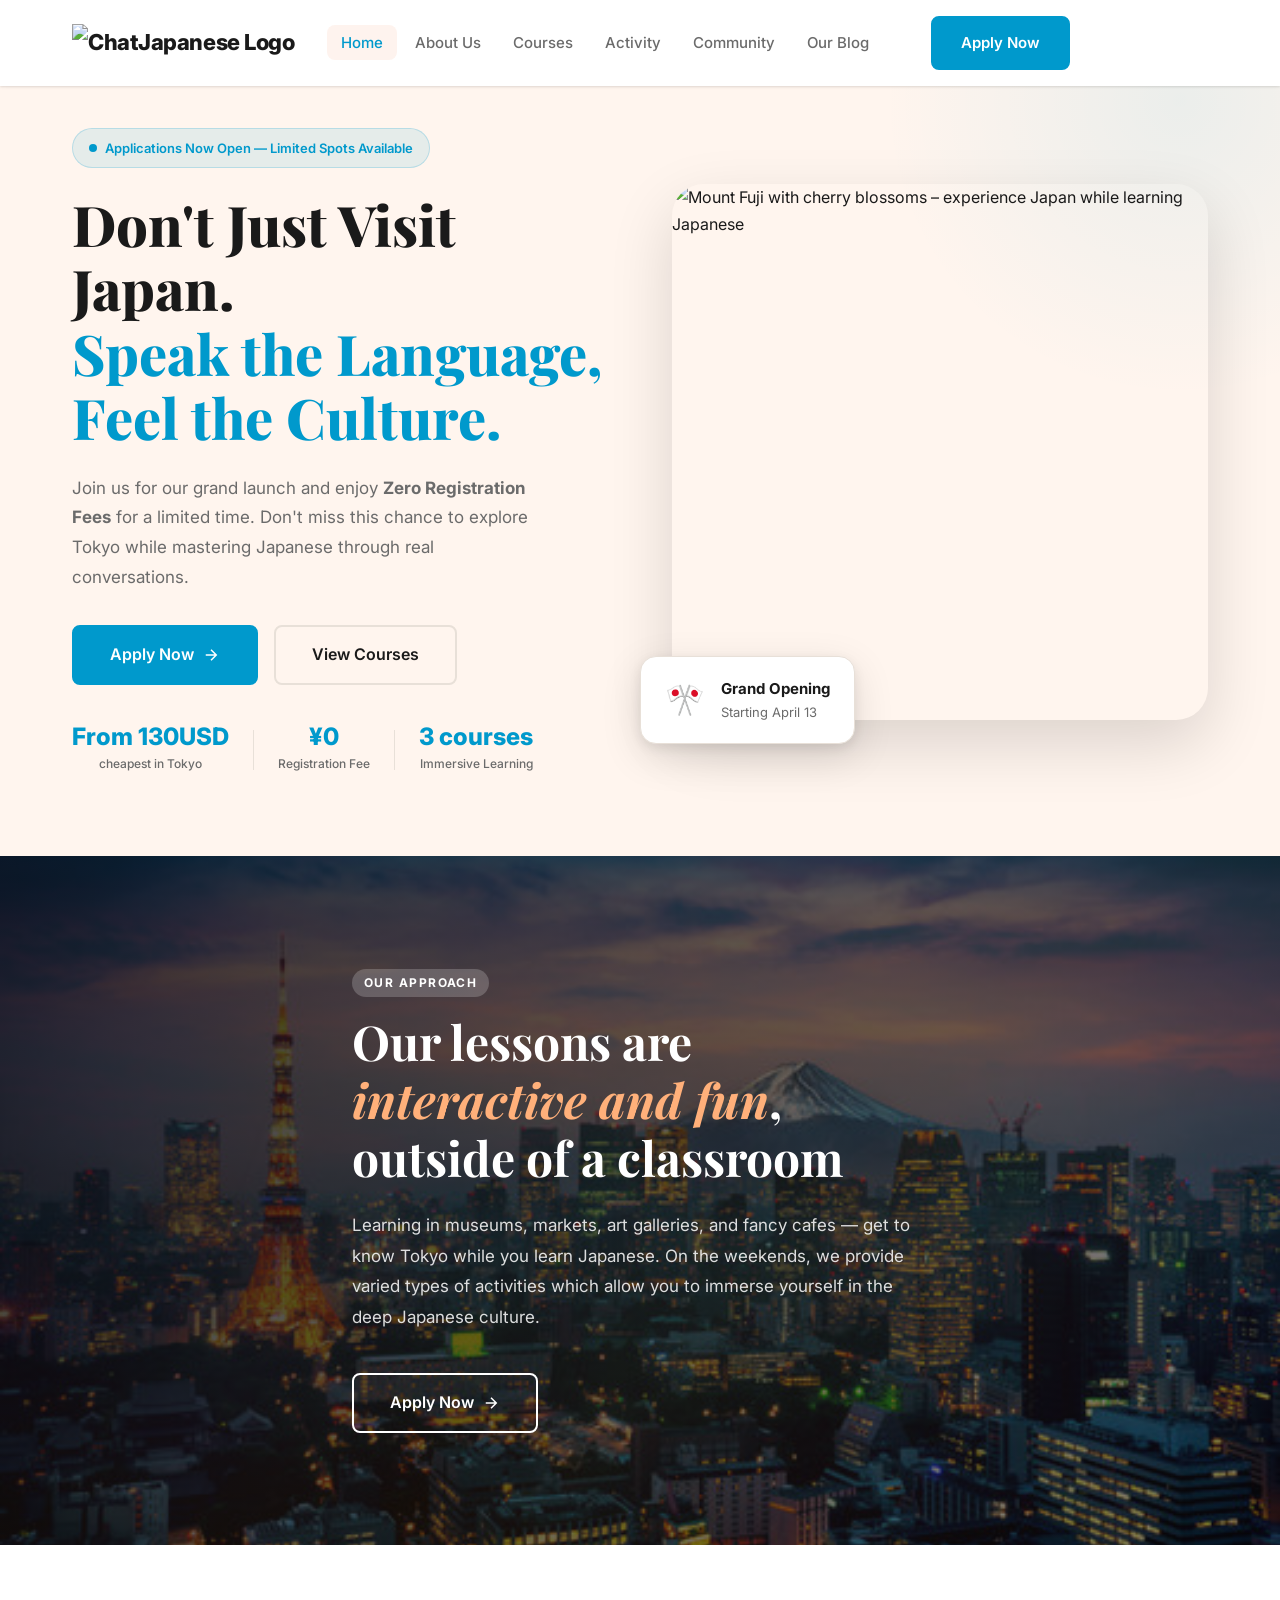
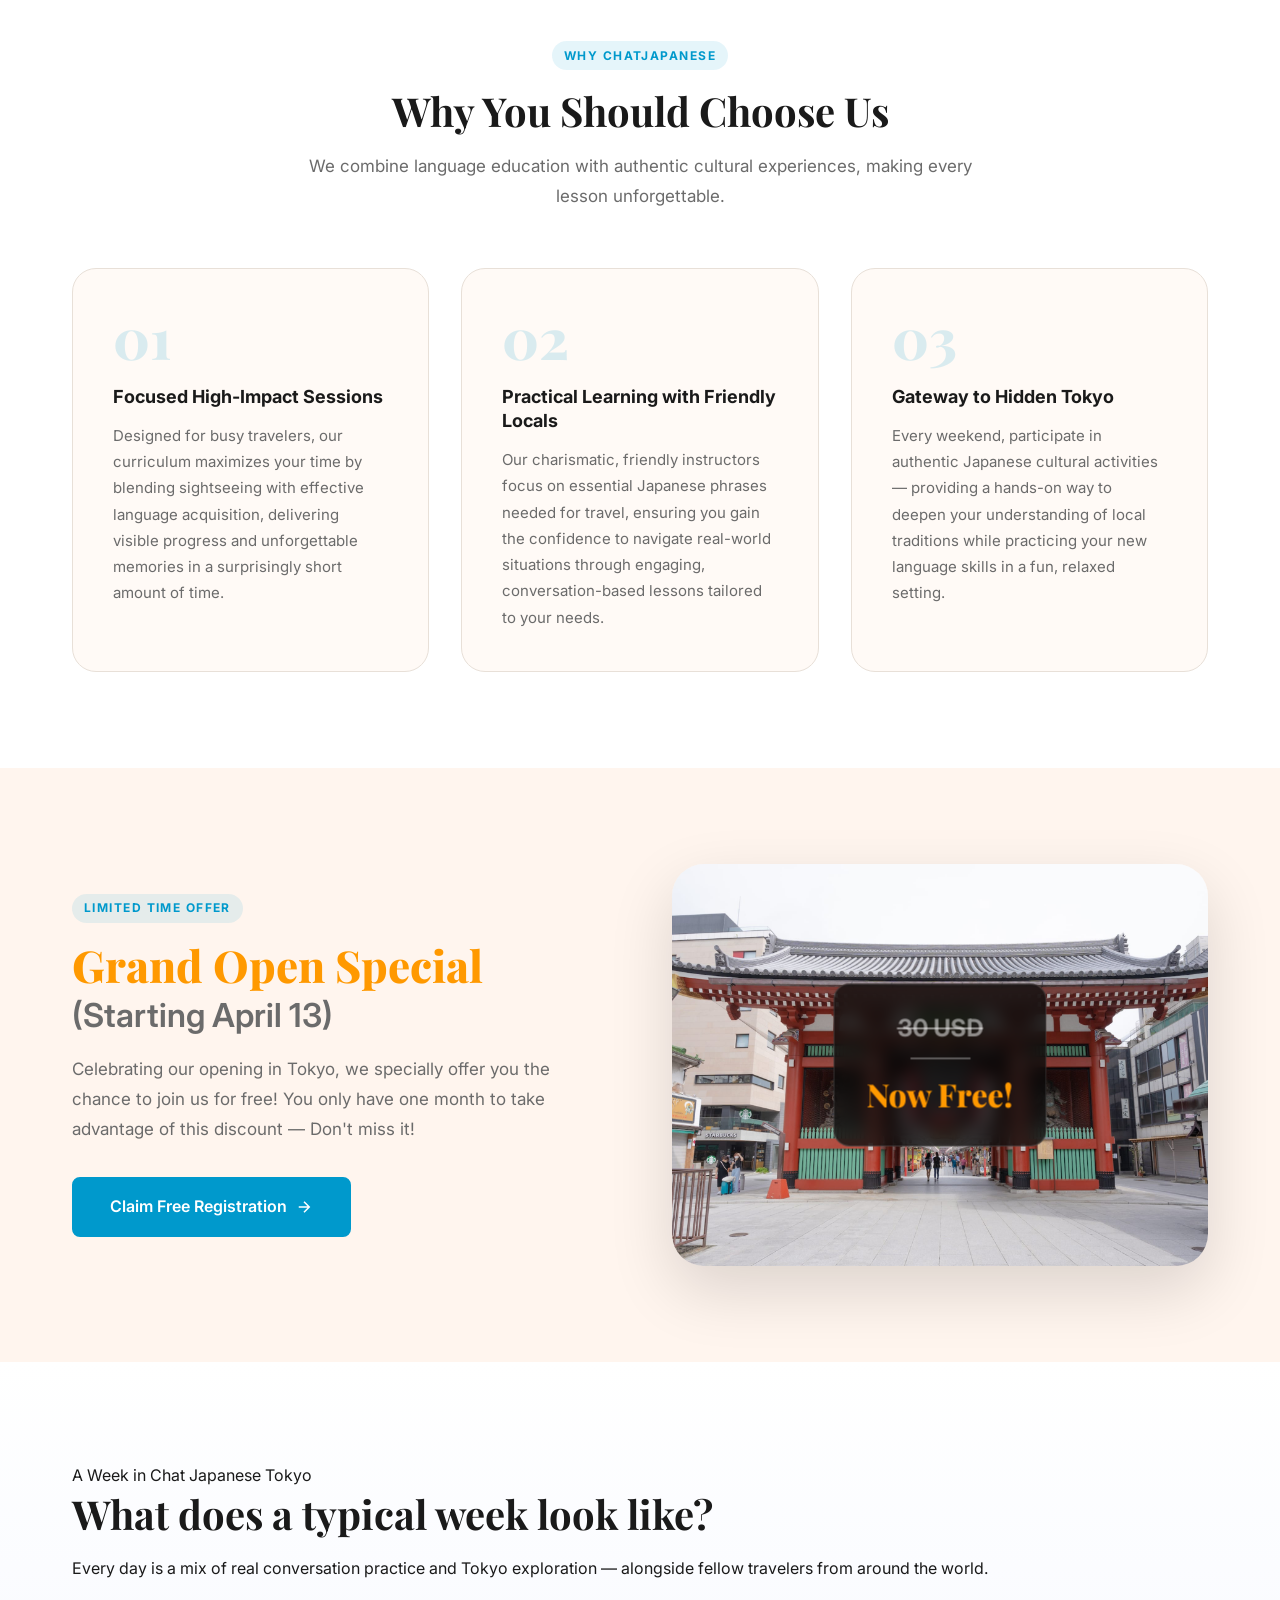
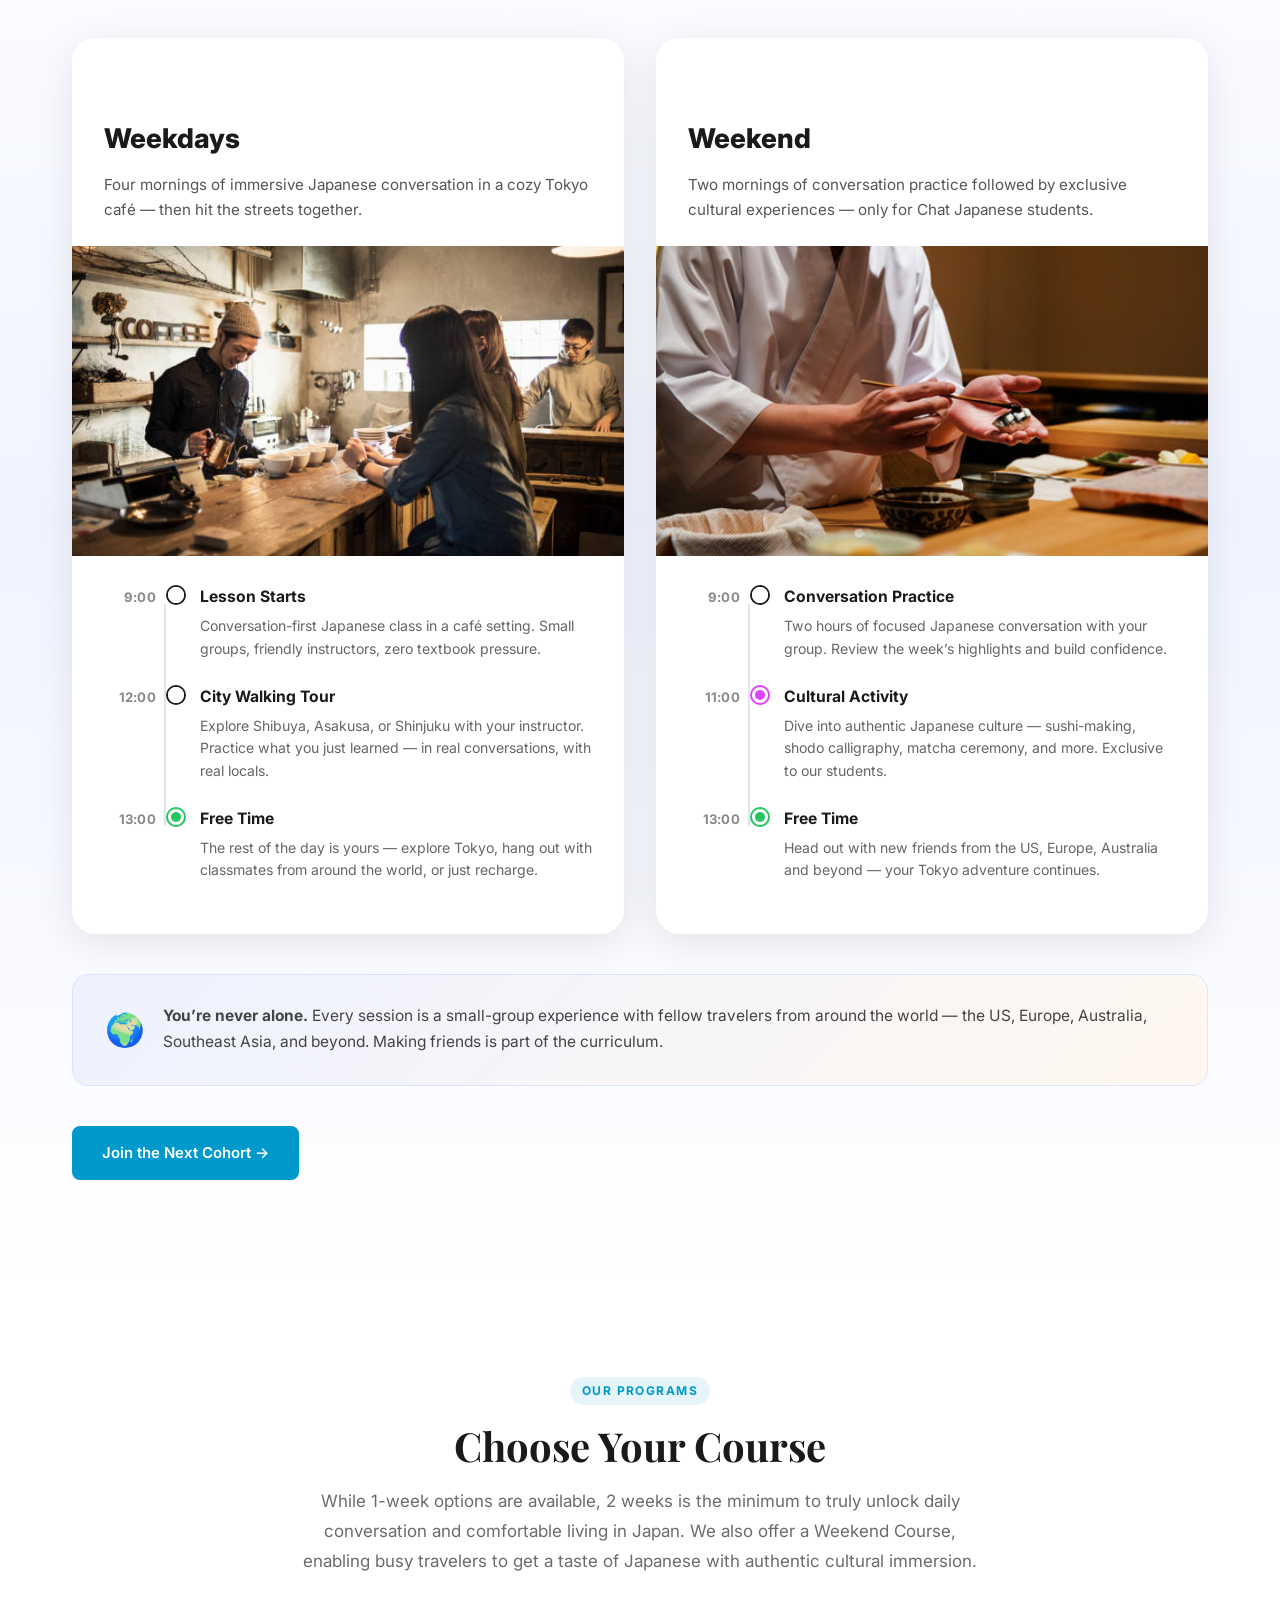
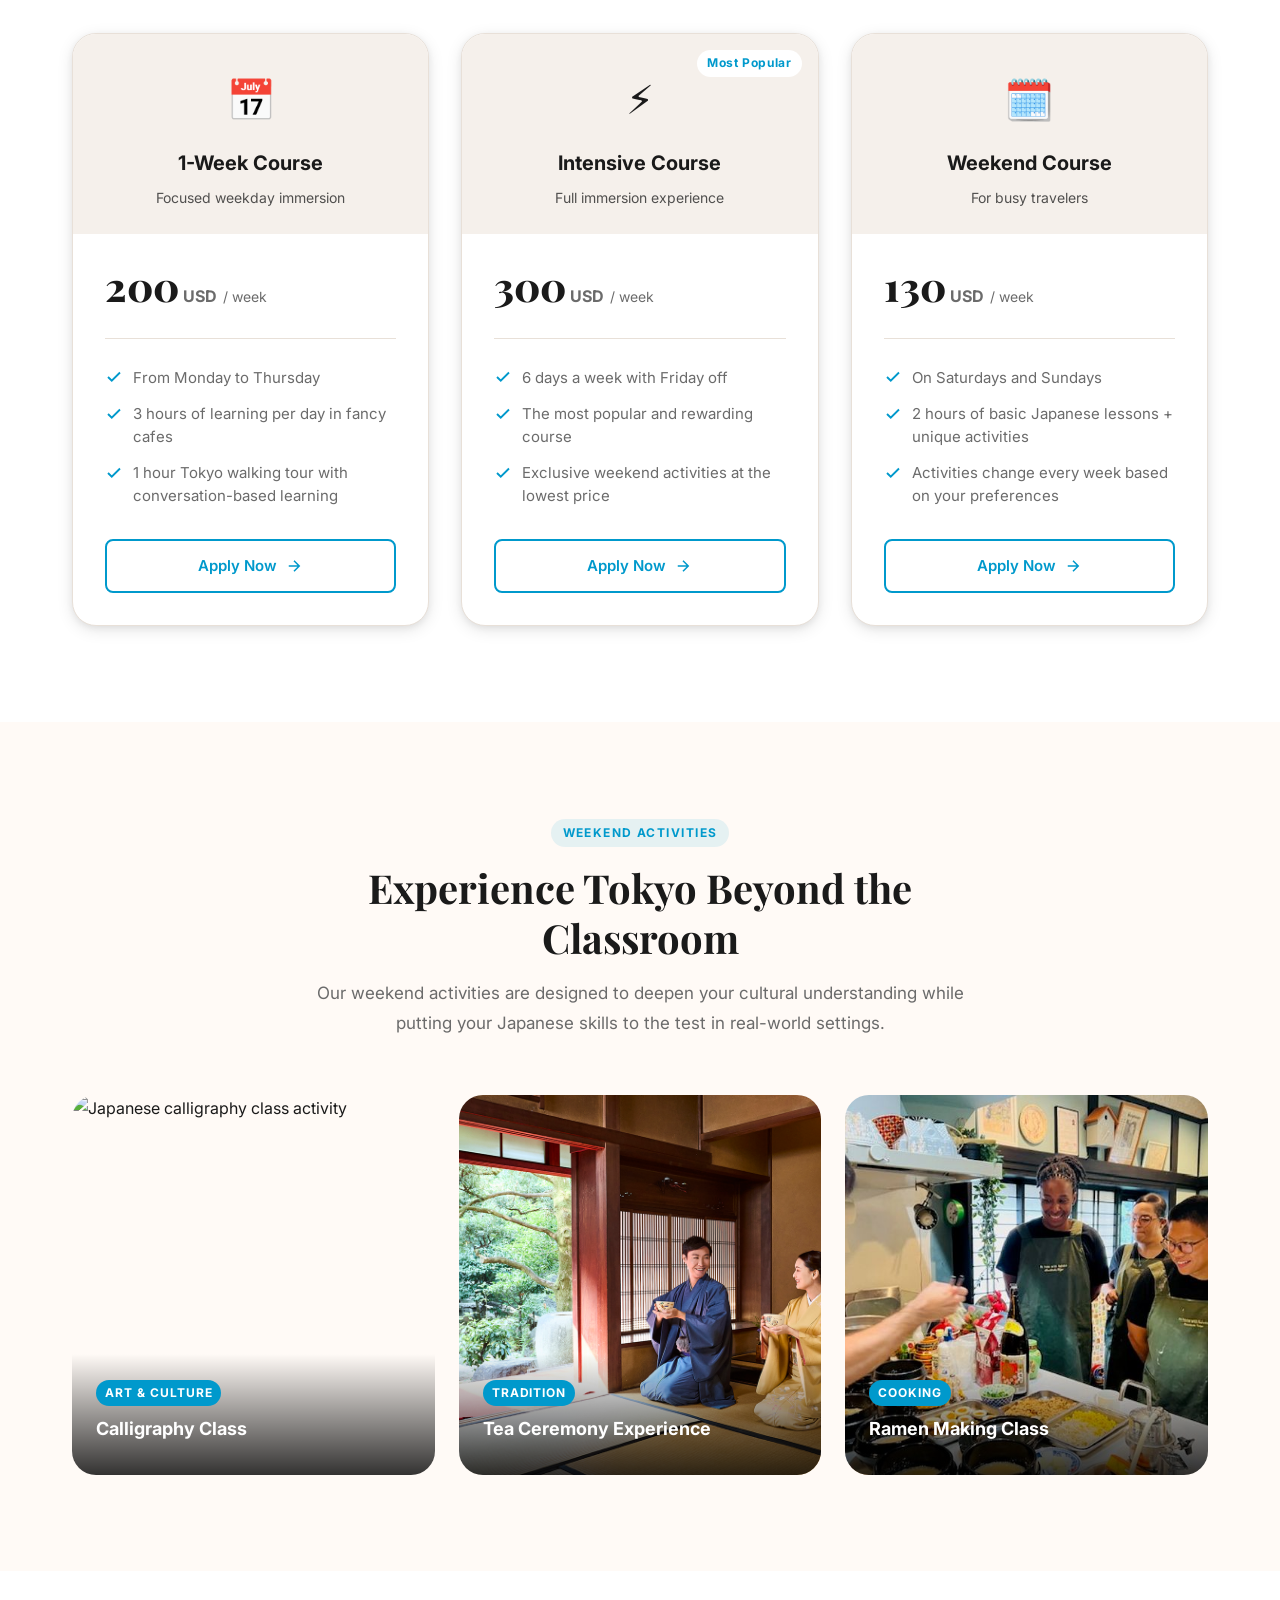
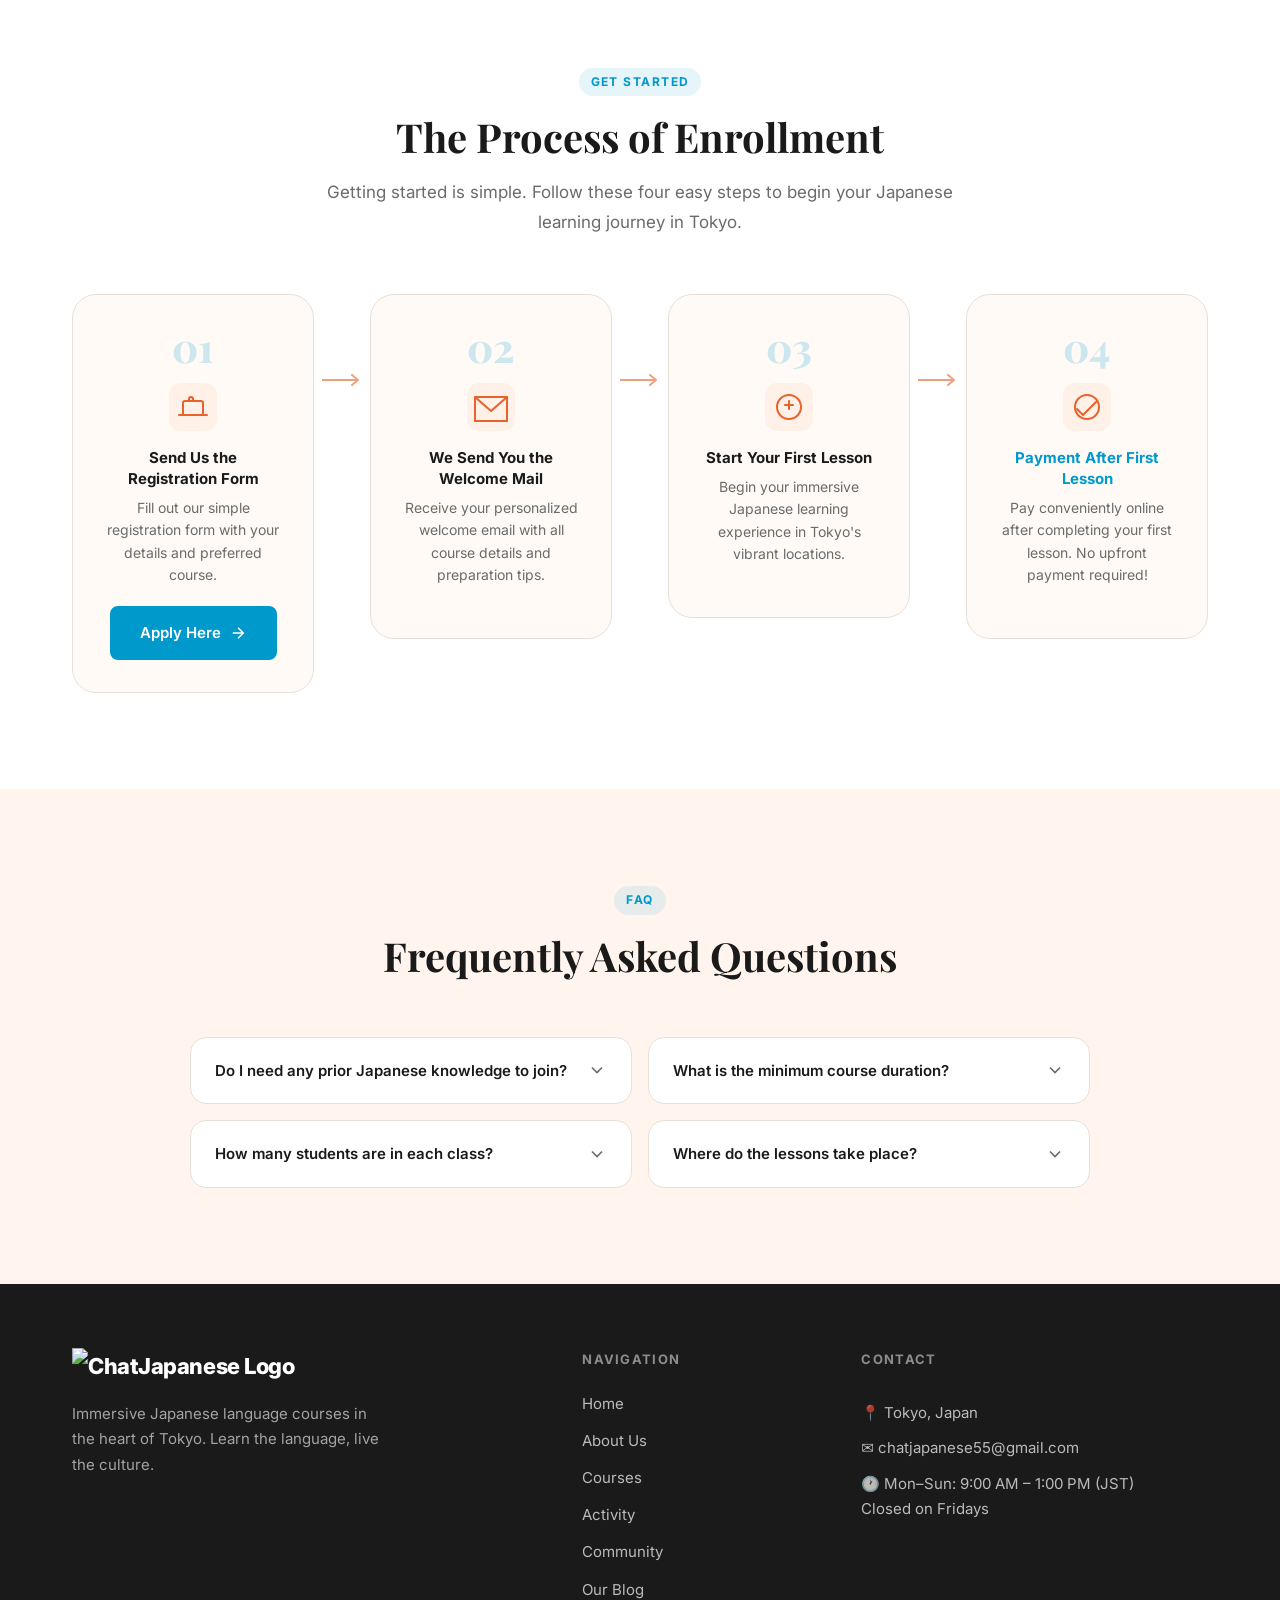
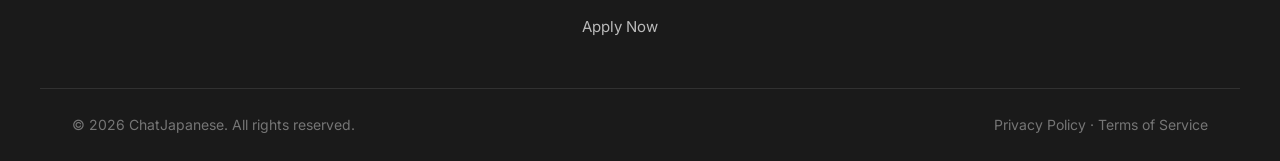
==== commit 53f68bd4: "Update index.html" ====
--- a/index.html
+++ b/index.html
@@ -1,7 +1,7 @@
 <!DOCTYPE html>
 <html lang="en">
 <head>
-  <!-- Google tag (gtag.js) -->
+ <!-- Google tag (gtag.js) -->
 <script async src="https://www.googletagmanager.com/gtag/js?id=G-064V539R5W"></script>
 <script>
   window.dataLayer = window.dataLayer || [];
@@ -119,7 +119,7 @@
           <li><a href="https://chat-communityjapan.com" class="nav-link">Our Blog</a></li>
         </ul>
       </nav>
-      <a href="https://chat-japanese.com/apply/apply.html">Apply Now</a>
+      <a href="https://chat-japanese.com/apply/apply.html" class="btn btn-primary nav-cta" target="_blank">Apply Now</a>
       <button class="hamburger" id="hamburger" aria-label="Toggle menu" aria-expanded="false">
         <span></span><span></span><span></span>
       </button>
@@ -135,7 +135,7 @@
       <li><a href="#activity" class="mobile-link">Activity</a></li>
       <li><a href="https://chat-japanese.com/community/" class="mobile-link">Community</a></li>
       <li><a href="https://communityjapan.com" class="mobile-link">Our Blog</a></li>
-      <li><a href="https://chat-japanese.com/apply/apply.html">Apply Now</a></li>
+      <li><a href="https://chat-japanese.com/apply/apply.html" class="mobile-link mobile-cta" target="_blank">Apply Now</a></li>
     </ul>
   </div>
 
@@ -157,7 +157,7 @@
             Join us for our grand launch and enjoy <strong>Zero Registration Fees</strong> for a limited time. 
             Don't miss this chance to explore Tokyo while mastering Japanese through real conversations.
           <div class="hero-actions">
-            <a hrefhttps://chat-japanese.com/apply/apply.html">
+            <a href="https://chat-japanese.com/apply/apply.html" class="btn btn-primary btn-lg" target="_blank">
               Apply Now
               <svg class="btn-icon" viewBox="0 0 24 24" fill="none" stroke="currentColor" stroke-width="2"><path d="M5 12h14M12 5l7 7-7 7"/></svg>
             </a>
@@ -699,7 +699,7 @@
           <li><a href="#activity">Activity</a></li>
           <li><a href="https://chat-japanese.com/community/">Community</a></li>
           <li><a href="https://chat-communityjapan.com">Our Blog</a></li>
-          <li><a href="https://chat-japanese.com/apply/apply.html">Apply Now</a></li>
+          <li><a href="https://chat-japanese.com/apply/apply.html" target="_blank">Apply Now</a></li>
         </ul>
       </nav>
       <div class="footer-contact">
